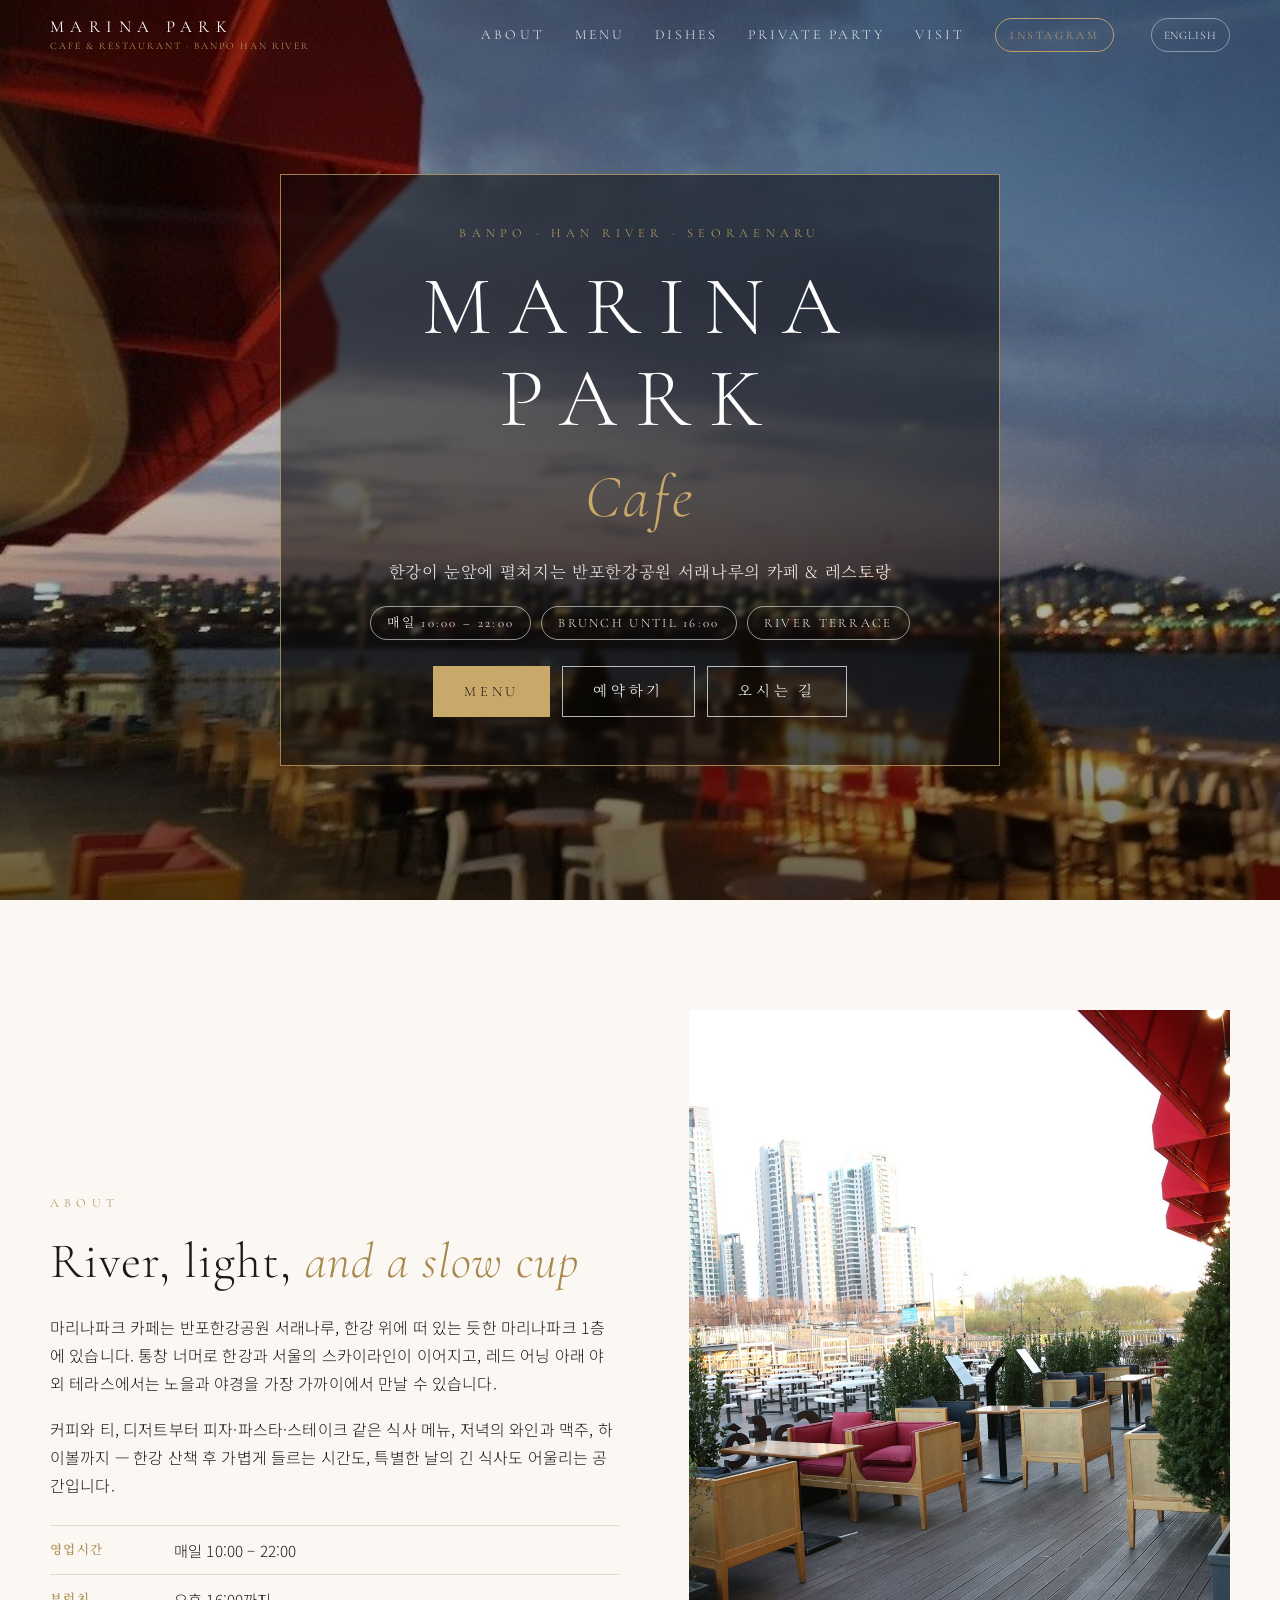
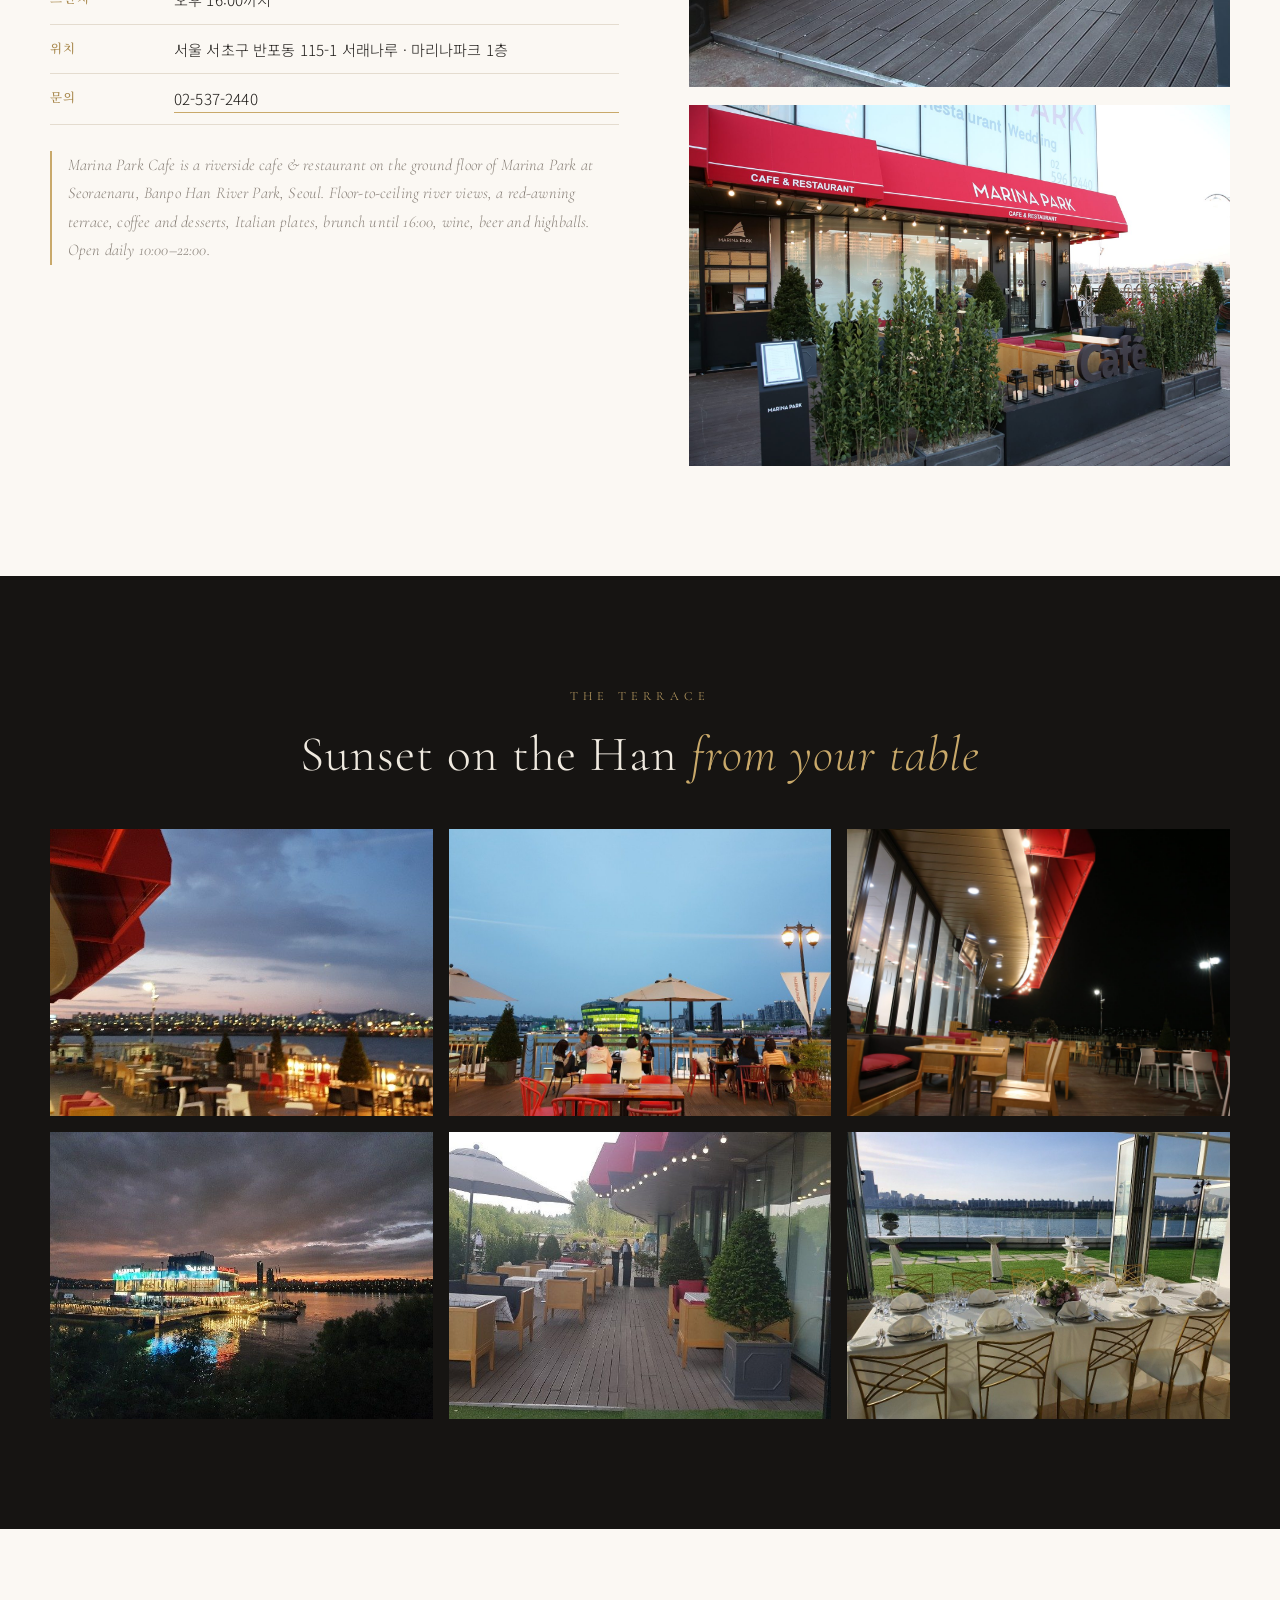
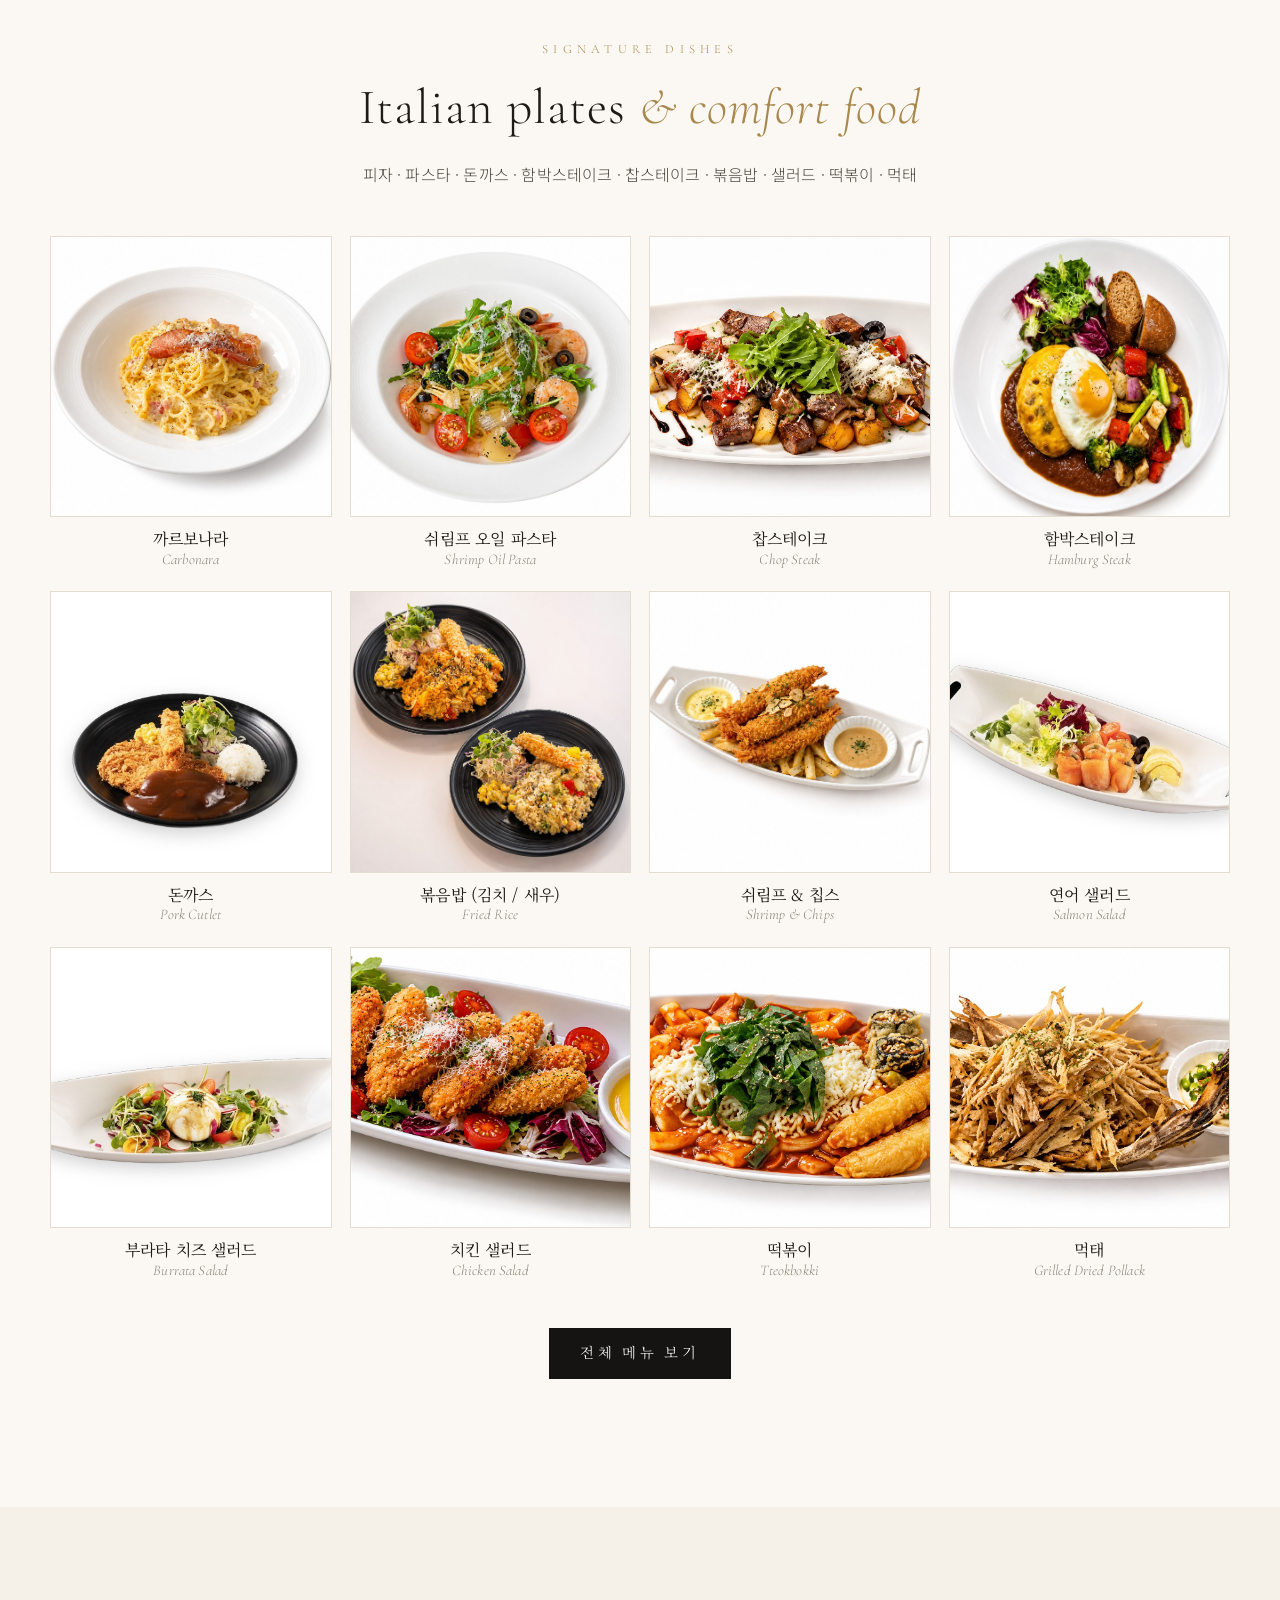
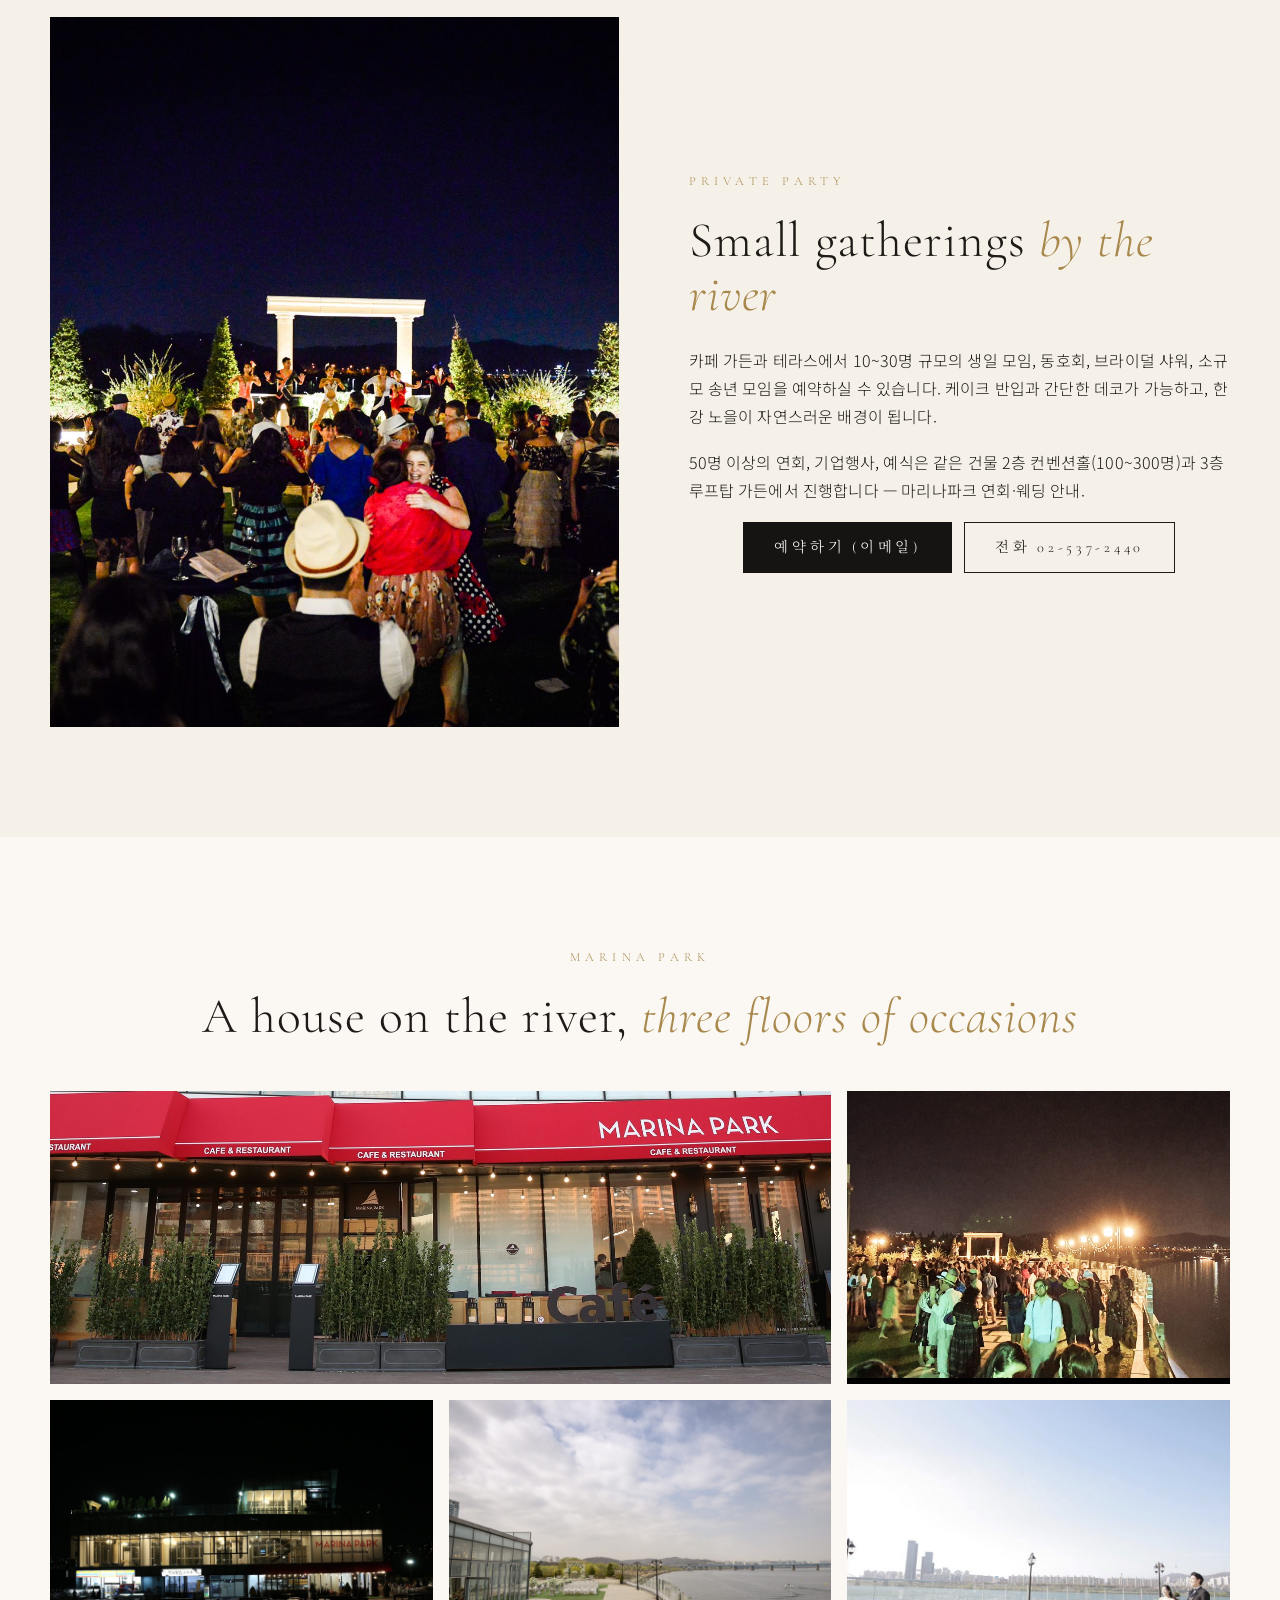
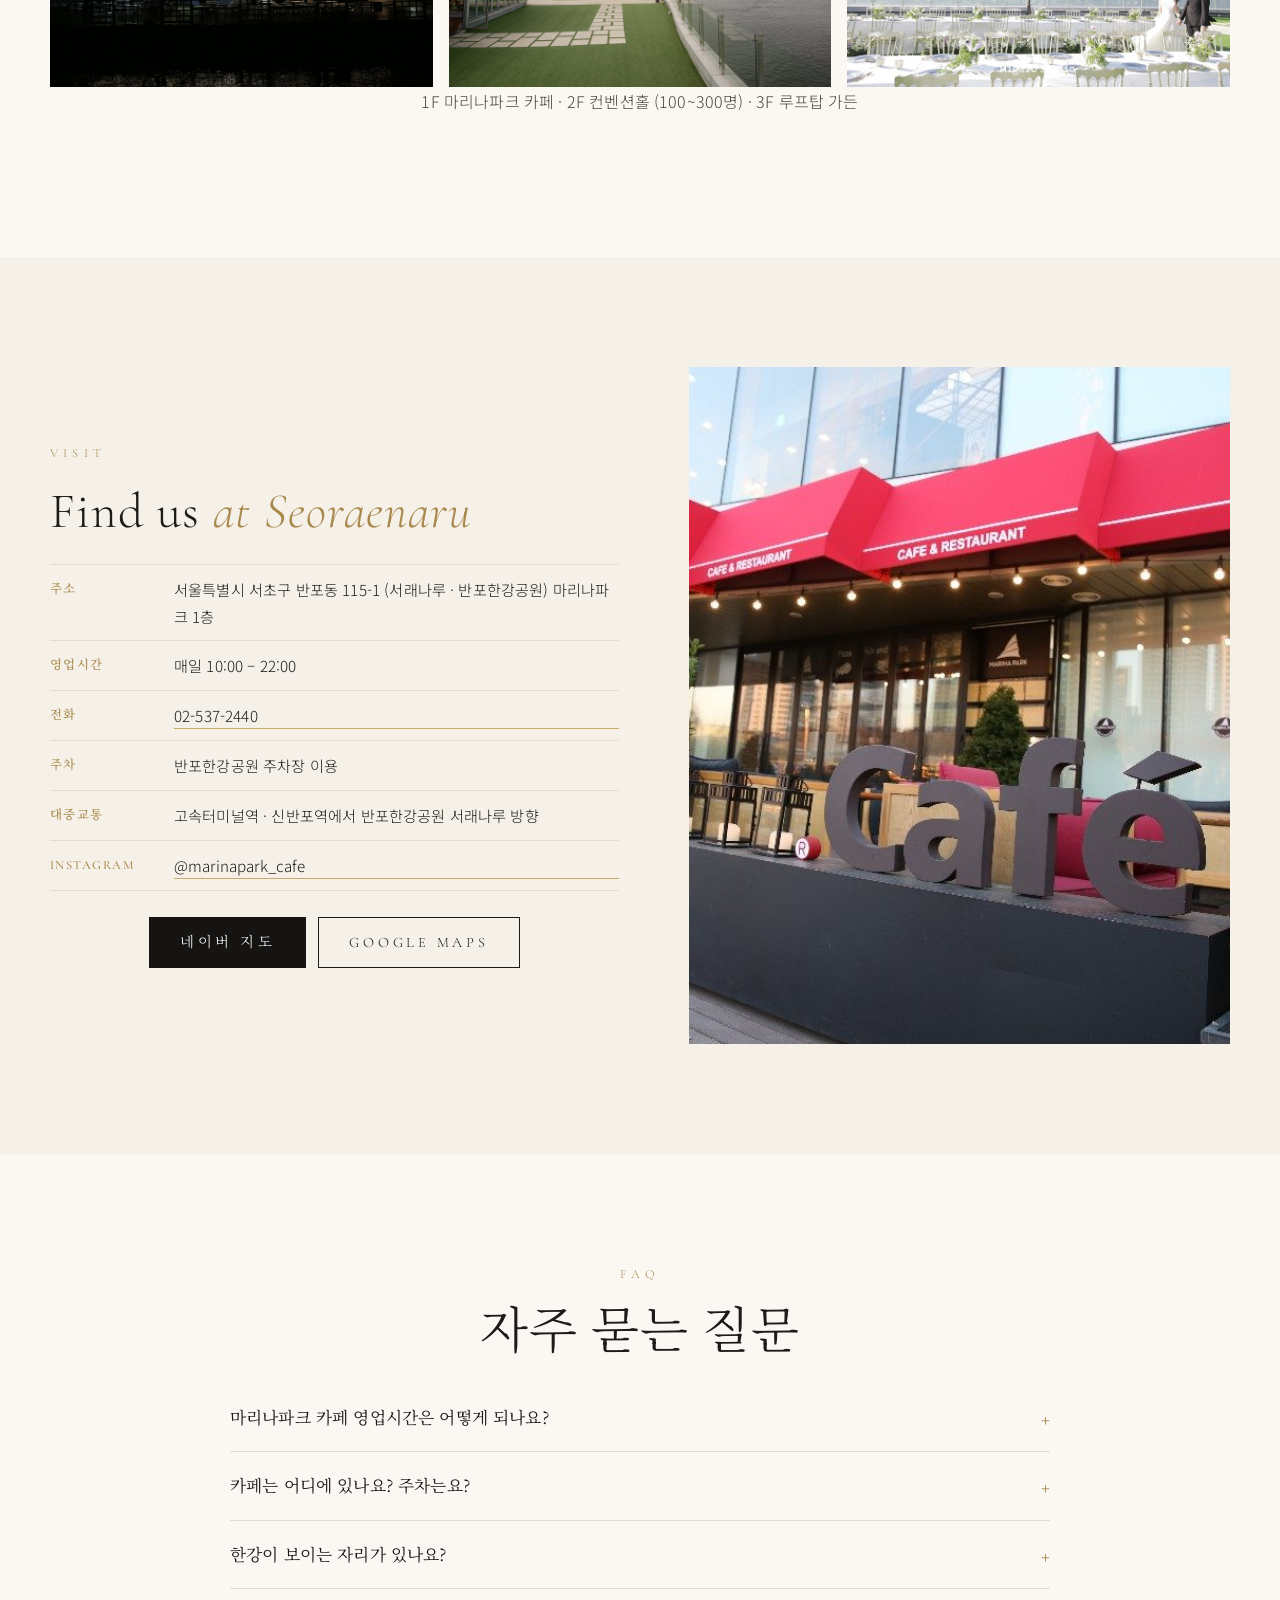
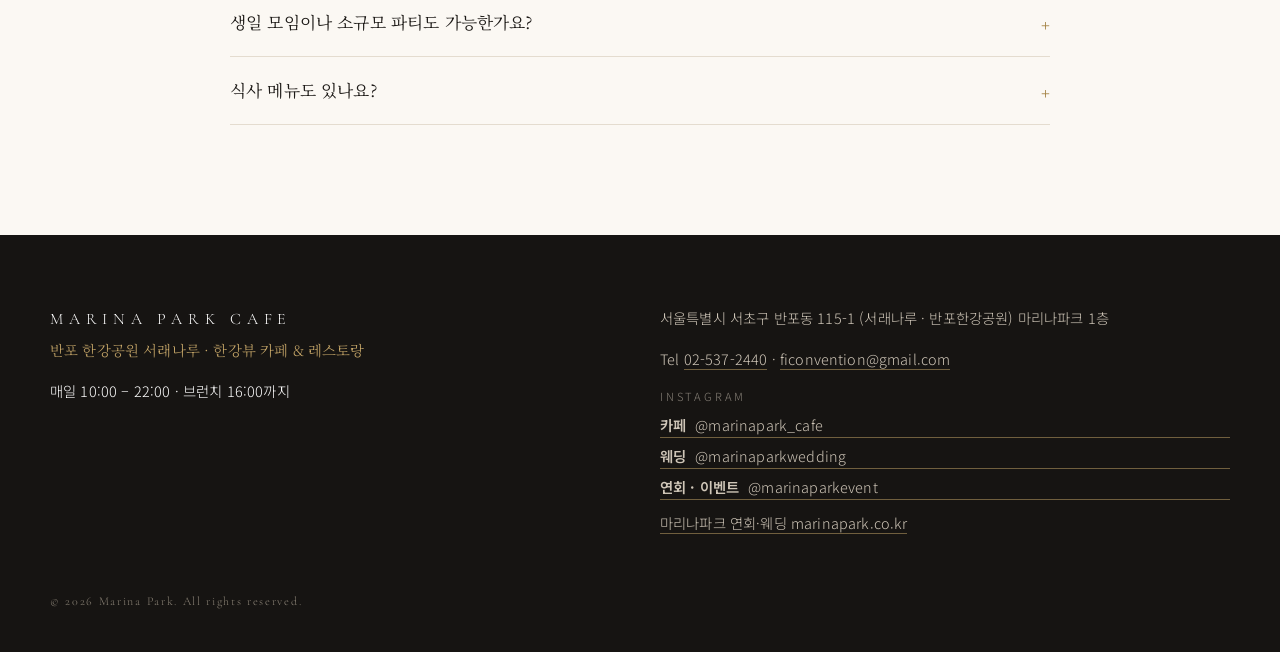
==== index.html @ 00138d74 "Footer: Instagram cafe / wedding / event on separate lines Co-Authored-By: Claude Fable 5.1 <noreply" ====
<!DOCTYPE html>
<html lang="ko">
<head>
<meta charset="utf-8">
<meta name="viewport" content="width=device-width, initial-scale=1">
<title>마리나파크 카페 — 반포 한강공원 서래나루 한강뷰 카페 &amp; 레스토랑 | Marina Park Cafe</title>
<meta name="description" content="반포한강공원 서래나루 마리나파크 1층 한강뷰 카페. 커피·디저트·브런치·피자·파스타·스테이크·와인. 매일 10:00 – 22:00. 레드 어닝 테라스, 10~30명 소규모 파티 예약. 02-537-2440">
<meta name="keywords" content="반포 한강 카페, 서래나루 카페, 한강뷰 카페, 반포한강공원 카페, 마리나파크 카페, 한강 테라스 카페, 반포 브런치, 한강 레스토랑">
<link rel="canonical" href="https://marinapark.cafe/">
<link rel="alternate" hreflang="ko" href="https://marinapark.cafe/">
<link rel="alternate" hreflang="en" href="https://marinapark.cafe/en.html">
<link rel="alternate" hreflang="x-default" href="https://marinapark.cafe/">
<meta property="og:type" content="website">
<meta property="og:site_name" content="Marina Park Cafe">
<meta property="og:title" content="마리나파크 카페 — 반포 한강공원 서래나루 한강뷰 카페 &amp; 레스토랑 | Marina Park Cafe">
<meta property="og:description" content="반포한강공원 서래나루 마리나파크 1층 한강뷰 카페. 커피·디저트·브런치·피자·파스타·스테이크·와인. 매일 10:00 – 22:00. 레드 어닝 테라스, 10~30명 소규모 파티 예약. 02-537-2440">
<meta property="og:url" content="https://marinapark.cafe/">
<meta property="og:image" content="https://marinapark.cafe/images/cafe-13.jpg">
<meta property="og:locale" content="ko_KR">
<meta name="twitter:card" content="summary_large_image">
<link rel="icon" href="favicon.svg" type="image/svg+xml">
<link rel="preconnect" href="https://fonts.googleapis.com">
<link rel="preconnect" href="https://fonts.gstatic.com" crossorigin>
<link href="https://fonts.googleapis.com/css2?family=Cormorant+Garamond:ital,wght@0,300;0,400;0,500;1,300;1,400&family=Noto+Serif+KR:wght@300;400;600&family=Noto+Sans+KR:wght@300;400;500&display=swap" rel="stylesheet">
<link rel="stylesheet" href="css/style.css?v=3">
<script type="application/ld+json">{"@context": "https://schema.org", "@type": ["CafeOrCoffeeShop", "Restaurant"], "name": "마리나파크 카페", "alternateName": "Marina Park Cafe", "url": "https://marinapark.cafe", "image": "https://marinapark.cafe/images/cafe-13.jpg", "telephone": "+82-2-537-2440", "email": "ficonvention@gmail.com", "servesCuisine": ["Coffee", "Italian", "Dessert", "Brunch", "Wine", "Beer"], "priceRange": "₩₩", "address": {"@type": "PostalAddress", "streetAddress": "반포동 115-1 마리나파크 1층 (서래나루, 반포한강공원)", "addressLocality": "서초구", "addressRegion": "서울특별시", "addressCountry": "KR"}, "geo": {"@type": "GeoCoordinates", "latitude": 37.5116, "longitude": 126.9971}, "openingHoursSpecification": [{"@type": "OpeningHoursSpecification", "dayOfWeek": ["Monday", "Tuesday", "Wednesday", "Thursday", "Friday", "Saturday", "Sunday"], "opens": "10:00", "closes": "22:00"}], "hasMenu": "https://marinapark.cafe/menu.html", "sameAs": ["https://www.instagram.com/marinapark_cafe", "https://marinapark.co.kr"], "amenityFeature": [{"@type": "LocationFeatureSpecification", "name": "Han River view terrace", "value": true}, {"@type": "LocationFeatureSpecification", "name": "Private party (10–30 guests)", "value": true}, {"@type": "LocationFeatureSpecification", "name": "Parking (Banpo Han River Park)", "value": true}], "parentOrganization": {"@type": "Organization", "name": "마리나파크 Marina Park", "url": "https://marinapark.co.kr"}}</script>
<script type="application/ld+json">{"@context": "https://schema.org", "@type": "FAQPage", "mainEntity": [{"@type": "Question", "name": "마리나파크 카페 영업시간은 어떻게 되나요?", "acceptedAnswer": {"@type": "Answer", "text": "매일 10:00 – 22:00 영업합니다. 브런치 세트는 오후 16:00까지 주문 가능합니다. 행사 대관이 있는 날은 일부 공간 이용이 제한될 수 있습니다."}}, {"@type": "Question", "name": "카페는 어디에 있나요? 주차는요?", "acceptedAnswer": {"@type": "Answer", "text": "서울 서초구 반포동 115-1 서래나루(반포한강공원) 마리나파크 1층입니다. 반포한강공원 주차장을 이용하시면 되고, 한강 산책 후 들르기 좋은 위치입니다."}}, {"@type": "Question", "name": "한강이 보이는 자리가 있나요?", "acceptedAnswer": {"@type": "Answer", "text": "1층 전체가 한강을 바라보는 통창 구조이며, 레드 어닝이 있는 야외 테라스에서는 한강과 서울 도심 스카이라인을 바로 앞에서 즐기실 수 있습니다."}}, {"@type": "Question", "name": "생일 모임이나 소규모 파티도 가능한가요?", "acceptedAnswer": {"@type": "Answer", "text": "카페 가든·테라스에서 10~30명 규모의 생일 모임, 동호회, 브라이덜 샤워, 소규모 송년 모임을 예약하실 수 있습니다. 케이크 반입과 간단한 데코가 가능하며, 더 큰 행사는 마리나파크 2층 컨벤션홀과 3층 루프탑 가든을 이용합니다."}}, {"@type": "Question", "name": "식사 메뉴도 있나요?", "acceptedAnswer": {"@type": "Answer", "text": "피자, 파스타, 돈까스, 함박스테이크, 찹스테이크, 볶음밥 등 식사 메뉴와 브런치 세트, 와인·맥주·하이볼을 함께 준비하고 있습니다."}}]}</script>
</head>
<body>
<header class="site-header">
  <div class="wrap">
    <a class="brand" href="index.html"><span class="brand-mark">MARINA PARK</span><span class="brand-sub">Cafe &amp; Restaurant · Banpo Han River</span></a>
    <button class="nav-toggle" aria-label="메뉴 열기" aria-expanded="false"><span></span><span></span><span></span></button>
    <nav class="site-nav"><a href="index.html#about">About</a><a href="menu.html">Menu</a><a href="index.html#dishes">Dishes</a><a href="index.html#party">Private Party</a><a href="index.html#visit">Visit</a><a class="nav-insta" href="https://www.instagram.com/marinapark_cafe" target="_blank" rel="noopener">Instagram</a><a class="nav-lang" href="en.html" hreflang="en" lang="en">English</a></nav>
  </div>
</header>
<main>

  <section class="hero">
    <img class="hero-bg" src="images/cafe-13.jpg" alt="마리나파크 카페 테라스에서 바라본 한강 노을" fetchpriority="high">
    <div class="hero-box">
      <p class="eyebrow">BANPO · HAN RIVER · SEORAENARU</p>
      <h1>MARINA PARK<br><em>Cafe</em></h1>
      <p class="hero-ko">한강이 눈앞에 펼쳐지는 반포한강공원 서래나루의 카페 &amp; 레스토랑</p>
      <p class="hero-meta"><span class="pill">매일 10:00 – 22:00</span><span class="pill">Brunch until 16:00</span><span class="pill">River Terrace</span></p>
      <p class="hero-cta"><a class="btn" href="menu.html">Menu</a><a class="btn btn-ghost" href="mailto:ficonvention@gmail.com?subject=%5B%EB%A7%88%EB%A6%AC%EB%82%98%ED%8C%8C%ED%81%AC%20%EC%B9%B4%ED%8E%98%5D%20%EC%98%88%EC%95%BD%20%EB%AC%B8%EC%9D%98&body=%EC%95%88%EB%85%95%ED%95%98%EC%84%B8%EC%9A%94%2C%20%EC%98%88%EC%95%BD%20%EB%AC%B8%EC%9D%98%EB%93%9C%EB%A6%BD%EB%8B%88%EB%8B%A4.%0A%0A%E2%96%A0%20%EC%9D%B4%EB%A6%84%20/%20%EC%97%B0%EB%9D%BD%EC%B2%98%3A%20%0A%E2%96%A0%20%ED%9D%AC%EB%A7%9D%20%EB%82%A0%EC%A7%9C%C2%B7%EC%8B%9C%EA%B0%84%3A%20%0A%E2%96%A0%20%EC%9D%B8%EC%9B%90%3A%20%0A%E2%96%A0%20%EB%AA%A8%EC%9E%84%20%EC%A2%85%EB%A5%98%28%EC%83%9D%EC%9D%BC%C2%B7%EB%8F%99%ED%98%B8%ED%9A%8C%C2%B7%EB%B8%8C%EB%9D%BC%EC%9D%B4%EB%8D%9C%EC%83%A4%EC%9B%8C%C2%B7%EC%86%8C%EB%AA%A8%EC%9E%84%20%EB%93%B1%29%3A%20%0A%E2%96%A0%20%EC%9A%94%EC%B2%AD%EC%82%AC%ED%95%AD%28%EC%BC%80%EC%9D%B4%ED%81%AC%20%EB%B0%98%EC%9E%85%2C%20%EB%8D%B0%EC%BD%94%20%EB%93%B1%29%3A%20%0A%0A%EA%B0%90%EC%82%AC%ED%95%A9%EB%8B%88%EB%8B%A4.">예약하기</a><a class="btn btn-ghost" href="#visit">오시는 길</a></p>
    </div>
  </section>

  <section class="section" id="about">
    <div class="wrap two-col">
      <div class="col-text">
        <p class="eyebrow">ABOUT</p>
        <h2>River, light, <em>and a slow cup</em></h2>
        <p>마리나파크 카페는 반포한강공원 서래나루, 한강 위에 떠 있는 듯한 마리나파크 1층에 있습니다. 통창 너머로 한강과 서울의 스카이라인이 이어지고, 레드 어닝 아래 야외 테라스에서는 노을과 야경을 가장 가까이에서 만날 수 있습니다.</p>
        <p>커피와 티, 디저트부터 피자·파스타·스테이크 같은 식사 메뉴, 저녁의 와인과 맥주, 하이볼까지 — 한강 산책 후 가볍게 들르는 시간도, 특별한 날의 긴 식사도 어울리는 공간입니다.</p>
        <ul class="facts">
          <li><b>영업시간</b>매일 10:00 – 22:00</li>
          <li><b>브런치</b>오후 16:00까지</li>
          <li><b>위치</b>서울 서초구 반포동 115-1 서래나루 · 마리나파크 1층</li>
          <li><b>문의</b><a href="tel:+82-2-537-2440">02-537-2440</a></li>
        </ul>
        <p class="en-summary" lang="en" >Marina Park Cafe is a riverside cafe &amp; restaurant on the ground floor of Marina Park at Seoraenaru, Banpo Han River Park, Seoul. Floor-to-ceiling river views, a red-awning terrace, coffee and desserts, Italian plates, brunch until 16:00, wine, beer and highballs. Open daily 10:00–22:00.</p>
      </div>
      <div class="col-media">
        <figure class="tall"><a href="images/cafe-01.jpg" data-lightbox><img src="images/cafe-01.jpg" alt="마리나파크 카페 야외 테라스와 반포 한강공원 전경" loading="lazy"></a></figure>
        <figure class=""><a href="images/cafe-20.jpg" data-lightbox><img src="images/cafe-20.jpg" alt="마리나파크 카페 입구 저녁 풍경" loading="lazy"></a></figure>
      </div>
    </div>
  </section>

  <section class="section section-dark" id="terrace">
    <div class="wrap">
      <p class="eyebrow center">THE TERRACE</p>
      <h2 class="center">Sunset on the Han <em>from your table</em></h2>
      <div class="gallery">
        <figure class=""><a href="images/cafe-14.jpg" data-lightbox><img src="images/cafe-14.jpg" alt="마리나파크 카페 테라스 — 한강 위 노을" loading="lazy"></a></figure>
        <figure class=""><a href="images/cafe-02.jpg" data-lightbox><img src="images/cafe-02.jpg" alt="마리나파크 카페 테라스 저녁, 세빛섬 야경" loading="lazy"></a></figure>
        <figure class=""><a href="images/cafe-09.jpg" data-lightbox><img src="images/cafe-09.jpg" alt="마리나파크 카페 실내에서 본 야간 테라스" loading="lazy"></a></figure>
        <figure class=""><a href="images/cafe-08.jpg" data-lightbox><img src="images/cafe-08.jpg" alt="마리나파크에서 바라본 한강 노을과 세빛섬" loading="lazy"></a></figure>
        <figure class=""><a href="images/cafe-11.jpg" data-lightbox><img src="images/cafe-11.jpg" alt="마리나파크 카페 테라스 라운지 소파석" loading="lazy"></a></figure>
        <figure class=""><a href="images/cafe-03.jpg" data-lightbox><img src="images/cafe-03.jpg" alt="마리나파크 카페 가든 테이블 세팅과 한강" loading="lazy"></a></figure>
      </div>
    </div>
  </section>

  <section class="section" id="dishes">
    <div class="wrap">
      <p class="eyebrow center">SIGNATURE DISHES</p>
      <h2 class="center">Italian plates <em>&amp; comfort food</em></h2>
      <p class="center sub">피자 · 파스타 · 돈까스 · 함박스테이크 · 찹스테이크 · 볶음밥 · 샐러드 · 떡볶이 · 먹태</p>
      <div class="dish-grid"><figure class="dish"><a href="images/cafe-27.jpg" data-lightbox><img src="images/cafe-27.jpg" alt="까르보나라 — Carbonara, 마리나파크 카페" loading="lazy"></a><figcaption><b>까르보나라</b><span>Carbonara</span></figcaption></figure><figure class="dish"><a href="images/cafe-28.jpg" data-lightbox><img src="images/cafe-28.jpg" alt="쉬림프 오일 파스타 — Shrimp Oil Pasta, 마리나파크 카페" loading="lazy"></a><figcaption><b>쉬림프 오일 파스타</b><span>Shrimp Oil Pasta</span></figcaption></figure><figure class="dish"><a href="images/cafe-25.jpg" data-lightbox><img src="images/cafe-25.jpg" alt="찹스테이크 — Chop Steak, 마리나파크 카페" loading="lazy"></a><figcaption><b>찹스테이크</b><span>Chop Steak</span></figcaption></figure><figure class="dish"><a href="images/cafe-35.jpg" data-lightbox><img src="images/cafe-35.jpg" alt="함박스테이크 — Hamburg Steak, 마리나파크 카페" loading="lazy"></a><figcaption><b>함박스테이크</b><span>Hamburg Steak</span></figcaption></figure><figure class="dish"><a href="images/cafe-29.jpg" data-lightbox><img src="images/cafe-29.jpg" alt="돈까스 — Pork Cutlet, 마리나파크 카페" loading="lazy"></a><figcaption><b>돈까스</b><span>Pork Cutlet</span></figcaption></figure><figure class="dish"><a href="images/cafe-34.jpg" data-lightbox><img src="images/cafe-34.jpg" alt="볶음밥 (김치 / 새우) — Fried Rice, 마리나파크 카페" loading="lazy"></a><figcaption><b>볶음밥 (김치 / 새우)</b><span>Fried Rice</span></figcaption></figure><figure class="dish"><a href="images/cafe-26.jpg" data-lightbox><img src="images/cafe-26.jpg" alt="쉬림프 &amp; 칩스 — Shrimp &amp; Chips, 마리나파크 카페" loading="lazy"></a><figcaption><b>쉬림프 & 칩스</b><span>Shrimp &amp; Chips</span></figcaption></figure><figure class="dish"><a href="images/cafe-31.jpg" data-lightbox><img src="images/cafe-31.jpg" alt="연어 샐러드 — Salmon Salad, 마리나파크 카페" loading="lazy"></a><figcaption><b>연어 샐러드</b><span>Salmon Salad</span></figcaption></figure><figure class="dish"><a href="images/cafe-33.jpg" data-lightbox><img src="images/cafe-33.jpg" alt="부라타 치즈 샐러드 — Burrata Salad, 마리나파크 카페" loading="lazy"></a><figcaption><b>부라타 치즈 샐러드</b><span>Burrata Salad</span></figcaption></figure><figure class="dish"><a href="images/cafe-36.jpg" data-lightbox><img src="images/cafe-36.jpg" alt="치킨 샐러드 — Chicken Salad, 마리나파크 카페" loading="lazy"></a><figcaption><b>치킨 샐러드</b><span>Chicken Salad</span></figcaption></figure><figure class="dish"><a href="images/cafe-24.jpg" data-lightbox><img src="images/cafe-24.jpg" alt="떡볶이 — Tteokbokki, 마리나파크 카페" loading="lazy"></a><figcaption><b>떡볶이</b><span>Tteokbokki</span></figcaption></figure><figure class="dish"><a href="images/cafe-23.jpg" data-lightbox><img src="images/cafe-23.jpg" alt="먹태 — Grilled Dried Pollack, 마리나파크 카페" loading="lazy"></a><figcaption><b>먹태</b><span>Grilled Dried Pollack</span></figcaption></figure></div>
      <p class="center"><a class="btn btn-dark" href="menu.html">전체 메뉴 보기</a></p>
    </div>
  </section>

  <section class="section section-cream" id="party">
    <div class="wrap two-col rev">
      <div class="col-media">
        <figure class="tall"><a href="images/bldg-03.jpg" data-lightbox><img src="images/bldg-03.jpg" alt="마리나파크 가든 야간 파티 — 조명과 한강 야경" loading="lazy"></a></figure>
      </div>
      <div class="col-text">
        <p class="eyebrow">PRIVATE PARTY</p>
        <h2>Small gatherings <em>by the river</em></h2>
        <p>카페 가든과 테라스에서 10~30명 규모의 생일 모임, 동호회, 브라이덜 샤워, 소규모 송년 모임을 예약하실 수 있습니다. 케이크 반입과 간단한 데코가 가능하고, 한강 노을이 자연스러운 배경이 됩니다.</p>
        <p>50명 이상의 연회, 기업행사, 예식은 같은 건물 2층 컨벤션홀(100~300명)과 3층 루프탑 가든에서 진행합니다 — <a href="https://marinapark.co.kr" target="_blank" rel="noopener">마리나파크 연회·웨딩 안내</a>.</p>
        <p class="hero-cta"><a class="btn btn-dark" href="mailto:ficonvention@gmail.com?subject=%5B%EB%A7%88%EB%A6%AC%EB%82%98%ED%8C%8C%ED%81%AC%20%EC%B9%B4%ED%8E%98%5D%20%EC%98%88%EC%95%BD%20%EB%AC%B8%EC%9D%98&body=%EC%95%88%EB%85%95%ED%95%98%EC%84%B8%EC%9A%94%2C%20%EC%98%88%EC%95%BD%20%EB%AC%B8%EC%9D%98%EB%93%9C%EB%A6%BD%EB%8B%88%EB%8B%A4.%0A%0A%E2%96%A0%20%EC%9D%B4%EB%A6%84%20/%20%EC%97%B0%EB%9D%BD%EC%B2%98%3A%20%0A%E2%96%A0%20%ED%9D%AC%EB%A7%9D%20%EB%82%A0%EC%A7%9C%C2%B7%EC%8B%9C%EA%B0%84%3A%20%0A%E2%96%A0%20%EC%9D%B8%EC%9B%90%3A%20%0A%E2%96%A0%20%EB%AA%A8%EC%9E%84%20%EC%A2%85%EB%A5%98%28%EC%83%9D%EC%9D%BC%C2%B7%EB%8F%99%ED%98%B8%ED%9A%8C%C2%B7%EB%B8%8C%EB%9D%BC%EC%9D%B4%EB%8D%9C%EC%83%A4%EC%9B%8C%C2%B7%EC%86%8C%EB%AA%A8%EC%9E%84%20%EB%93%B1%29%3A%20%0A%E2%96%A0%20%EC%9A%94%EC%B2%AD%EC%82%AC%ED%95%AD%28%EC%BC%80%EC%9D%B4%ED%81%AC%20%EB%B0%98%EC%9E%85%2C%20%EB%8D%B0%EC%BD%94%20%EB%93%B1%29%3A%20%0A%0A%EA%B0%90%EC%82%AC%ED%95%A9%EB%8B%88%EB%8B%A4.">예약하기 (이메일)</a><a class="btn btn-ghost-dark" href="tel:+82-2-537-2440">전화 02-537-2440</a></p>
      </div>
    </div>
  </section>

  <section class="section" id="building">
    <div class="wrap">
      <p class="eyebrow center">MARINA PARK</p>
      <h2 class="center">A house on the river, <em>three floors of occasions</em></h2>
      <div class="gallery">
        <figure class="wide"><a href="images/bldg-02.jpg" data-lightbox><img src="images/bldg-02.jpg" alt="마리나파크 건물 외관 — 1층 카페의 레드 어닝" loading="lazy"></a></figure>
        <figure class=""><a href="images/bldg-04.jpg" data-lightbox><img src="images/bldg-04.jpg" alt="마리나파크 가든 야간 행사와 한강 다리 야경" loading="lazy"></a></figure>
        <figure class=""><a href="images/cafe-19.jpg" data-lightbox><img src="images/cafe-19.jpg" alt="마리나파크 야경 — 한강 위의 건물 전경" loading="lazy"></a></figure>
        <figure class=""><a href="images/bldg-05.jpg" data-lightbox><img src="images/bldg-05.jpg" alt="마리나파크 3층 루프탑 가든 잔디와 한강 전경" loading="lazy"></a></figure>
        <figure class=""><a href="images/bldg-01.jpg" data-lightbox><img src="images/bldg-01.jpg" alt="마리나파크 1층 마리나 카페 외관" loading="lazy"></a></figure>
      </div>
      <p class="center sub">1F 마리나파크 카페 · 2F 컨벤션홀 (100~300명) · 3F 루프탑 가든</p>
    </div>
  </section>

  <section class="section section-cream" id="visit">
    <div class="wrap two-col">
      <div class="col-text">
        <p class="eyebrow">VISIT</p>
        <h2>Find us <em>at Seoraenaru</em></h2>
        <ul class="facts">
          <li><b>주소</b>서울특별시 서초구 반포동 115-1 (서래나루 · 반포한강공원) 마리나파크 1층</li>
          <li><b>영업시간</b>매일 10:00 – 22:00</li>
          <li><b>전화</b><a href="tel:+82-2-537-2440">02-537-2440</a></li>
          <li><b>주차</b>반포한강공원 주차장 이용</li>
          <li><b>대중교통</b>고속터미널역 · 신반포역에서 반포한강공원 서래나루 방향</li>
          <li><b>Instagram</b><a href="https://www.instagram.com/marinapark_cafe" target="_blank" rel="noopener">@marinapark_cafe</a></li>
        </ul>
        <p class="hero-cta"><a class="btn btn-dark" href="https://map.naver.com/p/search/%EB%A7%88%EB%A6%AC%EB%82%98%ED%8C%8C%ED%81%AC%20%EC%B9%B4%ED%8E%98%20%EB%B0%98%ED%8F%AC" target="_blank" rel="noopener">네이버 지도</a><a class="btn btn-ghost-dark" href="https://www.google.com/maps?q=%EC%84%9C%EC%9A%B8+%EC%84%9C%EC%B4%88%EA%B5%AC+%EB%B0%98%ED%8F%AC%EB%8F%99+115-1" target="_blank" rel="noopener">Google Maps</a></p>
      </div>
      <div class="col-media">
        <figure class="tall"><a href="images/cafe-12.jpg" data-lightbox><img src="images/cafe-12.jpg" alt="마리나파크 카페 입구 — 레드 어닝과 Cafe 사인" loading="lazy"></a></figure>
      </div>
    </div>
  </section>

  <section class="section" id="faq">
    <div class="wrap narrow">
      <p class="eyebrow center">FAQ</p>
      <h2 class="center">자주 묻는 질문</h2>
      <div class="faq"><details><summary>마리나파크 카페 영업시간은 어떻게 되나요?</summary><p>매일 10:00 – 22:00 영업합니다. 브런치 세트는 오후 16:00까지 주문 가능합니다. 행사 대관이 있는 날은 일부 공간 이용이 제한될 수 있습니다.</p></details><details><summary>카페는 어디에 있나요? 주차는요?</summary><p>서울 서초구 반포동 115-1 서래나루(반포한강공원) 마리나파크 1층입니다. 반포한강공원 주차장을 이용하시면 되고, 한강 산책 후 들르기 좋은 위치입니다.</p></details><details><summary>한강이 보이는 자리가 있나요?</summary><p>1층 전체가 한강을 바라보는 통창 구조이며, 레드 어닝이 있는 야외 테라스에서는 한강과 서울 도심 스카이라인을 바로 앞에서 즐기실 수 있습니다.</p></details><details><summary>생일 모임이나 소규모 파티도 가능한가요?</summary><p>카페 가든·테라스에서 10~30명 규모의 생일 모임, 동호회, 브라이덜 샤워, 소규모 송년 모임을 예약하실 수 있습니다. 케이크 반입과 간단한 데코가 가능하며, 더 큰 행사는 마리나파크 2층 컨벤션홀과 3층 루프탑 가든을 이용합니다.</p></details><details><summary>식사 메뉴도 있나요?</summary><p>피자, 파스타, 돈까스, 함박스테이크, 찹스테이크, 볶음밥 등 식사 메뉴와 브런치 세트, 와인·맥주·하이볼을 함께 준비하고 있습니다.</p></details></div>
    </div>
  </section>
  
</main>
<footer class="site-footer">
  <div class="wrap foot-grid">
    <div>
      <p class="foot-brand">MARINA PARK CAFE</p>
      <p class="foot-sub">반포 한강공원 서래나루 · 한강뷰 카페 &amp; 레스토랑</p>
      <p class="foot-hours">매일 10:00 – 22:00 · 브런치 16:00까지</p>
    </div>
    <div>
      <p>서울특별시 서초구 반포동 115-1 (서래나루 · 반포한강공원) 마리나파크 1층</p>
      <p>Tel <a href="tel:+82-2-537-2440">02-537-2440</a> · <a href="mailto:ficonvention@gmail.com">ficonvention@gmail.com</a></p>
      <p class="foot-insta"><span>Instagram</span>
        <a href="https://www.instagram.com/marinapark_cafe" target="_blank" rel="noopener"><b>카페</b> @marinapark_cafe</a>
        <a href="https://www.instagram.com/marinaparkwedding" target="_blank" rel="noopener"><b>웨딩</b> @marinaparkwedding</a>
        <a href="https://www.instagram.com/marinaparkevent" target="_blank" rel="noopener"><b>연회 · 이벤트</b> @marinaparkevent</a></p>
      <p><a href="https://marinapark.co.kr" target="_blank" rel="noopener">마리나파크 연회·웨딩 marinapark.co.kr</a></p>
    </div>
  </div>
  <p class="wrap copy">© 2026 Marina Park. All rights reserved.</p>
</footer>
<div id="lightbox" class="lightbox" aria-hidden="true"><button class="lb-close" aria-label="닫기">×</button><button class="lb-prev" aria-label="이전">‹</button><img alt=""><button class="lb-next" aria-label="다음">›</button></div>
<script src="js/main.js"></script>
</body>
</html>
---- css/style.css ----
/* Marina Park Cafe — marinapark.cafe */
:root{
  --ink:#1d1a17; --ink-2:#4a443d; --mute:#8a827a;
  --cream:#f6f1e8; --paper:#fbf8f3; --line:#e4dccf;
  --gold:#c9a96a; --gold-2:#a8884c; --red:#b8322e;
  --dark:#161412; --dark-2:#221f1b;
  --serif:"Cormorant Garamond","Noto Serif KR",Georgia,serif;
  --kserif:"Noto Serif KR","Cormorant Garamond",serif;
  --sans:"Noto Sans KR",-apple-system,BlinkMacSystemFont,"Segoe UI",sans-serif;
}
*{box-sizing:border-box}
html{scroll-behavior:smooth;-webkit-text-size-adjust:100%}
body{margin:0;background:var(--paper);color:var(--ink);font-family:var(--sans);font-weight:300;line-height:1.75;font-size:16px;letter-spacing:.01em}
img{display:block;max-width:100%;height:auto}
a{color:inherit;text-decoration:none}
.wrap{width:min(1180px,calc(100% - 40px));margin:0 auto}
.wrap.narrow{width:min(820px,calc(100% - 40px))}
.center{text-align:center}
h1,h2,h3{font-family:var(--serif);font-weight:300;line-height:1.1;margin:0 0 .5em;letter-spacing:.02em}
h2{font-size:clamp(2rem,4vw,3.1rem)}
h2 em,h1 em{font-style:italic;color:var(--gold-2)}
.eyebrow{font-family:var(--serif);font-size:.78rem;letter-spacing:.42em;text-transform:uppercase;color:var(--gold-2);margin:0 0 1.2rem}
.sub{color:var(--ink-2);max-width:720px;margin:0 auto 2rem}
.note{color:var(--mute);font-size:.9rem;margin-top:2.5rem}
p{margin:0 0 1.1em}

/* header */
.site-header{position:fixed;top:0;left:0;right:0;z-index:50;padding:18px 0;transition:background .3s,padding .3s,box-shadow .3s;color:#fff}
.site-header .wrap{display:flex;align-items:center;justify-content:space-between}
.site-header.scrolled{background:rgba(22,20,18,.92);backdrop-filter:blur(8px);padding:10px 0;box-shadow:0 1px 0 rgba(255,255,255,.06)}
.brand{display:flex;flex-direction:column;line-height:1.1}
.brand-mark{font-family:var(--serif);font-weight:400;font-size:1.05rem;letter-spacing:.38em}
.brand-sub{font-family:var(--serif);font-size:.62rem;letter-spacing:.2em;color:var(--gold);text-transform:uppercase;margin-top:4px}
.site-nav{display:flex;gap:30px;align-items:center}
.site-nav a{font-family:var(--serif);font-size:.86rem;letter-spacing:.22em;text-transform:uppercase;opacity:.9;white-space:nowrap}
.site-nav a:hover{color:var(--gold)}
.site-nav .nav-insta{border:1px solid var(--gold);color:var(--gold);padding:6px 14px;border-radius:999px;font-size:.72rem}
.nav-toggle{display:none;background:none;border:0;width:40px;height:34px;padding:6px;cursor:pointer}
.nav-toggle span{display:block;height:1px;background:#fff;margin:7px 0;transition:.3s}

/* hero */
.hero,.page-hero{position:relative;min-height:100vh;display:grid;place-items:center;overflow:hidden;color:#fff;text-align:center;padding:120px 20px 80px}
.page-hero{min-height:62vh}
.hero-bg{position:absolute;inset:0;width:100%;height:100%;object-fit:cover;z-index:0;filter:saturate(.95)}
.hero::after,.page-hero::after{content:"";position:absolute;inset:0;background:linear-gradient(180deg,rgba(0,0,0,.35) 0%,rgba(0,0,0,.15) 45%,rgba(0,0,0,.55) 100%);z-index:1}
.hero-box{position:relative;z-index:2;background:rgba(10,9,8,.52);border:1px solid rgba(201,169,106,.75);padding:48px 56px;max-width:720px;backdrop-filter:blur(2px)}
.hero-box.small{padding:34px 44px}
.hero-box h1{font-size:clamp(2.6rem,7vw,5.2rem);letter-spacing:.22em;text-transform:uppercase;margin:.2em 0 .25em}
.hero-box h1 em{text-transform:none;letter-spacing:.06em;font-size:.72em;color:var(--gold)}
.hero-box .eyebrow{color:var(--gold);margin-bottom:.6rem}
.hero-ko{font-family:var(--kserif);font-weight:300;font-size:1.02rem;letter-spacing:.04em;color:#f1ece3;margin-bottom:1.3rem}
.hero-meta{display:flex;gap:10px;justify-content:center;flex-wrap:wrap;margin-bottom:1.6rem}
.pill{display:inline-block;border:1px solid rgba(255,255,255,.55);border-radius:999px;padding:5px 16px;font-family:var(--serif);font-size:.8rem;letter-spacing:.18em;text-transform:uppercase}
.hero-cta{display:flex;gap:12px;justify-content:center;flex-wrap:wrap;margin:0}
.btn{display:inline-block;padding:12px 30px;border:1px solid var(--gold);background:var(--gold);color:var(--dark);font-family:var(--serif);font-size:.9rem;letter-spacing:.26em;text-transform:uppercase;transition:.25s}
.btn:hover{background:#d8bb80;border-color:#d8bb80}
.btn-ghost{background:transparent;color:#fff;border-color:rgba(255,255,255,.7)}
.btn-ghost:hover{background:rgba(255,255,255,.12);border-color:#fff}
.btn-dark{background:var(--dark);border-color:var(--dark);color:#fff}
.btn-dark:hover{background:#000;border-color:#000}
.btn-ghost-dark{background:transparent;color:var(--ink);border-color:var(--ink)}
.btn-ghost-dark:hover{background:var(--ink);color:#fff}

/* sections */
.section{padding:110px 0}
.section-cream{background:var(--cream)}
.section-dark{background:var(--dark);color:#efe9df}
.section-dark .eyebrow{color:var(--gold)}
.section-dark h2 em{color:var(--gold)}
.two-col{display:grid;grid-template-columns:1.05fr 1fr;gap:70px;align-items:center}
.two-col.rev .col-media{order:-1}
.col-media{display:grid;gap:18px}
.col-media figure{margin:0;overflow:hidden}
.col-media figure.tall img{aspect-ratio:4/5;object-fit:cover;width:100%}
.col-media figure img{aspect-ratio:3/2;object-fit:cover;width:100%;transition:transform .8s}
.col-media figure:hover img{transform:scale(1.03)}
.facts{list-style:none;padding:0;margin:1.6rem 0;border-top:1px solid var(--line)}
.facts li{display:grid;grid-template-columns:110px 1fr;gap:14px;padding:11px 0;border-bottom:1px solid var(--line);font-size:.95rem}
.facts b{font-family:var(--serif);font-weight:500;letter-spacing:.12em;text-transform:uppercase;font-size:.78rem;color:var(--gold-2);padding-top:3px}
.facts a{border-bottom:1px solid var(--gold)}
.en-summary{font-family:var(--serif);font-size:1.02rem;color:var(--mute);font-style:italic;margin-top:1.6rem;border-left:2px solid var(--gold);padding-left:16px}

.gallery{display:grid;grid-template-columns:repeat(3,1fr);gap:16px;margin-top:3rem}
.gallery figure{margin:0;overflow:hidden;background:#000}
.gallery figure img{width:100%;aspect-ratio:4/3;object-fit:cover;transition:transform .8s,opacity .4s}
.gallery figure.wide{grid-column:span 2}
.gallery figure.wide img{aspect-ratio:8/3}
.gallery figure:hover img{transform:scale(1.04);opacity:.92}

.dish-grid{display:grid;grid-template-columns:repeat(4,1fr);gap:22px 18px;margin:3rem 0}
.dish{margin:0;text-align:center}
.dish img{width:100%;aspect-ratio:1/1;object-fit:cover;background:#fff;border:1px solid var(--line);transition:transform .6s}
.dish:hover img{transform:translateY(-4px)}
.dish figcaption{margin-top:12px;line-height:1.3}
.dish b{display:block;font-family:var(--kserif);font-weight:400;font-size:1rem}
.dish span{display:block;font-family:var(--serif);font-style:italic;color:var(--mute);font-size:.92rem}

.faq details{border-bottom:1px solid var(--line);padding:14px 0}
.faq summary{cursor:pointer;font-family:var(--kserif);font-weight:400;font-size:1.05rem;list-style:none;display:flex;justify-content:space-between;align-items:center}
.faq summary::after{content:"+";font-family:var(--serif);color:var(--gold-2);font-size:1.4rem}
.faq details[open] summary::after{content:"–"}
.faq p{margin:10px 0 0;color:var(--ink-2)}

/* menu page */
.menu-jump{position:sticky;top:0;z-index:40;background:rgba(251,248,243,.96);backdrop-filter:blur(6px);border-bottom:1px solid var(--line);padding:12px 0}
.menu-jump .wrap{display:flex;gap:6px 26px;flex-wrap:wrap;justify-content:center}
.menu-jump a{font-family:var(--serif);font-size:.82rem;letter-spacing:.2em;text-transform:uppercase;color:var(--ink-2)}
.menu-jump a:hover{color:var(--gold-2)}
.menu-grid{display:grid;grid-template-columns:repeat(2,1fr);gap:46px 60px}
.menu-card{scroll-margin-top:90px}
.menu-head{display:flex;align-items:baseline;justify-content:space-between;border-bottom:2px solid var(--ink);padding-bottom:8px;margin-bottom:6px}
.menu-head h3{font-size:1.9rem;letter-spacing:.14em;text-transform:uppercase;margin:0}
.menu-note{font-family:var(--serif);font-size:.74rem;letter-spacing:.18em;color:var(--mute);text-transform:uppercase}
.menu-card table{width:100%;border-collapse:collapse}
.menu-card td,.menu-card th{padding:10px 0;border-bottom:1px solid var(--line);vertical-align:top}
.m-name{font-family:var(--kserif);font-weight:400;font-size:1rem}
.m-en{display:block;font-family:var(--serif);font-style:italic;color:var(--mute);font-size:.88rem;letter-spacing:.02em}
.m-price{text-align:right;white-space:nowrap;font-family:var(--serif);font-size:1.1rem;font-weight:500;width:70px;padding-left:10px}
.m-price s{color:var(--mute);font-weight:300;margin-right:6px}
.menu-group th{text-align:left;font-family:var(--serif);font-size:.78rem;letter-spacing:.3em;text-transform:uppercase;color:var(--gold-2);padding-top:18px;border-bottom:1px solid var(--ink)}

/* footer */
.site-footer{background:var(--dark);color:#cfc6b8;padding:70px 0 40px;font-size:.9rem}
.foot-grid{display:grid;grid-template-columns:1fr 1fr;gap:40px}
.foot-brand{font-family:var(--serif);color:#fff;letter-spacing:.36em;font-size:1rem;margin-bottom:4px}
.foot-sub{color:var(--gold);font-family:var(--kserif);font-weight:300}
.foot-hours{color:#fff}
.site-footer a{border-bottom:1px solid rgba(201,169,106,.5)}
.copy{margin-top:40px;font-family:var(--serif);letter-spacing:.14em;font-size:.75rem;color:#8d8578}

/* lightbox */
.lightbox{position:fixed;inset:0;background:rgba(0,0,0,.94);display:none;align-items:center;justify-content:center;z-index:100}
.lightbox.open{display:flex}
.lightbox img{max-width:92vw;max-height:88vh;object-fit:contain}
.lightbox button{position:absolute;background:none;border:0;color:#fff;font-size:2.4rem;cursor:pointer;padding:16px;opacity:.75}
.lightbox button:hover{opacity:1}
.lb-close{top:10px;right:16px}.lb-prev{left:6px;top:50%;transform:translateY(-50%)}.lb-next{right:6px;top:50%;transform:translateY(-50%)}

@media (max-width:1000px){
  .dish-grid{grid-template-columns:repeat(3,1fr)}
  .two-col{gap:40px}
}
@media (max-width:820px){
  .section{padding:72px 0}
  .two-col{grid-template-columns:1fr}
  .two-col.rev .col-media{order:0}
  .gallery{grid-template-columns:repeat(2,1fr);gap:10px}
  .gallery figure.wide{grid-column:span 2}
  .menu-grid{grid-template-columns:1fr;gap:40px}
  .foot-grid{grid-template-columns:1fr}
  .hero-box{padding:34px 24px;margin:0 4px}
  .hero-box h1{letter-spacing:.14em}
  .nav-toggle{display:block}
  .site-nav{position:fixed;inset:0;background:var(--dark);flex-direction:column;justify-content:center;gap:26px;transform:translateX(100%);transition:transform .35s}
  .site-nav.open{transform:none}
  .site-nav a{font-size:1.05rem}
  .site-header.scrolled .nav-toggle{z-index:60}
  .nav-toggle{position:relative;z-index:60}
}
@media (max-width:560px){
  .dish-grid{grid-template-columns:repeat(2,1fr);gap:16px 12px}
  .facts li{grid-template-columns:86px 1fr}
  .gallery{grid-template-columns:1fr 1fr}
}
/* language toggle */
.site-nav .nav-lang{border:1px solid rgba(255,255,255,.45);color:#fff;padding:6px 12px;border-radius:999px;font-size:.72rem;letter-spacing:.08em;margin-left:.4rem}
.site-nav .nav-lang:hover{border-color:#fff}
.foot-insta{display:flex;flex-direction:column;gap:.3rem;margin-bottom:.6rem}
.foot-insta>span{font-size:.7rem;letter-spacing:.25em;text-transform:uppercase;opacity:.6}
.foot-insta a b{font-weight:600;margin-right:.3rem}
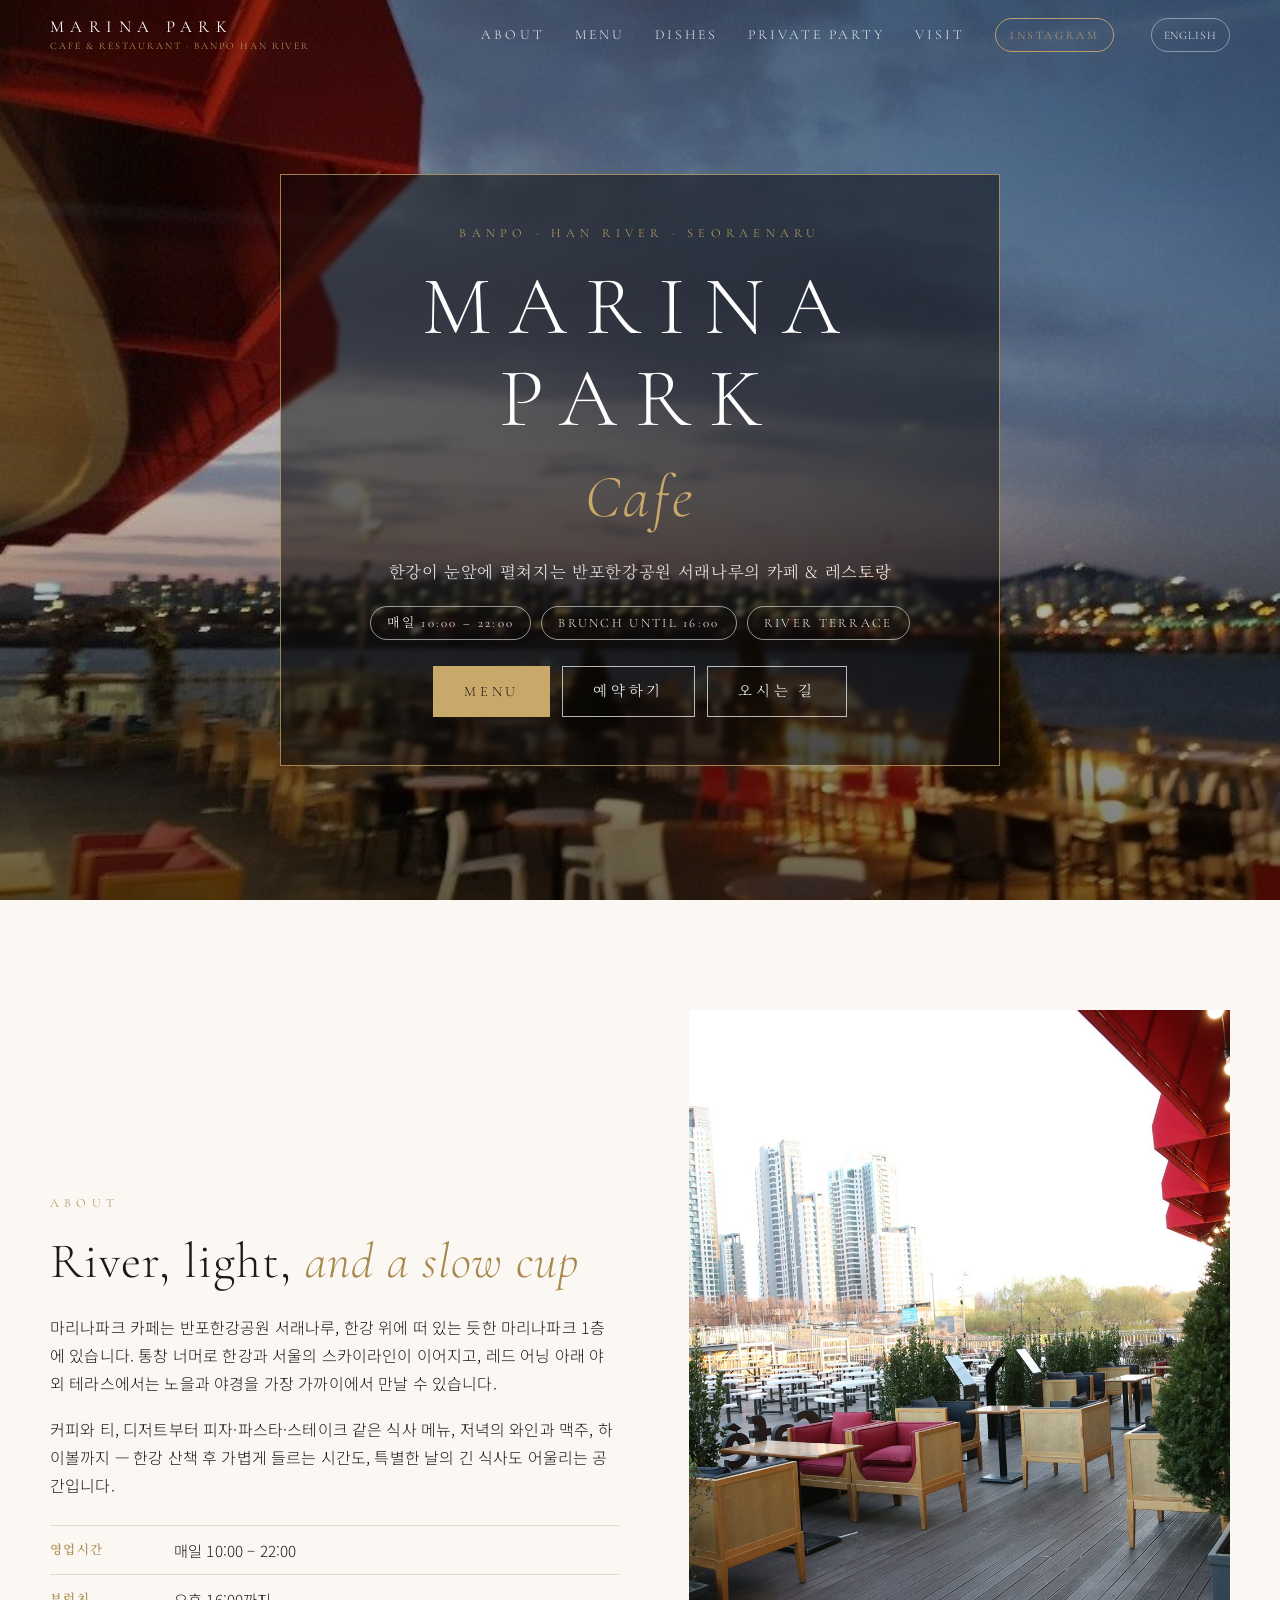
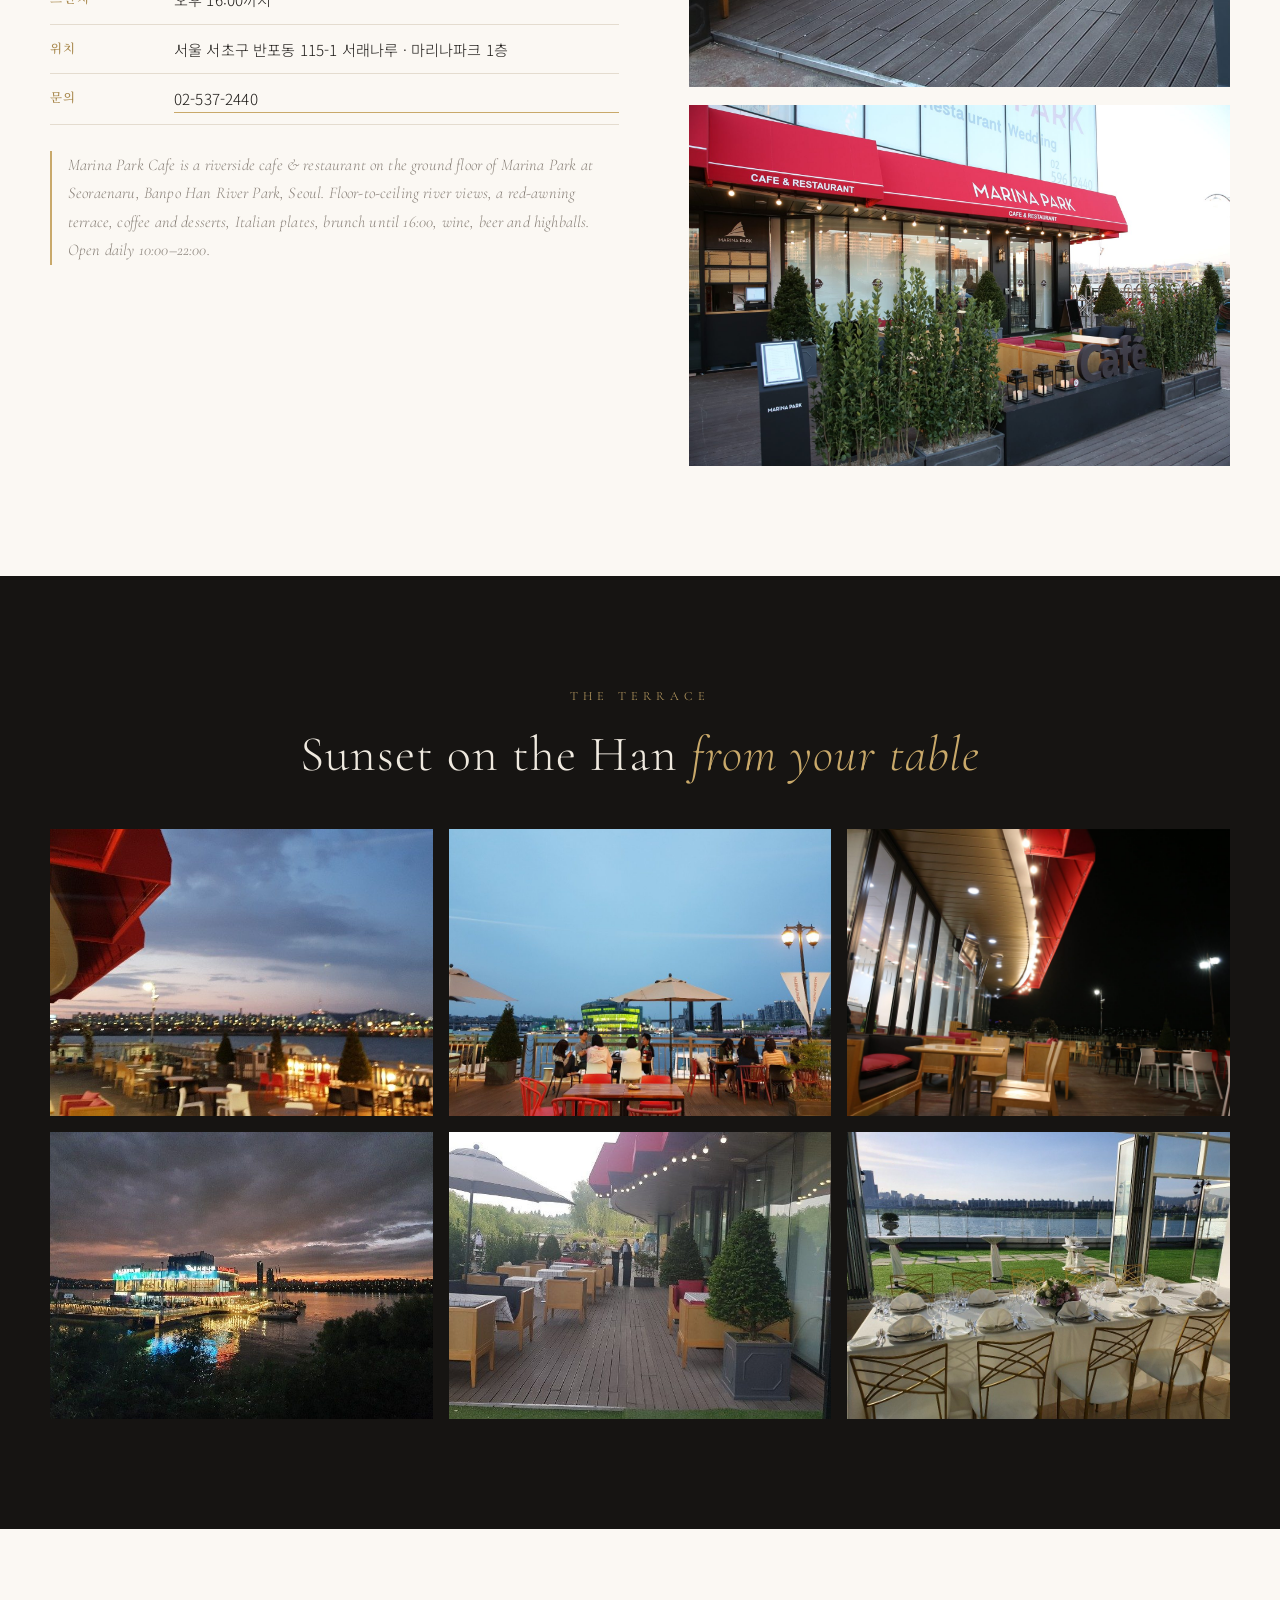
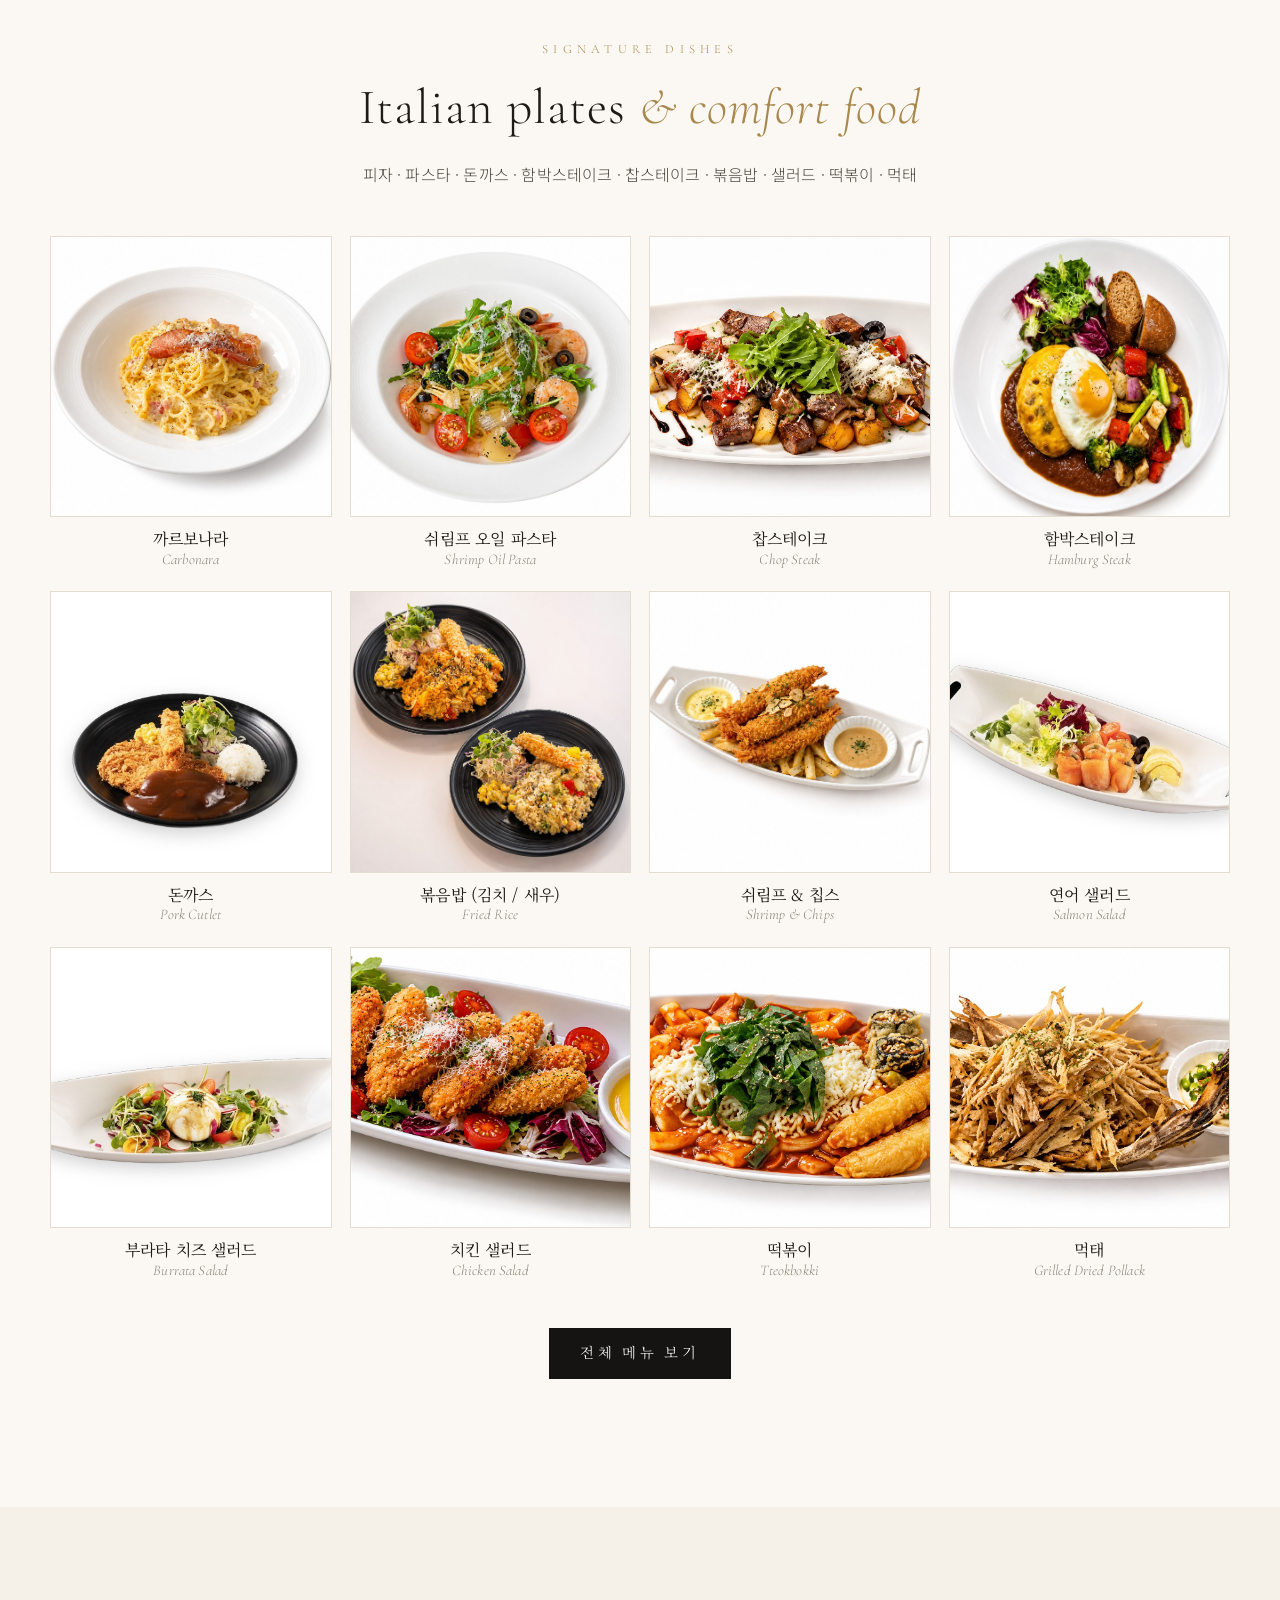
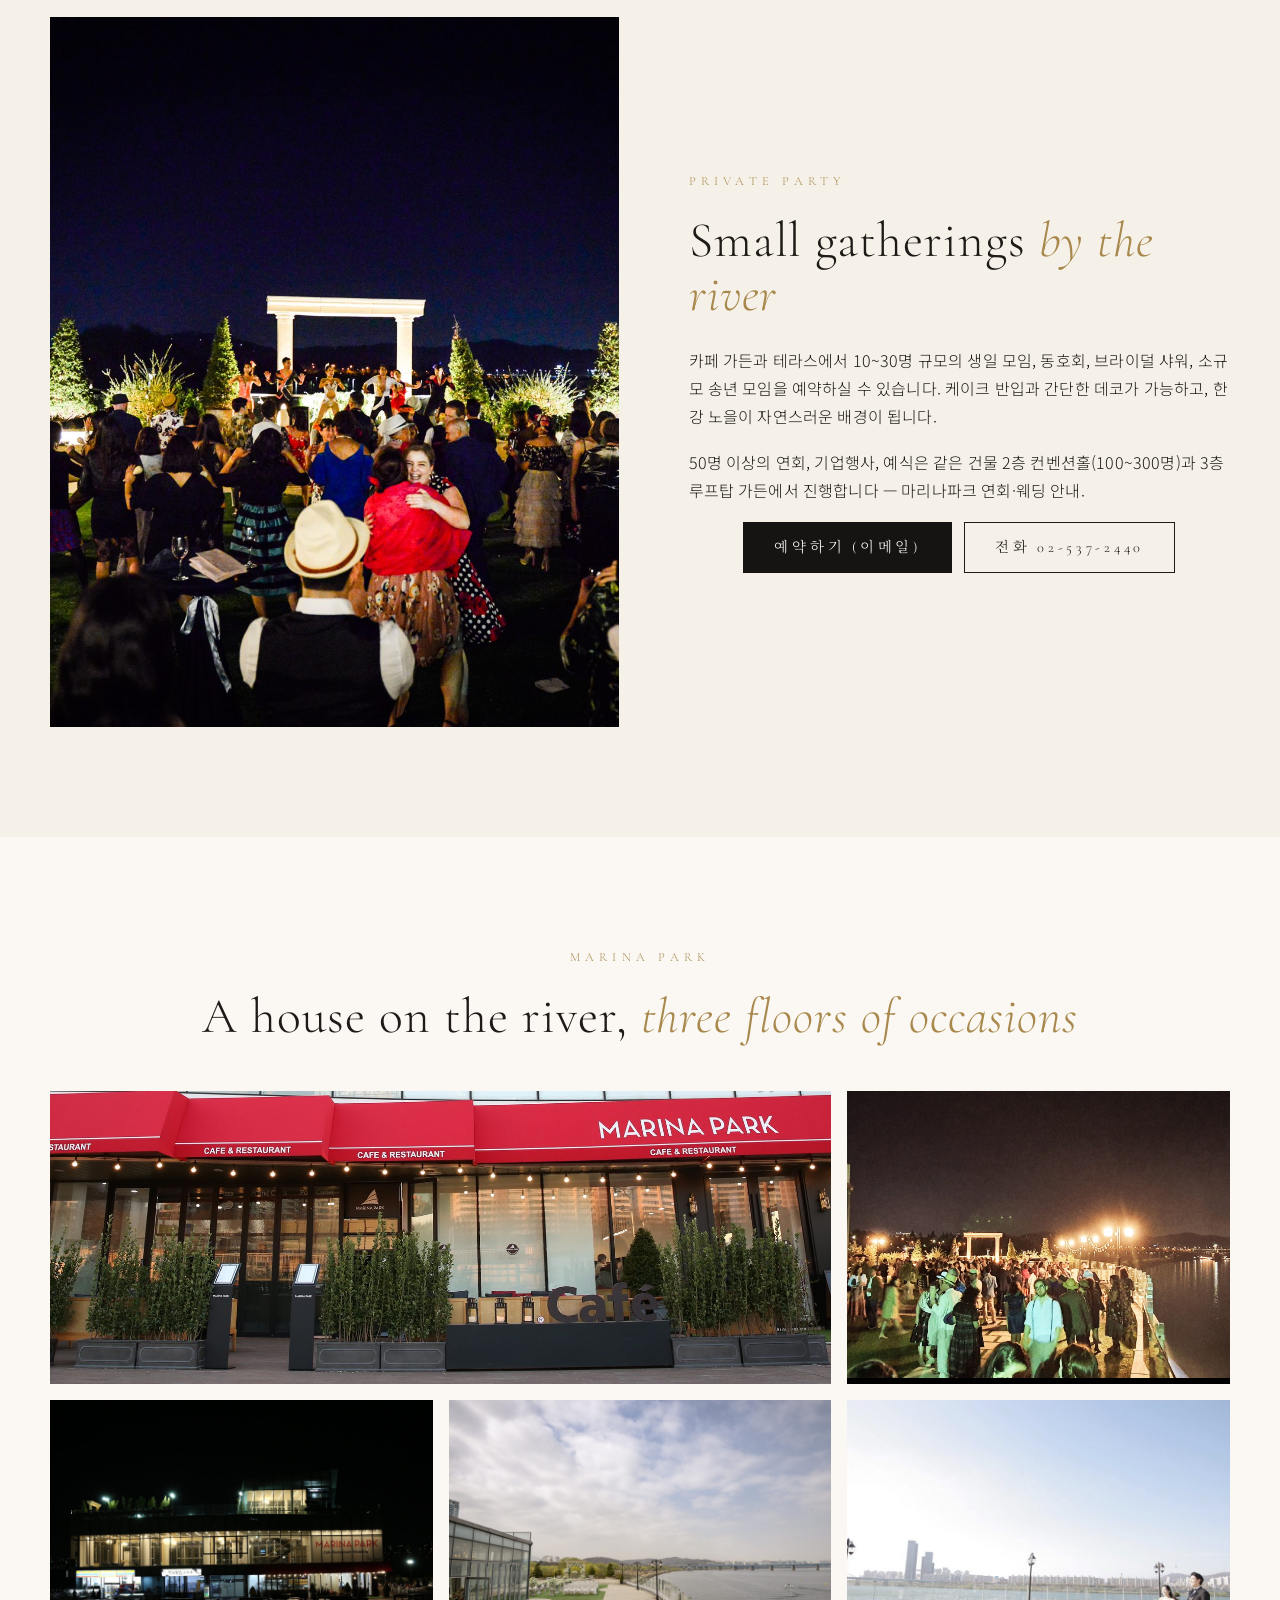
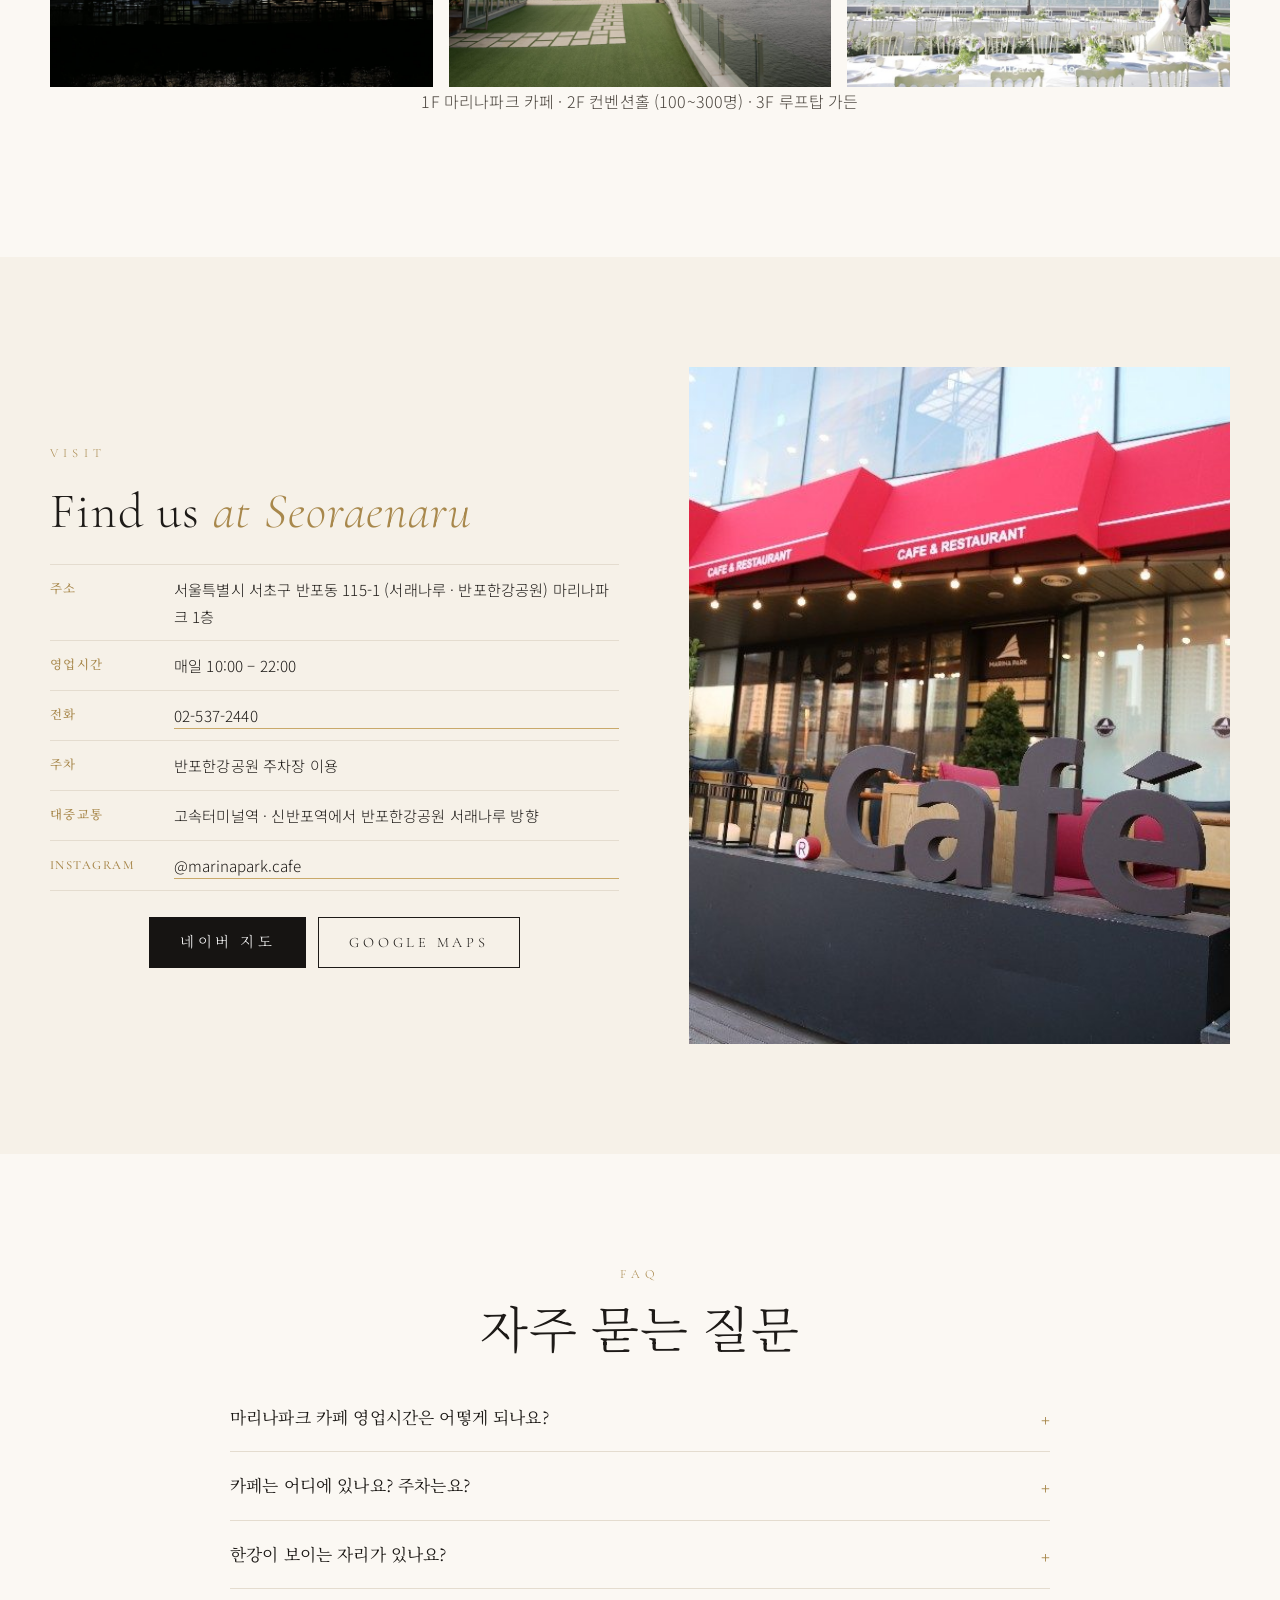
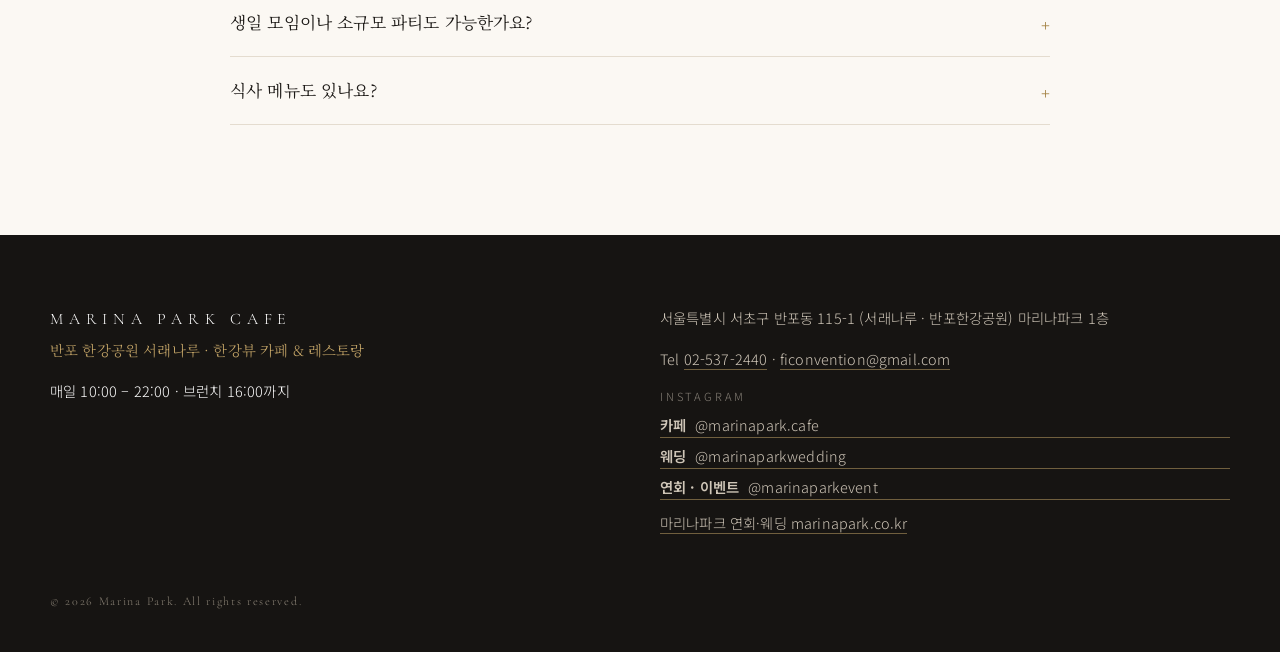
==== commit ad67509c: "Instagram handle -> @marinapark.cafe Co-Authored-By: Claude Fable 5.1 <noreply@anthropic.com> Claude" ====
--- a/index.html
+++ b/index.html
@@ -23,7 +23,7 @@
 <link rel="preconnect" href="https://fonts.gstatic.com" crossorigin>
 <link href="https://fonts.googleapis.com/css2?family=Cormorant+Garamond:ital,wght@0,300;0,400;0,500;1,300;1,400&family=Noto+Serif+KR:wght@300;400;600&family=Noto+Sans+KR:wght@300;400;500&display=swap" rel="stylesheet">
 <link rel="stylesheet" href="css/style.css?v=3">
-<script type="application/ld+json">{"@context": "https://schema.org", "@type": ["CafeOrCoffeeShop", "Restaurant"], "name": "마리나파크 카페", "alternateName": "Marina Park Cafe", "url": "https://marinapark.cafe", "image": "https://marinapark.cafe/images/cafe-13.jpg", "telephone": "+82-2-537-2440", "email": "ficonvention@gmail.com", "servesCuisine": ["Coffee", "Italian", "Dessert", "Brunch", "Wine", "Beer"], "priceRange": "₩₩", "address": {"@type": "PostalAddress", "streetAddress": "반포동 115-1 마리나파크 1층 (서래나루, 반포한강공원)", "addressLocality": "서초구", "addressRegion": "서울특별시", "addressCountry": "KR"}, "geo": {"@type": "GeoCoordinates", "latitude": 37.5116, "longitude": 126.9971}, "openingHoursSpecification": [{"@type": "OpeningHoursSpecification", "dayOfWeek": ["Monday", "Tuesday", "Wednesday", "Thursday", "Friday", "Saturday", "Sunday"], "opens": "10:00", "closes": "22:00"}], "hasMenu": "https://marinapark.cafe/menu.html", "sameAs": ["https://www.instagram.com/marinapark_cafe", "https://marinapark.co.kr"], "amenityFeature": [{"@type": "LocationFeatureSpecification", "name": "Han River view terrace", "value": true}, {"@type": "LocationFeatureSpecification", "name": "Private party (10–30 guests)", "value": true}, {"@type": "LocationFeatureSpecification", "name": "Parking (Banpo Han River Park)", "value": true}], "parentOrganization": {"@type": "Organization", "name": "마리나파크 Marina Park", "url": "https://marinapark.co.kr"}}</script>
+<script type="application/ld+json">{"@context": "https://schema.org", "@type": ["CafeOrCoffeeShop", "Restaurant"], "name": "마리나파크 카페", "alternateName": "Marina Park Cafe", "url": "https://marinapark.cafe", "image": "https://marinapark.cafe/images/cafe-13.jpg", "telephone": "+82-2-537-2440", "email": "ficonvention@gmail.com", "servesCuisine": ["Coffee", "Italian", "Dessert", "Brunch", "Wine", "Beer"], "priceRange": "₩₩", "address": {"@type": "PostalAddress", "streetAddress": "반포동 115-1 마리나파크 1층 (서래나루, 반포한강공원)", "addressLocality": "서초구", "addressRegion": "서울특별시", "addressCountry": "KR"}, "geo": {"@type": "GeoCoordinates", "latitude": 37.5116, "longitude": 126.9971}, "openingHoursSpecification": [{"@type": "OpeningHoursSpecification", "dayOfWeek": ["Monday", "Tuesday", "Wednesday", "Thursday", "Friday", "Saturday", "Sunday"], "opens": "10:00", "closes": "22:00"}], "hasMenu": "https://marinapark.cafe/menu.html", "sameAs": ["https://www.instagram.com/marinapark.cafe", "https://marinapark.co.kr"], "amenityFeature": [{"@type": "LocationFeatureSpecification", "name": "Han River view terrace", "value": true}, {"@type": "LocationFeatureSpecification", "name": "Private party (10–30 guests)", "value": true}, {"@type": "LocationFeatureSpecification", "name": "Parking (Banpo Han River Park)", "value": true}], "parentOrganization": {"@type": "Organization", "name": "마리나파크 Marina Park", "url": "https://marinapark.co.kr"}}</script>
 <script type="application/ld+json">{"@context": "https://schema.org", "@type": "FAQPage", "mainEntity": [{"@type": "Question", "name": "마리나파크 카페 영업시간은 어떻게 되나요?", "acceptedAnswer": {"@type": "Answer", "text": "매일 10:00 – 22:00 영업합니다. 브런치 세트는 오후 16:00까지 주문 가능합니다. 행사 대관이 있는 날은 일부 공간 이용이 제한될 수 있습니다."}}, {"@type": "Question", "name": "카페는 어디에 있나요? 주차는요?", "acceptedAnswer": {"@type": "Answer", "text": "서울 서초구 반포동 115-1 서래나루(반포한강공원) 마리나파크 1층입니다. 반포한강공원 주차장을 이용하시면 되고, 한강 산책 후 들르기 좋은 위치입니다."}}, {"@type": "Question", "name": "한강이 보이는 자리가 있나요?", "acceptedAnswer": {"@type": "Answer", "text": "1층 전체가 한강을 바라보는 통창 구조이며, 레드 어닝이 있는 야외 테라스에서는 한강과 서울 도심 스카이라인을 바로 앞에서 즐기실 수 있습니다."}}, {"@type": "Question", "name": "생일 모임이나 소규모 파티도 가능한가요?", "acceptedAnswer": {"@type": "Answer", "text": "카페 가든·테라스에서 10~30명 규모의 생일 모임, 동호회, 브라이덜 샤워, 소규모 송년 모임을 예약하실 수 있습니다. 케이크 반입과 간단한 데코가 가능하며, 더 큰 행사는 마리나파크 2층 컨벤션홀과 3층 루프탑 가든을 이용합니다."}}, {"@type": "Question", "name": "식사 메뉴도 있나요?", "acceptedAnswer": {"@type": "Answer", "text": "피자, 파스타, 돈까스, 함박스테이크, 찹스테이크, 볶음밥 등 식사 메뉴와 브런치 세트, 와인·맥주·하이볼을 함께 준비하고 있습니다."}}]}</script>
 </head>
 <body>
@@ -31,7 +31,7 @@
   <div class="wrap">
     <a class="brand" href="index.html"><span class="brand-mark">MARINA PARK</span><span class="brand-sub">Cafe &amp; Restaurant · Banpo Han River</span></a>
     <button class="nav-toggle" aria-label="메뉴 열기" aria-expanded="false"><span></span><span></span><span></span></button>
-    <nav class="site-nav"><a href="index.html#about">About</a><a href="menu.html">Menu</a><a href="index.html#dishes">Dishes</a><a href="index.html#party">Private Party</a><a href="index.html#visit">Visit</a><a class="nav-insta" href="https://www.instagram.com/marinapark_cafe" target="_blank" rel="noopener">Instagram</a><a class="nav-lang" href="en.html" hreflang="en" lang="en">English</a></nav>
+    <nav class="site-nav"><a href="index.html#about">About</a><a href="menu.html">Menu</a><a href="index.html#dishes">Dishes</a><a href="index.html#party">Private Party</a><a href="index.html#visit">Visit</a><a class="nav-insta" href="https://www.instagram.com/marinapark.cafe" target="_blank" rel="noopener">Instagram</a><a class="nav-lang" href="en.html" hreflang="en" lang="en">English</a></nav>
   </div>
 </header>
 <main>
@@ -135,7 +135,7 @@
           <li><b>전화</b><a href="tel:+82-2-537-2440">02-537-2440</a></li>
           <li><b>주차</b>반포한강공원 주차장 이용</li>
           <li><b>대중교통</b>고속터미널역 · 신반포역에서 반포한강공원 서래나루 방향</li>
-          <li><b>Instagram</b><a href="https://www.instagram.com/marinapark_cafe" target="_blank" rel="noopener">@marinapark_cafe</a></li>
+          <li><b>Instagram</b><a href="https://www.instagram.com/marinapark.cafe" target="_blank" rel="noopener">@marinapark.cafe</a></li>
         </ul>
         <p class="hero-cta"><a class="btn btn-dark" href="https://map.naver.com/p/search/%EB%A7%88%EB%A6%AC%EB%82%98%ED%8C%8C%ED%81%AC%20%EC%B9%B4%ED%8E%98%20%EB%B0%98%ED%8F%AC" target="_blank" rel="noopener">네이버 지도</a><a class="btn btn-ghost-dark" href="https://www.google.com/maps?q=%EC%84%9C%EC%9A%B8+%EC%84%9C%EC%B4%88%EA%B5%AC+%EB%B0%98%ED%8F%AC%EB%8F%99+115-1" target="_blank" rel="noopener">Google Maps</a></p>
       </div>
@@ -165,7 +165,7 @@
       <p>서울특별시 서초구 반포동 115-1 (서래나루 · 반포한강공원) 마리나파크 1층</p>
       <p>Tel <a href="tel:+82-2-537-2440">02-537-2440</a> · <a href="mailto:ficonvention@gmail.com">ficonvention@gmail.com</a></p>
       <p class="foot-insta"><span>Instagram</span>
-        <a href="https://www.instagram.com/marinapark_cafe" target="_blank" rel="noopener"><b>카페</b> @marinapark_cafe</a>
+        <a href="https://www.instagram.com/marinapark.cafe" target="_blank" rel="noopener"><b>카페</b> @marinapark.cafe</a>
         <a href="https://www.instagram.com/marinaparkwedding" target="_blank" rel="noopener"><b>웨딩</b> @marinaparkwedding</a>
         <a href="https://www.instagram.com/marinaparkevent" target="_blank" rel="noopener"><b>연회 · 이벤트</b> @marinaparkevent</a></p>
       <p><a href="https://marinapark.co.kr" target="_blank" rel="noopener">마리나파크 연회·웨딩 marinapark.co.kr</a></p>
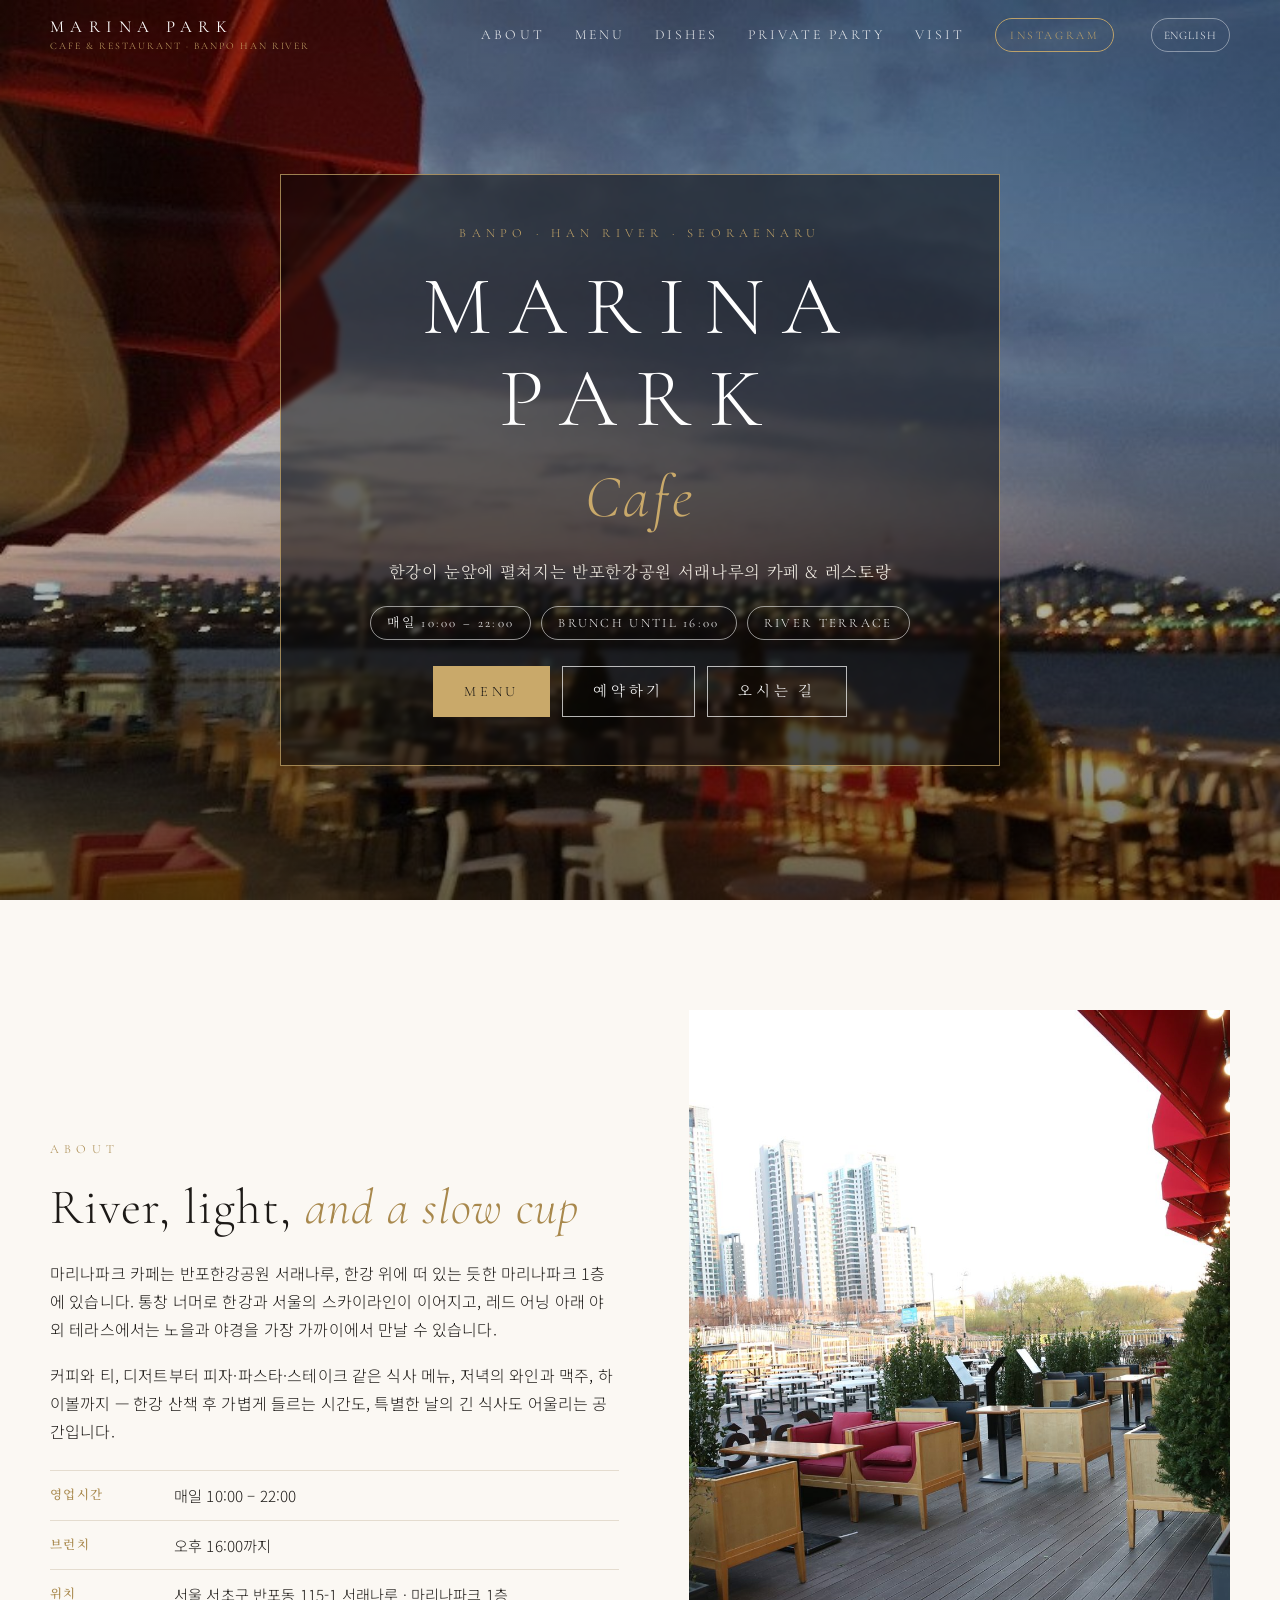
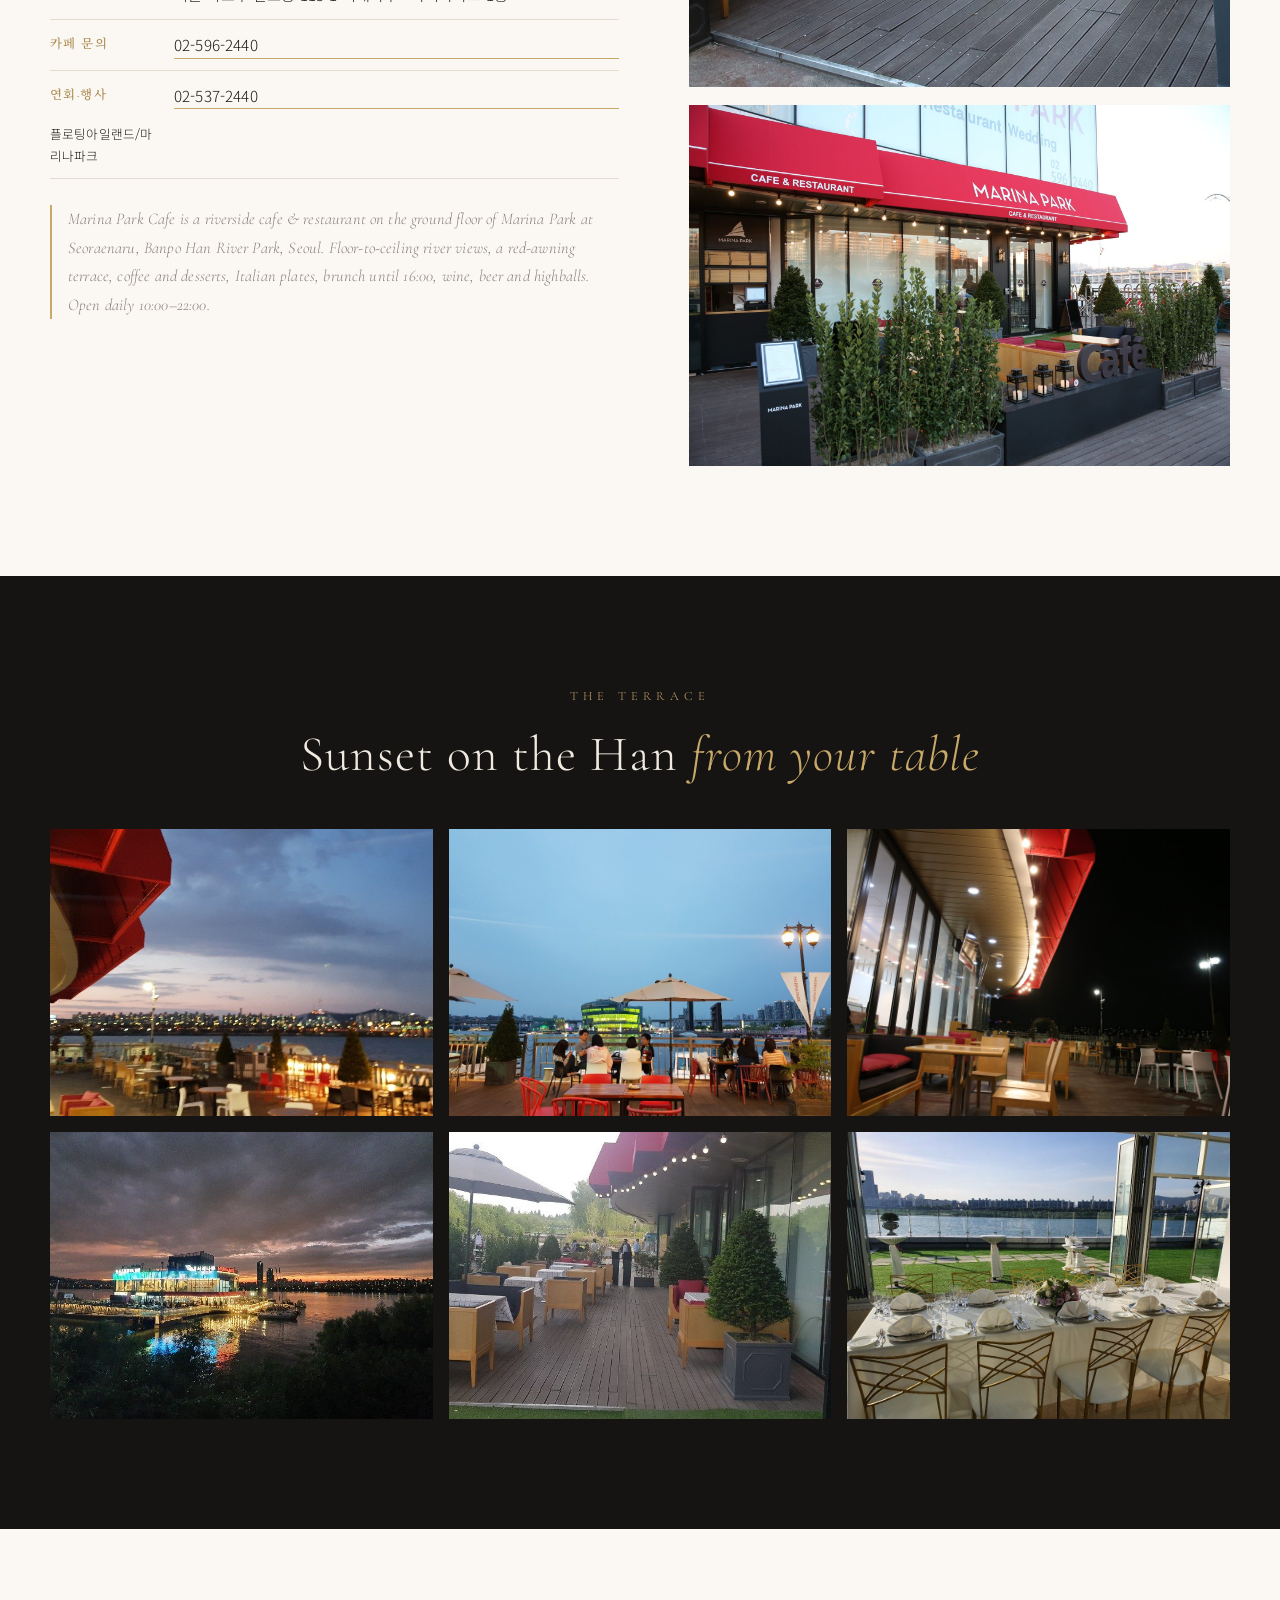
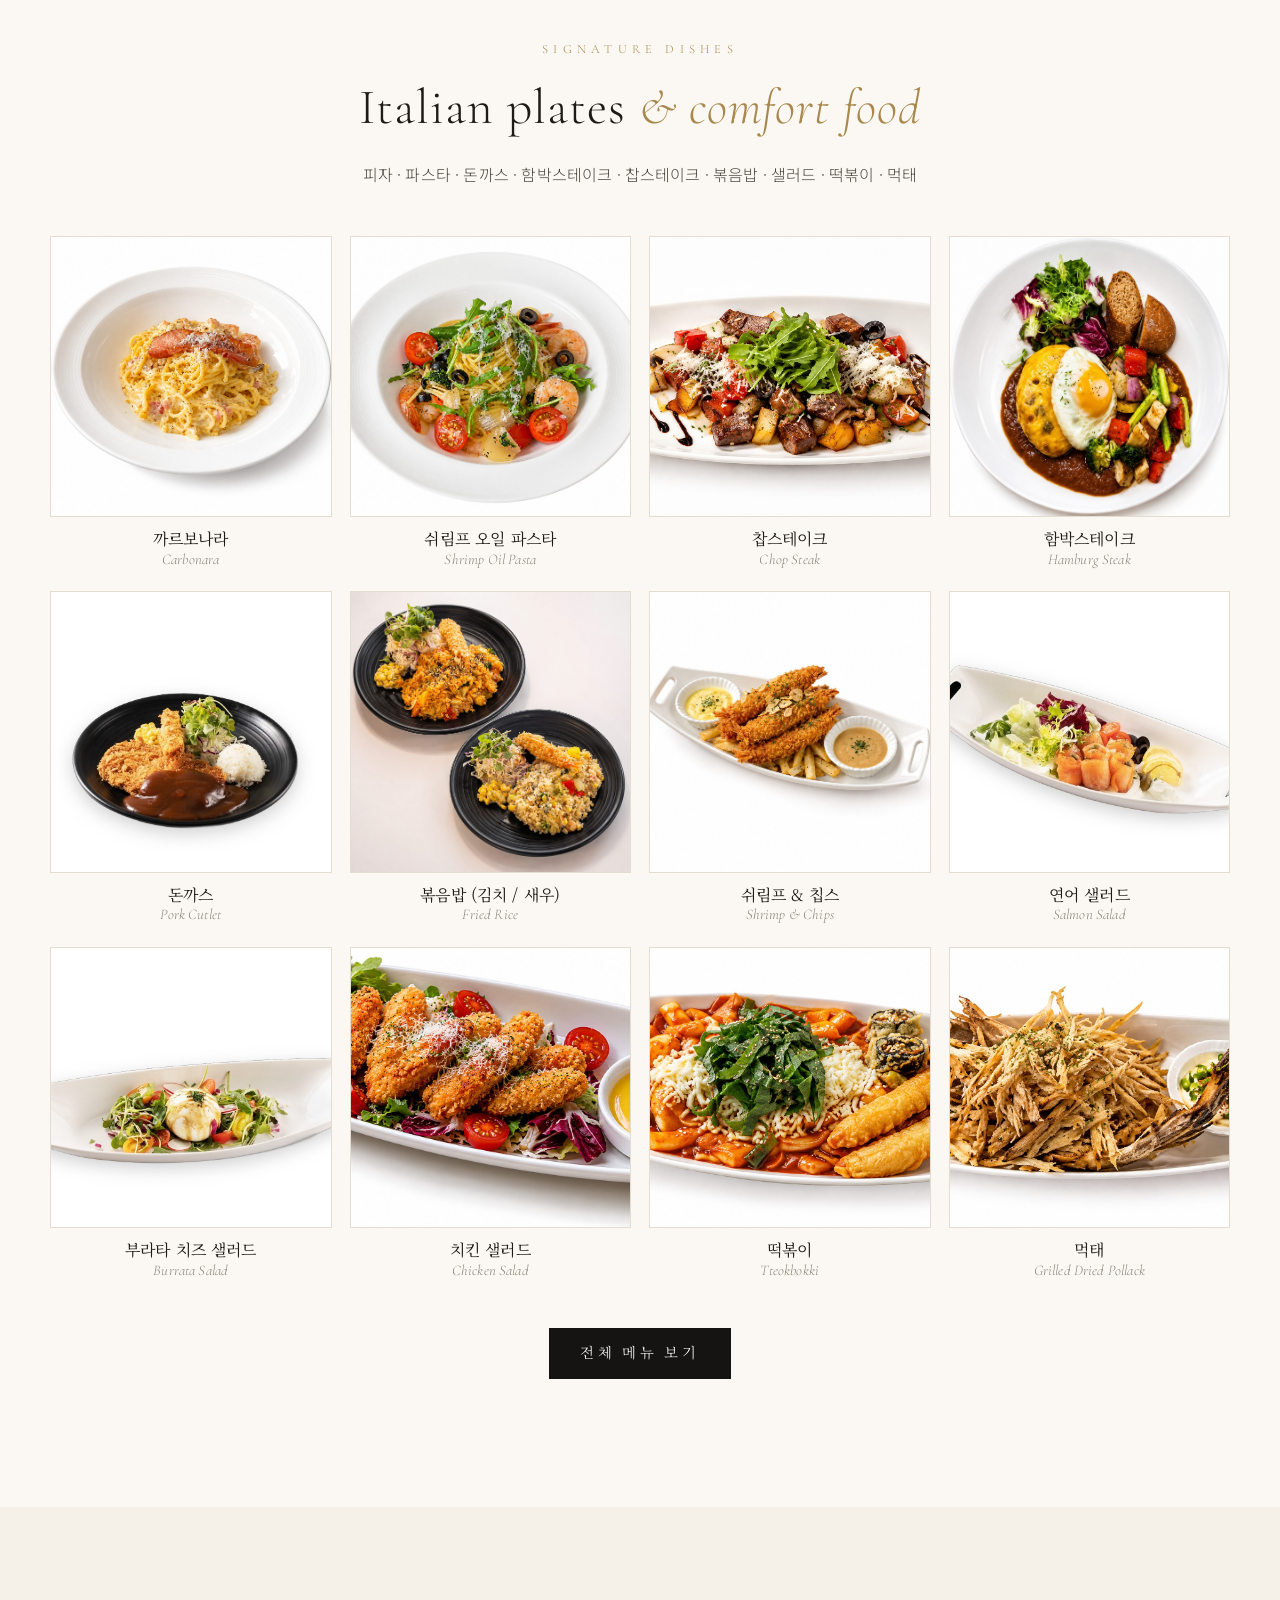
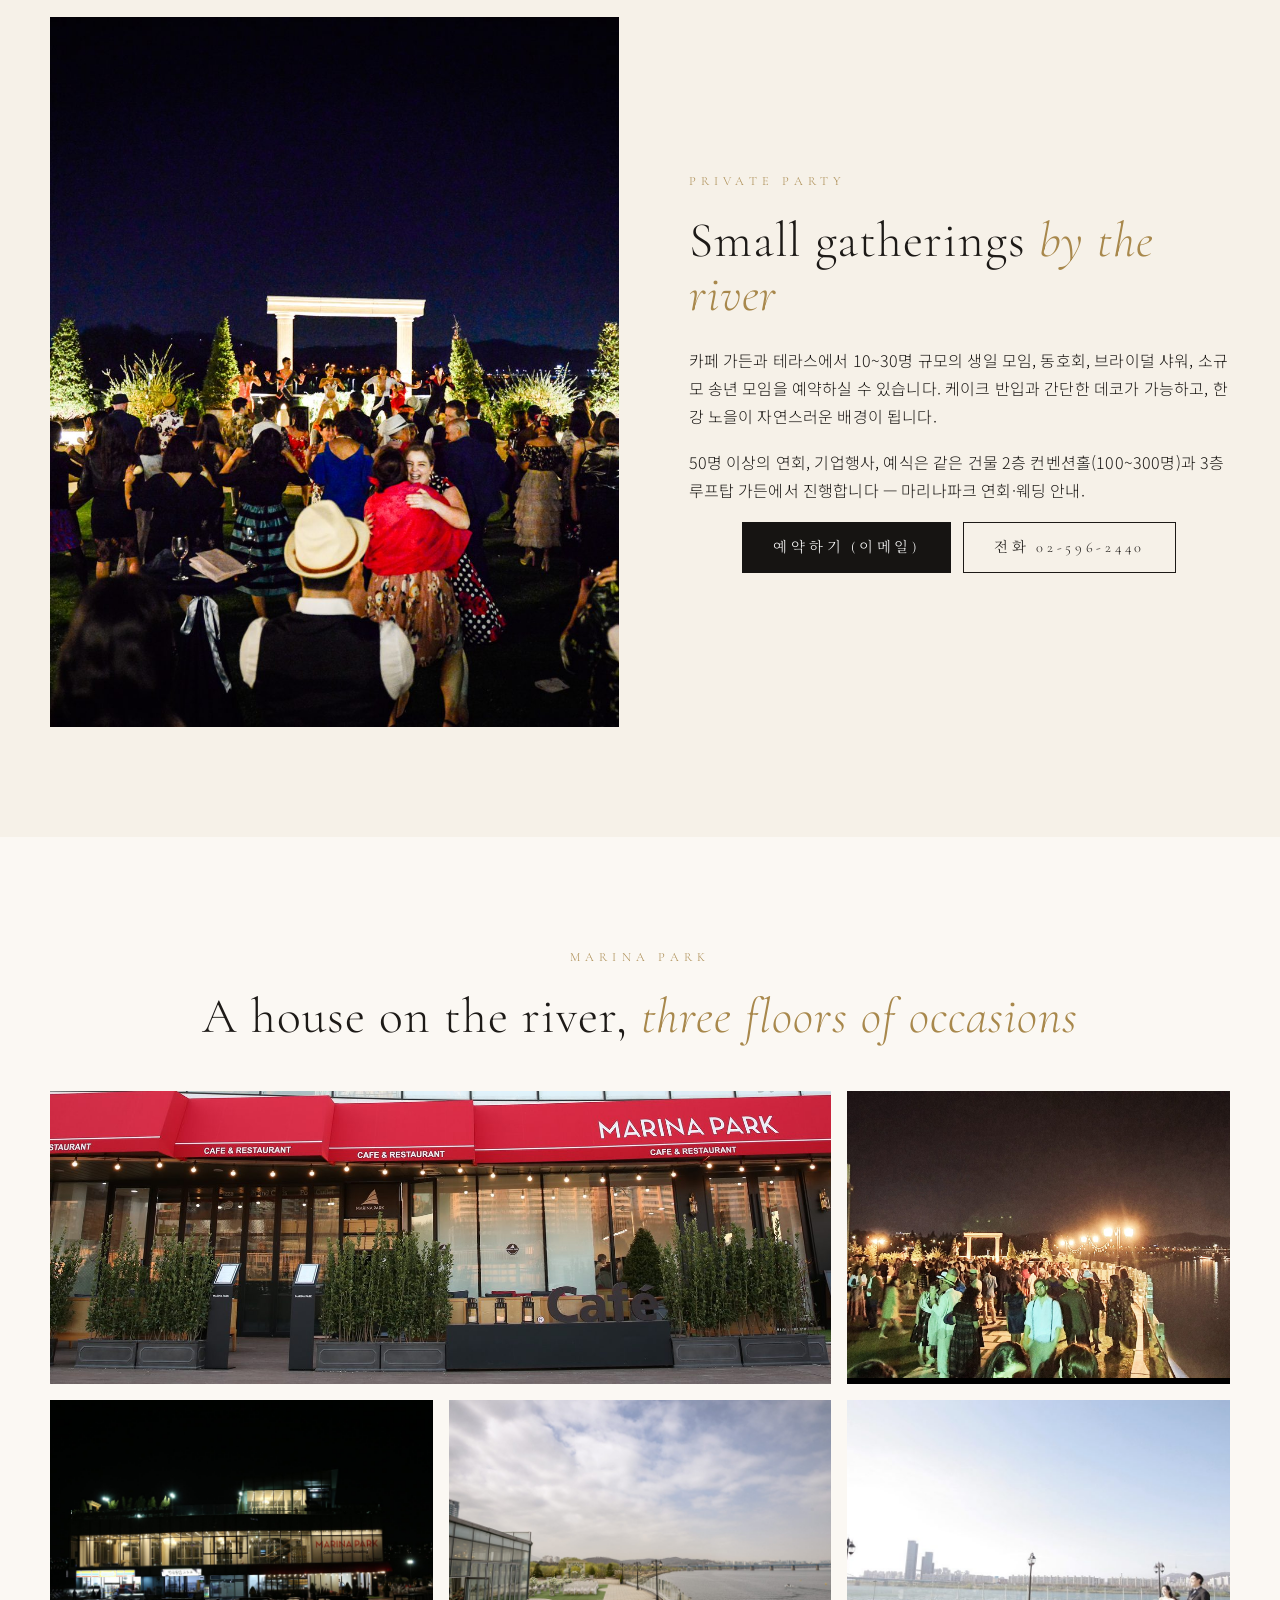
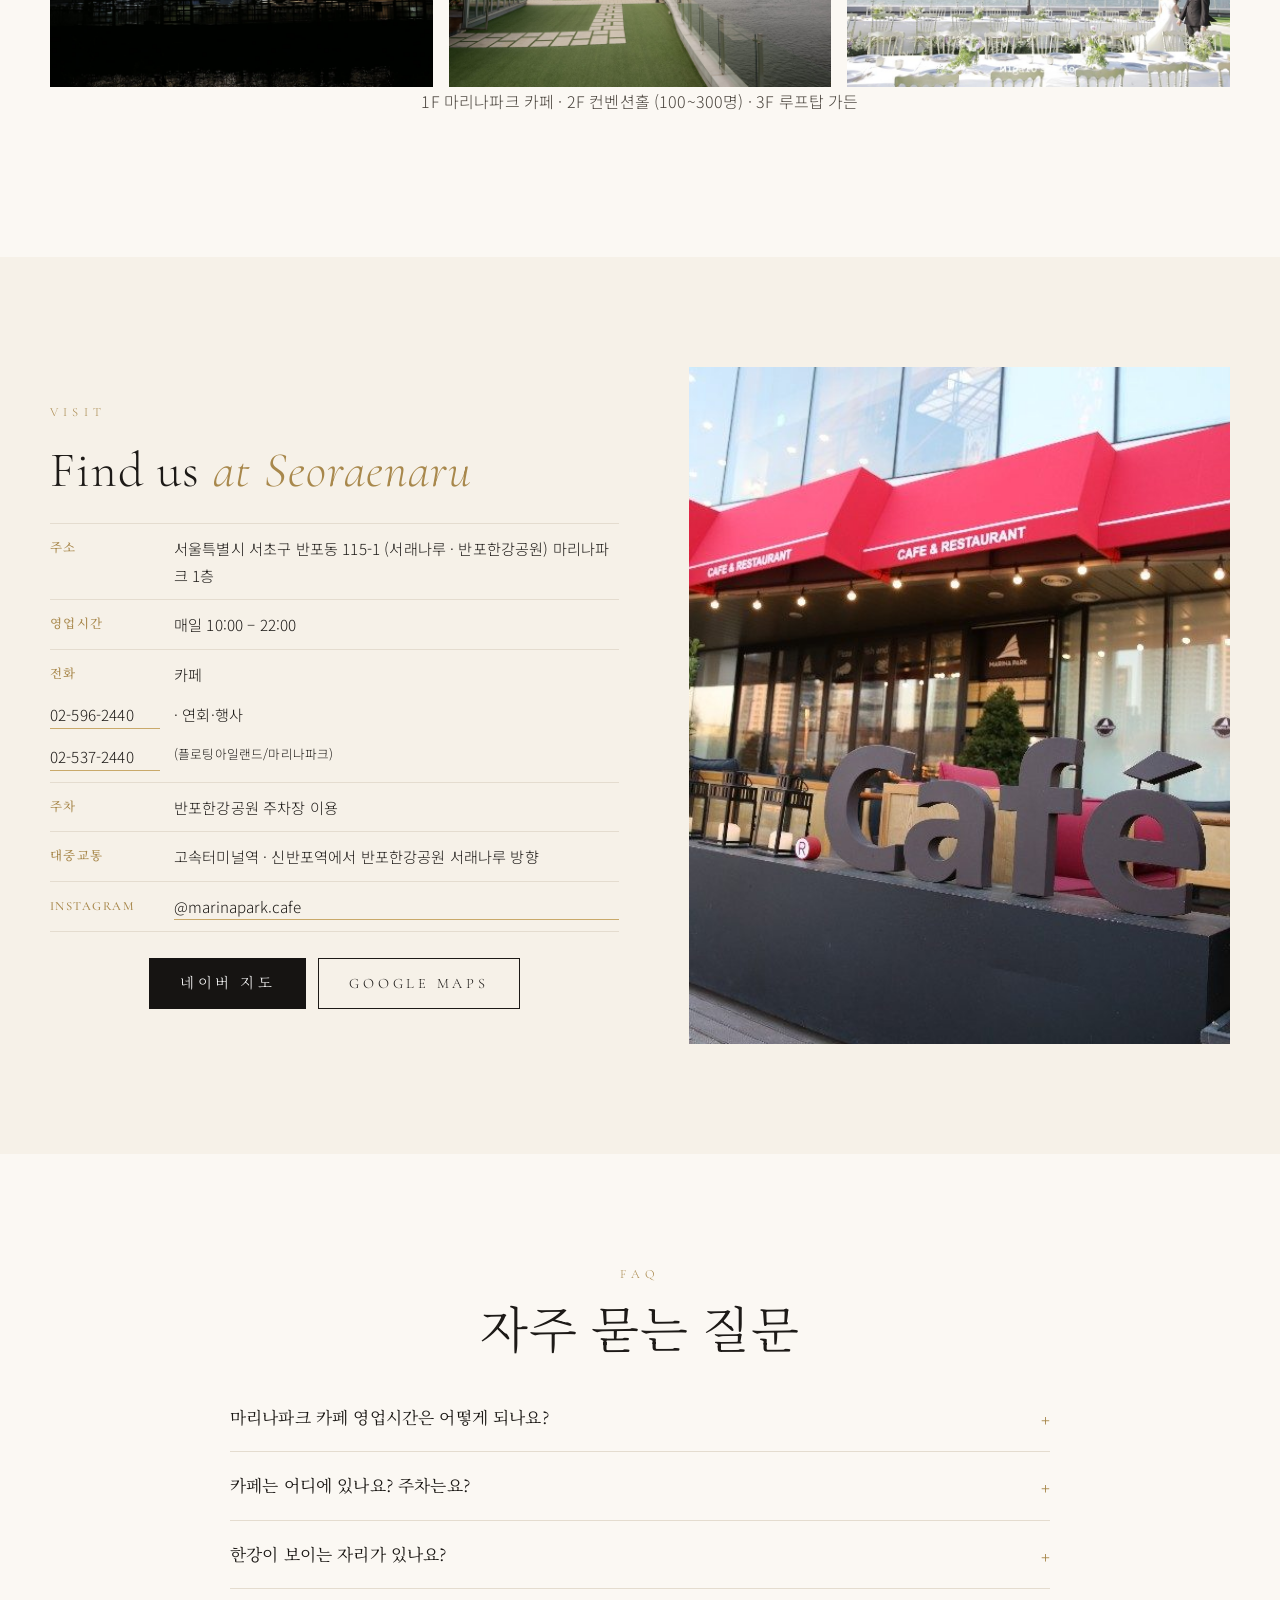
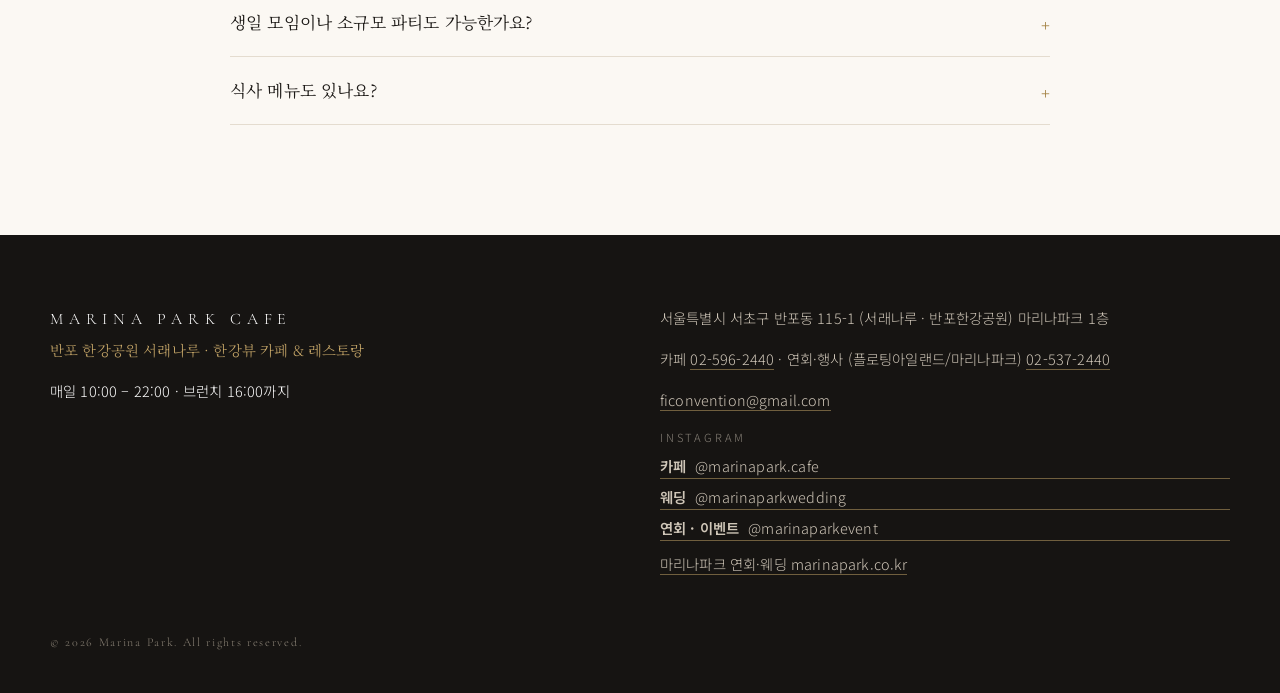
==== commit 9932c493: "Cafe phone 02-596-2440; banquet 02-537-2440 labelled Floating Island / Marina Park Co-Authored-By: C" ====
--- a/index.html
+++ b/index.html
@@ -23,7 +23,7 @@
 <link rel="preconnect" href="https://fonts.gstatic.com" crossorigin>
 <link href="https://fonts.googleapis.com/css2?family=Cormorant+Garamond:ital,wght@0,300;0,400;0,500;1,300;1,400&family=Noto+Serif+KR:wght@300;400;600&family=Noto+Sans+KR:wght@300;400;500&display=swap" rel="stylesheet">
 <link rel="stylesheet" href="css/style.css?v=3">
-<script type="application/ld+json">{"@context": "https://schema.org", "@type": ["CafeOrCoffeeShop", "Restaurant"], "name": "마리나파크 카페", "alternateName": "Marina Park Cafe", "url": "https://marinapark.cafe", "image": "https://marinapark.cafe/images/cafe-13.jpg", "telephone": "+82-2-537-2440", "email": "ficonvention@gmail.com", "servesCuisine": ["Coffee", "Italian", "Dessert", "Brunch", "Wine", "Beer"], "priceRange": "₩₩", "address": {"@type": "PostalAddress", "streetAddress": "반포동 115-1 마리나파크 1층 (서래나루, 반포한강공원)", "addressLocality": "서초구", "addressRegion": "서울특별시", "addressCountry": "KR"}, "geo": {"@type": "GeoCoordinates", "latitude": 37.5116, "longitude": 126.9971}, "openingHoursSpecification": [{"@type": "OpeningHoursSpecification", "dayOfWeek": ["Monday", "Tuesday", "Wednesday", "Thursday", "Friday", "Saturday", "Sunday"], "opens": "10:00", "closes": "22:00"}], "hasMenu": "https://marinapark.cafe/menu.html", "sameAs": ["https://www.instagram.com/marinapark.cafe", "https://marinapark.co.kr"], "amenityFeature": [{"@type": "LocationFeatureSpecification", "name": "Han River view terrace", "value": true}, {"@type": "LocationFeatureSpecification", "name": "Private party (10–30 guests)", "value": true}, {"@type": "LocationFeatureSpecification", "name": "Parking (Banpo Han River Park)", "value": true}], "parentOrganization": {"@type": "Organization", "name": "마리나파크 Marina Park", "url": "https://marinapark.co.kr"}}</script>
+<script type="application/ld+json">{"@context": "https://schema.org", "@type": ["CafeOrCoffeeShop", "Restaurant"], "name": "마리나파크 카페", "alternateName": "Marina Park Cafe", "url": "https://marinapark.cafe", "image": "https://marinapark.cafe/images/cafe-13.jpg", "telephone": "+82-2-596-2440", "email": "ficonvention@gmail.com", "servesCuisine": ["Coffee", "Italian", "Dessert", "Brunch", "Wine", "Beer"], "priceRange": "₩₩", "address": {"@type": "PostalAddress", "streetAddress": "반포동 115-1 마리나파크 1층 (서래나루, 반포한강공원)", "addressLocality": "서초구", "addressRegion": "서울특별시", "addressCountry": "KR"}, "geo": {"@type": "GeoCoordinates", "latitude": 37.5116, "longitude": 126.9971}, "openingHoursSpecification": [{"@type": "OpeningHoursSpecification", "dayOfWeek": ["Monday", "Tuesday", "Wednesday", "Thursday", "Friday", "Saturday", "Sunday"], "opens": "10:00", "closes": "22:00"}], "hasMenu": "https://marinapark.cafe/menu.html", "sameAs": ["https://www.instagram.com/marinapark.cafe", "https://marinapark.co.kr"], "amenityFeature": [{"@type": "LocationFeatureSpecification", "name": "Han River view terrace", "value": true}, {"@type": "LocationFeatureSpecification", "name": "Private party (10–30 guests)", "value": true}, {"@type": "LocationFeatureSpecification", "name": "Parking (Banpo Han River Park)", "value": true}], "parentOrganization": {"@type": "Organization", "name": "마리나파크 Marina Park", "url": "https://marinapark.co.kr"}}</script>
 <script type="application/ld+json">{"@context": "https://schema.org", "@type": "FAQPage", "mainEntity": [{"@type": "Question", "name": "마리나파크 카페 영업시간은 어떻게 되나요?", "acceptedAnswer": {"@type": "Answer", "text": "매일 10:00 – 22:00 영업합니다. 브런치 세트는 오후 16:00까지 주문 가능합니다. 행사 대관이 있는 날은 일부 공간 이용이 제한될 수 있습니다."}}, {"@type": "Question", "name": "카페는 어디에 있나요? 주차는요?", "acceptedAnswer": {"@type": "Answer", "text": "서울 서초구 반포동 115-1 서래나루(반포한강공원) 마리나파크 1층입니다. 반포한강공원 주차장을 이용하시면 되고, 한강 산책 후 들르기 좋은 위치입니다."}}, {"@type": "Question", "name": "한강이 보이는 자리가 있나요?", "acceptedAnswer": {"@type": "Answer", "text": "1층 전체가 한강을 바라보는 통창 구조이며, 레드 어닝이 있는 야외 테라스에서는 한강과 서울 도심 스카이라인을 바로 앞에서 즐기실 수 있습니다."}}, {"@type": "Question", "name": "생일 모임이나 소규모 파티도 가능한가요?", "acceptedAnswer": {"@type": "Answer", "text": "카페 가든·테라스에서 10~30명 규모의 생일 모임, 동호회, 브라이덜 샤워, 소규모 송년 모임을 예약하실 수 있습니다. 케이크 반입과 간단한 데코가 가능하며, 더 큰 행사는 마리나파크 2층 컨벤션홀과 3층 루프탑 가든을 이용합니다."}}, {"@type": "Question", "name": "식사 메뉴도 있나요?", "acceptedAnswer": {"@type": "Answer", "text": "피자, 파스타, 돈까스, 함박스테이크, 찹스테이크, 볶음밥 등 식사 메뉴와 브런치 세트, 와인·맥주·하이볼을 함께 준비하고 있습니다."}}]}</script>
 </head>
 <body>
@@ -58,7 +58,8 @@
           <li><b>영업시간</b>매일 10:00 – 22:00</li>
           <li><b>브런치</b>오후 16:00까지</li>
           <li><b>위치</b>서울 서초구 반포동 115-1 서래나루 · 마리나파크 1층</li>
-          <li><b>문의</b><a href="tel:+82-2-537-2440">02-537-2440</a></li>
+          <li><b>카페 문의</b><a href="tel:+82-2-596-2440">02-596-2440</a></li>
+          <li><b>연회·행사</b><a href="tel:+82-2-537-2440">02-537-2440</a> <small>플로팅아일랜드/마리나파크</small></li>
         </ul>
         <p class="en-summary" lang="en" >Marina Park Cafe is a riverside cafe &amp; restaurant on the ground floor of Marina Park at Seoraenaru, Banpo Han River Park, Seoul. Floor-to-ceiling river views, a red-awning terrace, coffee and desserts, Italian plates, brunch until 16:00, wine, beer and highballs. Open daily 10:00–22:00.</p>
       </div>
@@ -104,7 +105,7 @@
         <h2>Small gatherings <em>by the river</em></h2>
         <p>카페 가든과 테라스에서 10~30명 규모의 생일 모임, 동호회, 브라이덜 샤워, 소규모 송년 모임을 예약하실 수 있습니다. 케이크 반입과 간단한 데코가 가능하고, 한강 노을이 자연스러운 배경이 됩니다.</p>
         <p>50명 이상의 연회, 기업행사, 예식은 같은 건물 2층 컨벤션홀(100~300명)과 3층 루프탑 가든에서 진행합니다 — <a href="https://marinapark.co.kr" target="_blank" rel="noopener">마리나파크 연회·웨딩 안내</a>.</p>
-        <p class="hero-cta"><a class="btn btn-dark" href="mailto:ficonvention@gmail.com?subject=%5B%EB%A7%88%EB%A6%AC%EB%82%98%ED%8C%8C%ED%81%AC%20%EC%B9%B4%ED%8E%98%5D%20%EC%98%88%EC%95%BD%20%EB%AC%B8%EC%9D%98&body=%EC%95%88%EB%85%95%ED%95%98%EC%84%B8%EC%9A%94%2C%20%EC%98%88%EC%95%BD%20%EB%AC%B8%EC%9D%98%EB%93%9C%EB%A6%BD%EB%8B%88%EB%8B%A4.%0A%0A%E2%96%A0%20%EC%9D%B4%EB%A6%84%20/%20%EC%97%B0%EB%9D%BD%EC%B2%98%3A%20%0A%E2%96%A0%20%ED%9D%AC%EB%A7%9D%20%EB%82%A0%EC%A7%9C%C2%B7%EC%8B%9C%EA%B0%84%3A%20%0A%E2%96%A0%20%EC%9D%B8%EC%9B%90%3A%20%0A%E2%96%A0%20%EB%AA%A8%EC%9E%84%20%EC%A2%85%EB%A5%98%28%EC%83%9D%EC%9D%BC%C2%B7%EB%8F%99%ED%98%B8%ED%9A%8C%C2%B7%EB%B8%8C%EB%9D%BC%EC%9D%B4%EB%8D%9C%EC%83%A4%EC%9B%8C%C2%B7%EC%86%8C%EB%AA%A8%EC%9E%84%20%EB%93%B1%29%3A%20%0A%E2%96%A0%20%EC%9A%94%EC%B2%AD%EC%82%AC%ED%95%AD%28%EC%BC%80%EC%9D%B4%ED%81%AC%20%EB%B0%98%EC%9E%85%2C%20%EB%8D%B0%EC%BD%94%20%EB%93%B1%29%3A%20%0A%0A%EA%B0%90%EC%82%AC%ED%95%A9%EB%8B%88%EB%8B%A4.">예약하기 (이메일)</a><a class="btn btn-ghost-dark" href="tel:+82-2-537-2440">전화 02-537-2440</a></p>
+        <p class="hero-cta"><a class="btn btn-dark" href="mailto:ficonvention@gmail.com?subject=%5B%EB%A7%88%EB%A6%AC%EB%82%98%ED%8C%8C%ED%81%AC%20%EC%B9%B4%ED%8E%98%5D%20%EC%98%88%EC%95%BD%20%EB%AC%B8%EC%9D%98&body=%EC%95%88%EB%85%95%ED%95%98%EC%84%B8%EC%9A%94%2C%20%EC%98%88%EC%95%BD%20%EB%AC%B8%EC%9D%98%EB%93%9C%EB%A6%BD%EB%8B%88%EB%8B%A4.%0A%0A%E2%96%A0%20%EC%9D%B4%EB%A6%84%20/%20%EC%97%B0%EB%9D%BD%EC%B2%98%3A%20%0A%E2%96%A0%20%ED%9D%AC%EB%A7%9D%20%EB%82%A0%EC%A7%9C%C2%B7%EC%8B%9C%EA%B0%84%3A%20%0A%E2%96%A0%20%EC%9D%B8%EC%9B%90%3A%20%0A%E2%96%A0%20%EB%AA%A8%EC%9E%84%20%EC%A2%85%EB%A5%98%28%EC%83%9D%EC%9D%BC%C2%B7%EB%8F%99%ED%98%B8%ED%9A%8C%C2%B7%EB%B8%8C%EB%9D%BC%EC%9D%B4%EB%8D%9C%EC%83%A4%EC%9B%8C%C2%B7%EC%86%8C%EB%AA%A8%EC%9E%84%20%EB%93%B1%29%3A%20%0A%E2%96%A0%20%EC%9A%94%EC%B2%AD%EC%82%AC%ED%95%AD%28%EC%BC%80%EC%9D%B4%ED%81%AC%20%EB%B0%98%EC%9E%85%2C%20%EB%8D%B0%EC%BD%94%20%EB%93%B1%29%3A%20%0A%0A%EA%B0%90%EC%82%AC%ED%95%A9%EB%8B%88%EB%8B%A4.">예약하기 (이메일)</a><a class="btn btn-ghost-dark" href="tel:+82-2-596-2440">전화 02-596-2440</a></p>
       </div>
     </div>
   </section>
@@ -132,7 +133,7 @@
         <ul class="facts">
           <li><b>주소</b>서울특별시 서초구 반포동 115-1 (서래나루 · 반포한강공원) 마리나파크 1층</li>
           <li><b>영업시간</b>매일 10:00 – 22:00</li>
-          <li><b>전화</b><a href="tel:+82-2-537-2440">02-537-2440</a></li>
+          <li><b>전화</b>카페 <a href="tel:+82-2-596-2440">02-596-2440</a> · 연회·행사 <a href="tel:+82-2-537-2440">02-537-2440</a> <small>(플로팅아일랜드/마리나파크)</small></li>
           <li><b>주차</b>반포한강공원 주차장 이용</li>
           <li><b>대중교통</b>고속터미널역 · 신반포역에서 반포한강공원 서래나루 방향</li>
           <li><b>Instagram</b><a href="https://www.instagram.com/marinapark.cafe" target="_blank" rel="noopener">@marinapark.cafe</a></li>
@@ -163,7 +164,8 @@
     </div>
     <div>
       <p>서울특별시 서초구 반포동 115-1 (서래나루 · 반포한강공원) 마리나파크 1층</p>
-      <p>Tel <a href="tel:+82-2-537-2440">02-537-2440</a> · <a href="mailto:ficonvention@gmail.com">ficonvention@gmail.com</a></p>
+      <p>카페 <a href="tel:+82-2-596-2440">02-596-2440</a> · 연회·행사 (플로팅아일랜드/마리나파크) <a href="tel:+82-2-537-2440">02-537-2440</a></p>
+      <p><a href="mailto:ficonvention@gmail.com">ficonvention@gmail.com</a></p>
       <p class="foot-insta"><span>Instagram</span>
         <a href="https://www.instagram.com/marinapark.cafe" target="_blank" rel="noopener"><b>카페</b> @marinapark.cafe</a>
         <a href="https://www.instagram.com/marinaparkwedding" target="_blank" rel="noopener"><b>웨딩</b> @marinaparkwedding</a>
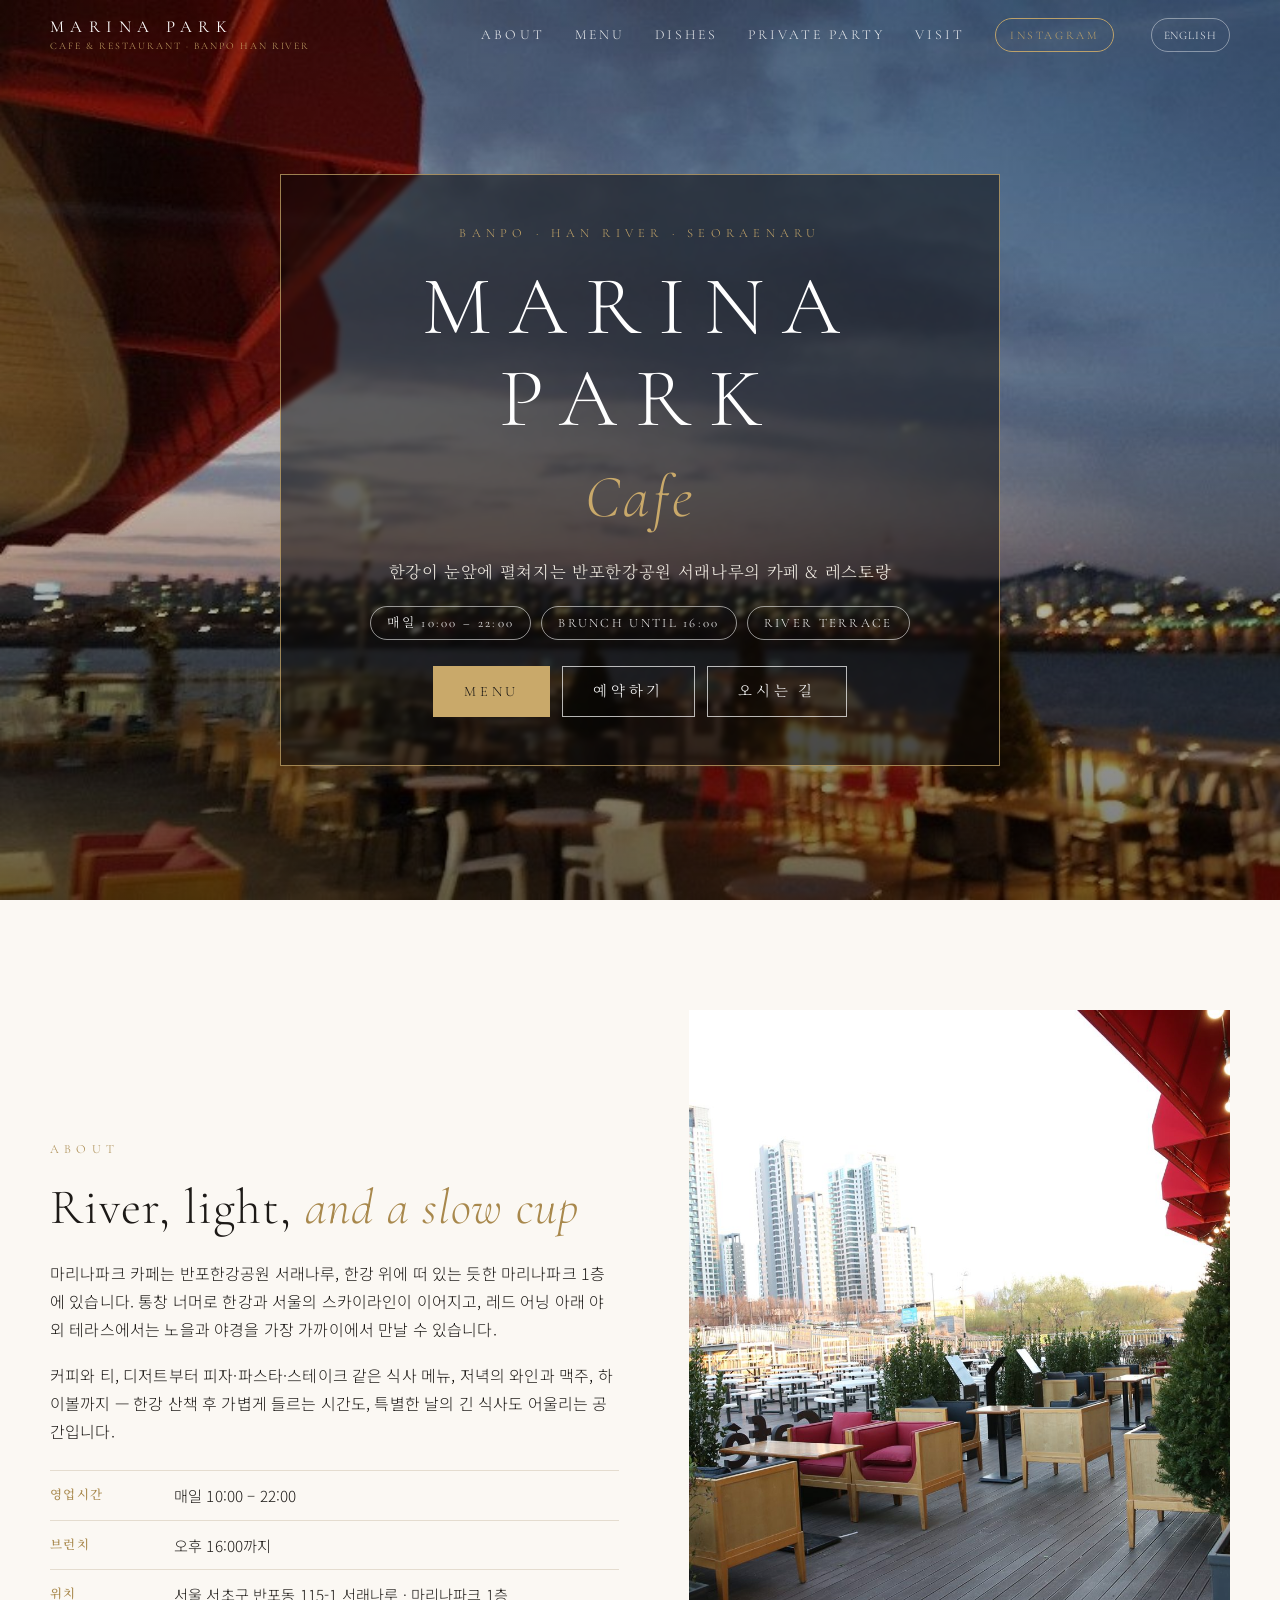
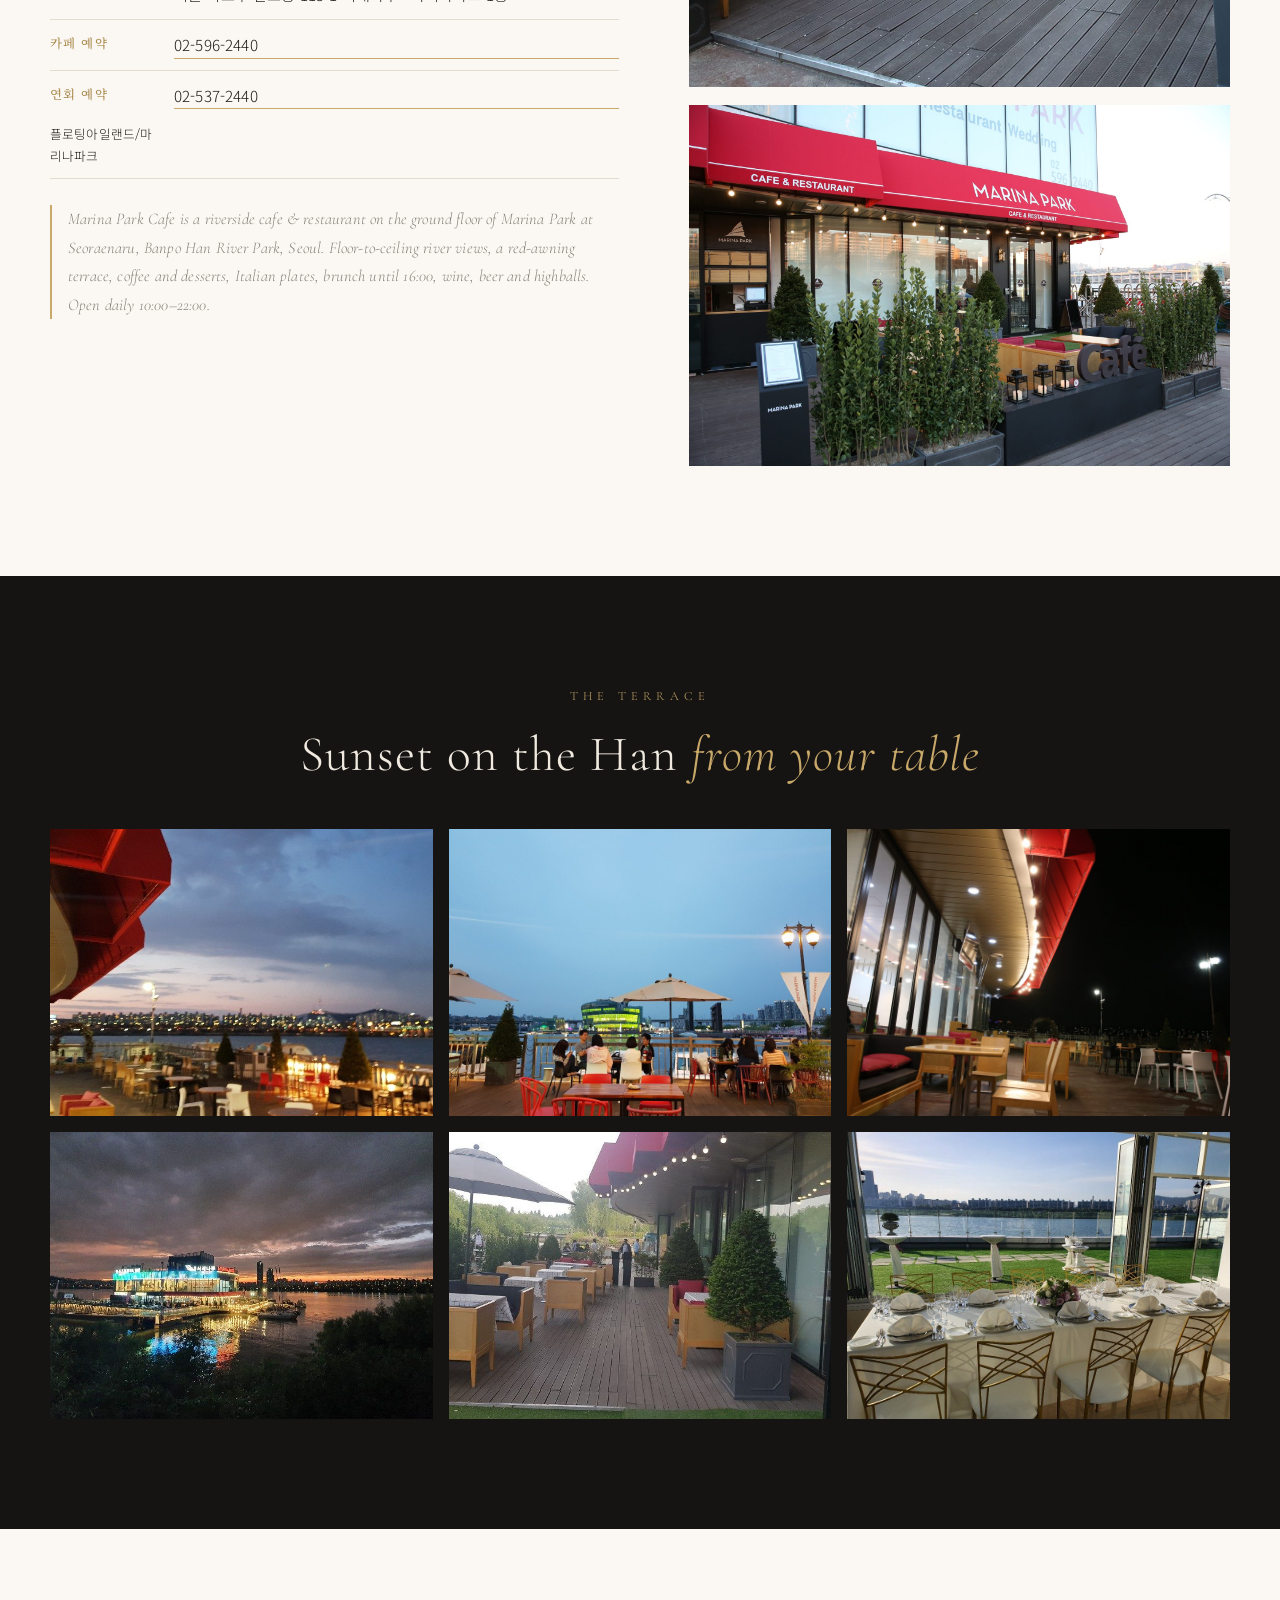
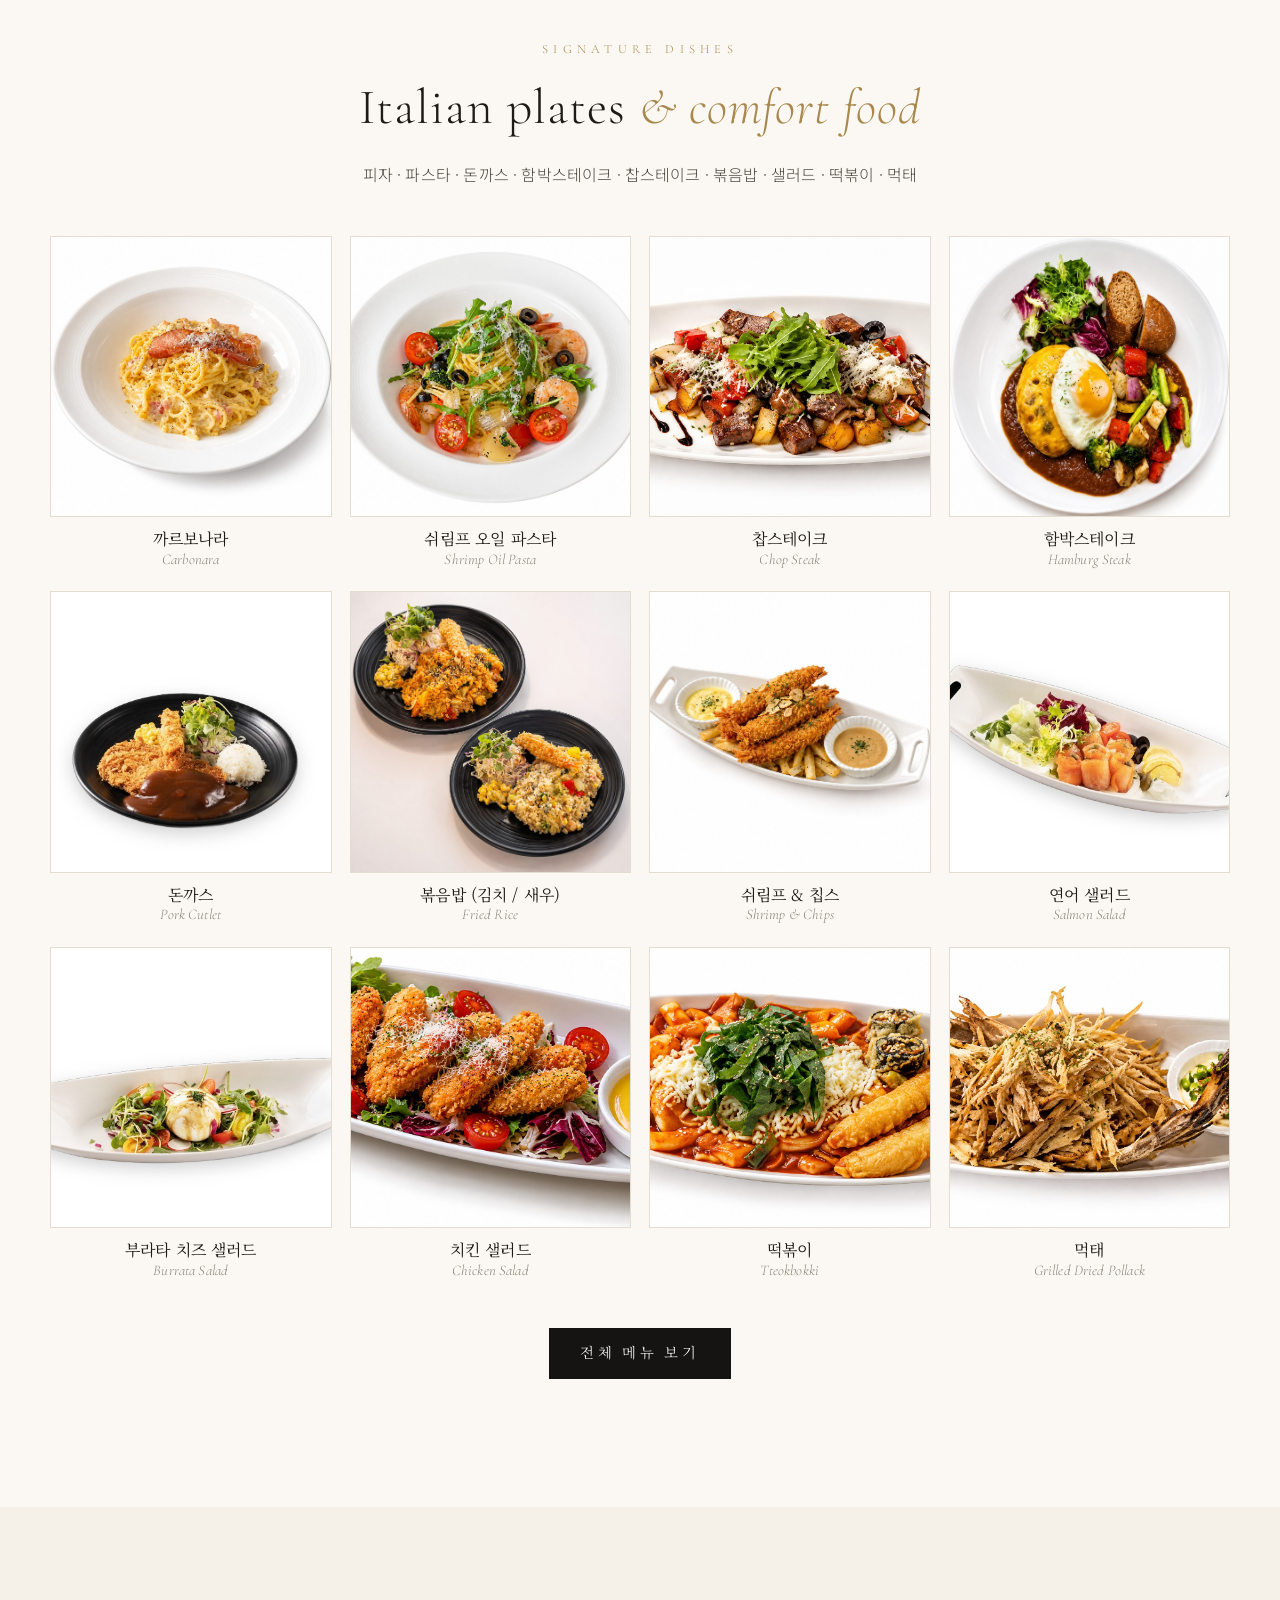
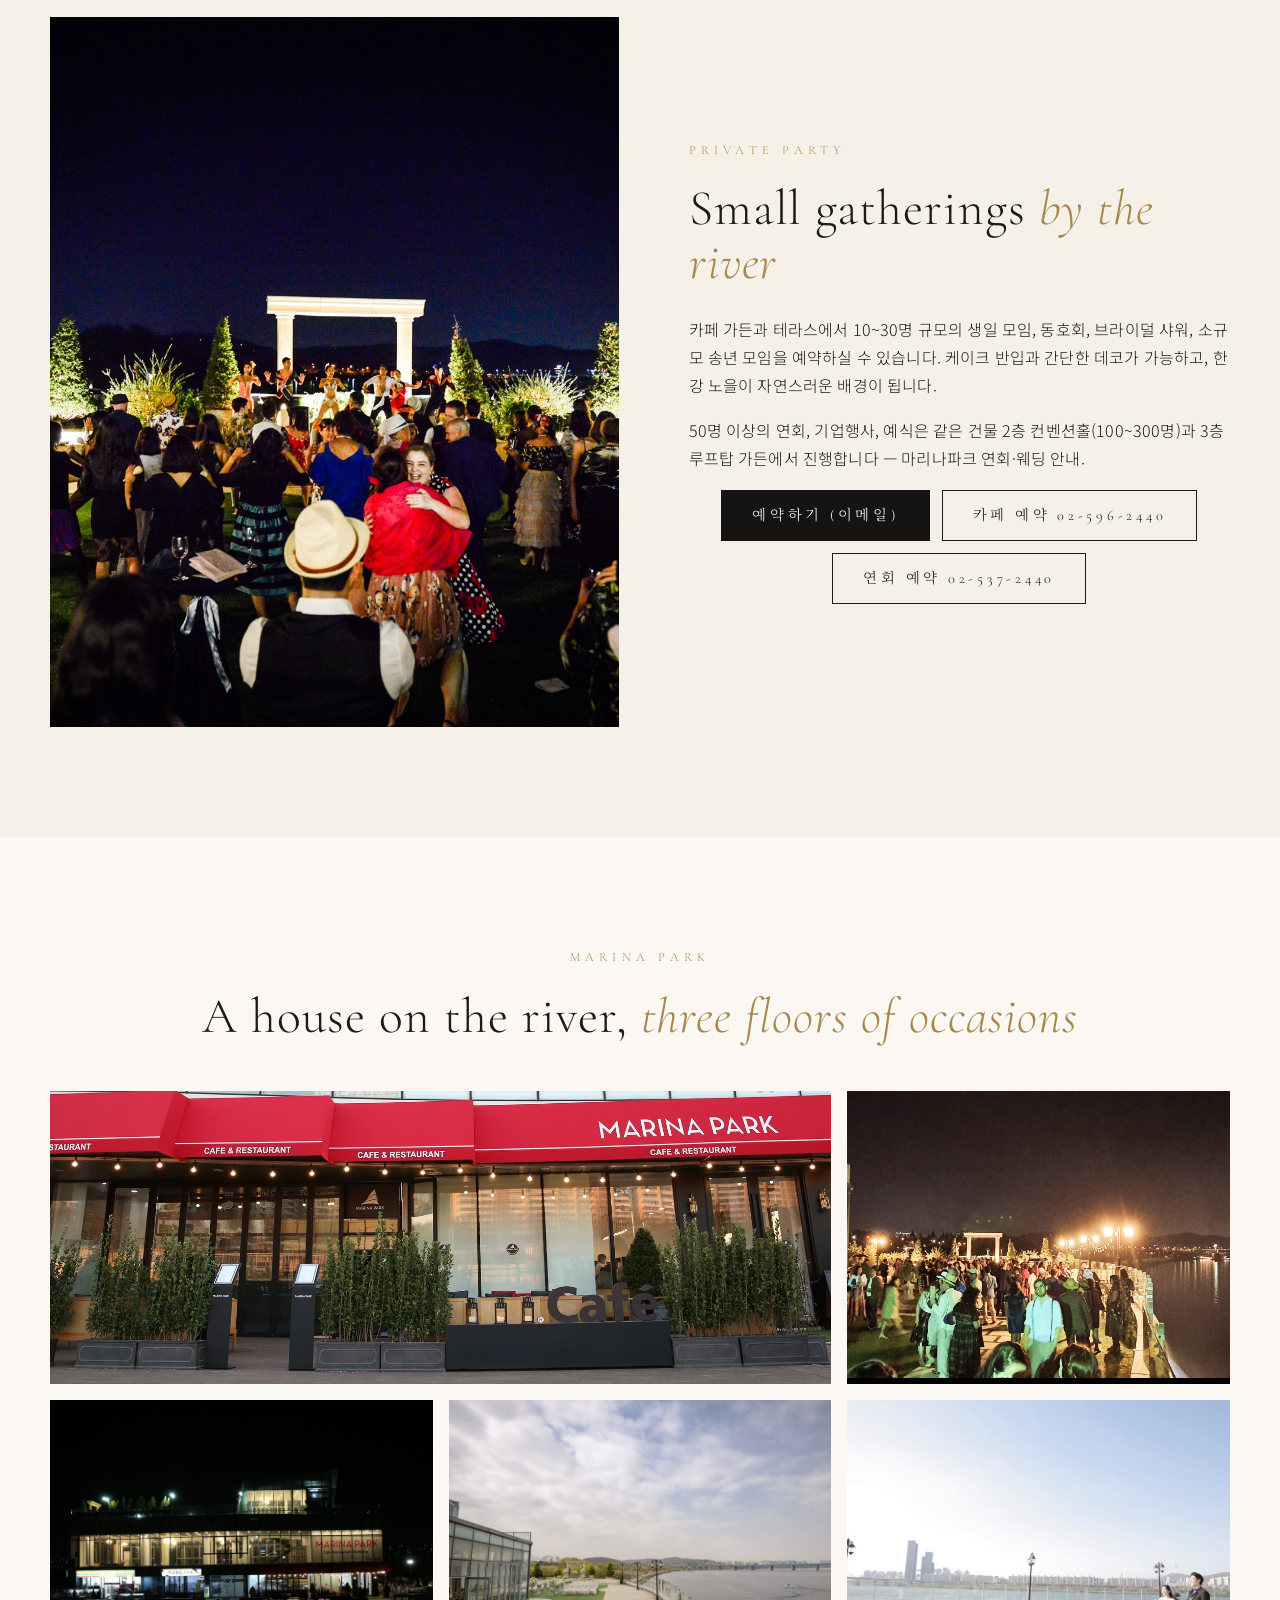
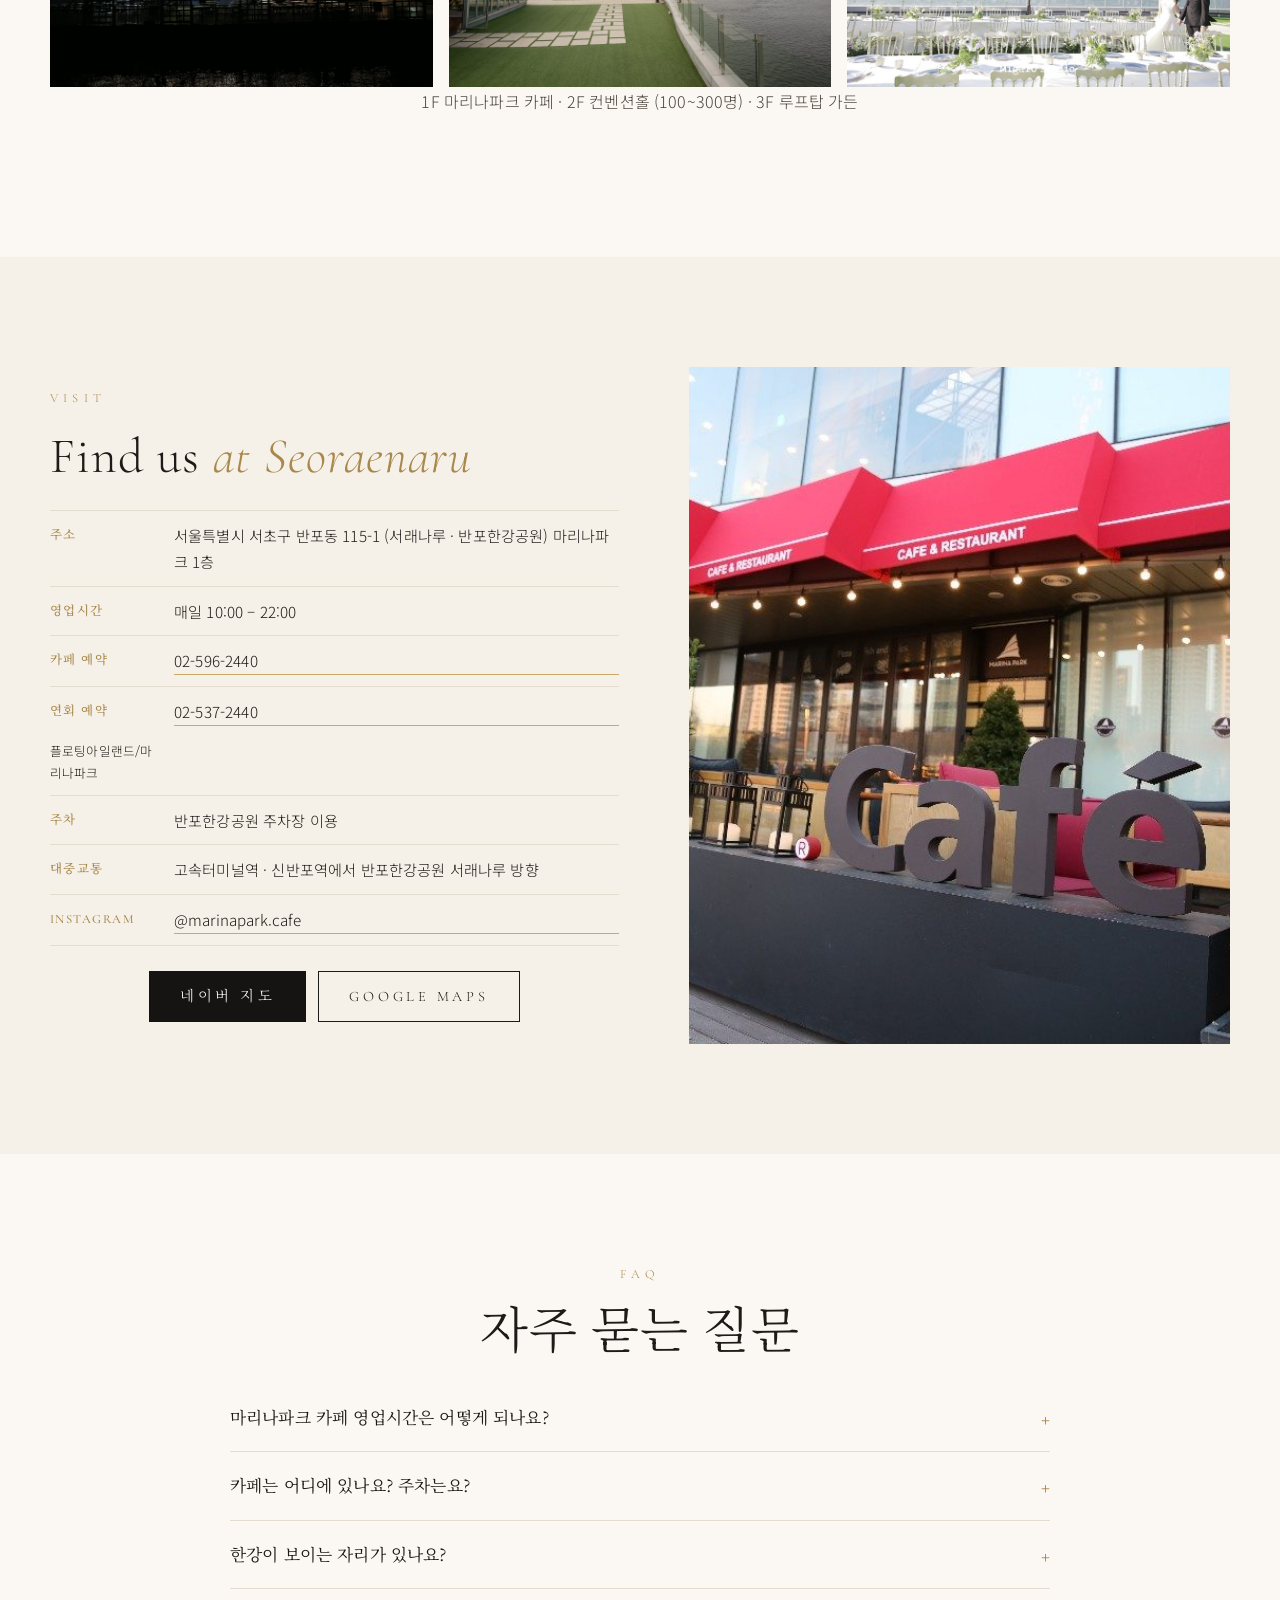
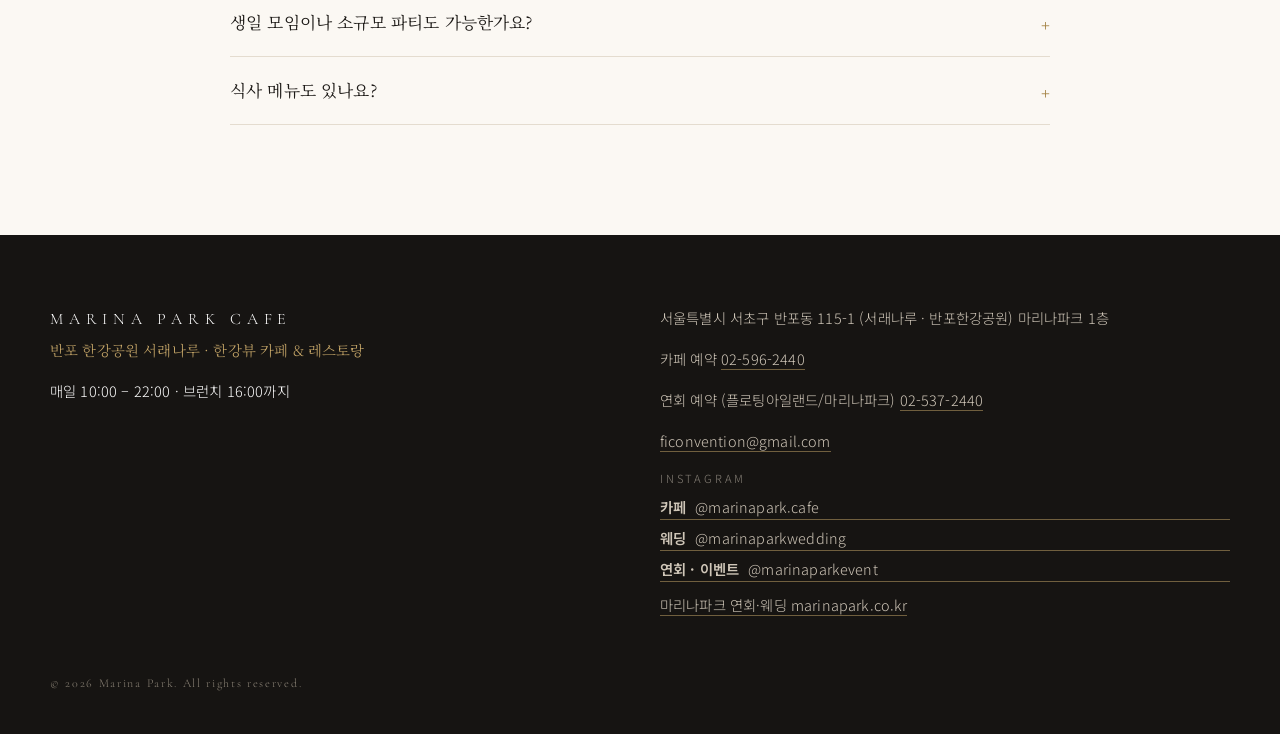
==== commit 241c992e: "Separate cafe vs banquet reservation phone numbers Co-Authored-By: Claude Fable 5.1 <noreply@anthrop" ====
--- a/index.html
+++ b/index.html
@@ -58,8 +58,8 @@
           <li><b>영업시간</b>매일 10:00 – 22:00</li>
           <li><b>브런치</b>오후 16:00까지</li>
           <li><b>위치</b>서울 서초구 반포동 115-1 서래나루 · 마리나파크 1층</li>
-          <li><b>카페 문의</b><a href="tel:+82-2-596-2440">02-596-2440</a></li>
-          <li><b>연회·행사</b><a href="tel:+82-2-537-2440">02-537-2440</a> <small>플로팅아일랜드/마리나파크</small></li>
+          <li><b>카페 예약</b><a href="tel:+82-2-596-2440">02-596-2440</a></li>
+          <li><b>연회 예약</b><a href="tel:+82-2-537-2440">02-537-2440</a> <small>플로팅아일랜드/마리나파크</small></li>
         </ul>
         <p class="en-summary" lang="en" >Marina Park Cafe is a riverside cafe &amp; restaurant on the ground floor of Marina Park at Seoraenaru, Banpo Han River Park, Seoul. Floor-to-ceiling river views, a red-awning terrace, coffee and desserts, Italian plates, brunch until 16:00, wine, beer and highballs. Open daily 10:00–22:00.</p>
       </div>
@@ -105,7 +105,7 @@
         <h2>Small gatherings <em>by the river</em></h2>
         <p>카페 가든과 테라스에서 10~30명 규모의 생일 모임, 동호회, 브라이덜 샤워, 소규모 송년 모임을 예약하실 수 있습니다. 케이크 반입과 간단한 데코가 가능하고, 한강 노을이 자연스러운 배경이 됩니다.</p>
         <p>50명 이상의 연회, 기업행사, 예식은 같은 건물 2층 컨벤션홀(100~300명)과 3층 루프탑 가든에서 진행합니다 — <a href="https://marinapark.co.kr" target="_blank" rel="noopener">마리나파크 연회·웨딩 안내</a>.</p>
-        <p class="hero-cta"><a class="btn btn-dark" href="mailto:ficonvention@gmail.com?subject=%5B%EB%A7%88%EB%A6%AC%EB%82%98%ED%8C%8C%ED%81%AC%20%EC%B9%B4%ED%8E%98%5D%20%EC%98%88%EC%95%BD%20%EB%AC%B8%EC%9D%98&body=%EC%95%88%EB%85%95%ED%95%98%EC%84%B8%EC%9A%94%2C%20%EC%98%88%EC%95%BD%20%EB%AC%B8%EC%9D%98%EB%93%9C%EB%A6%BD%EB%8B%88%EB%8B%A4.%0A%0A%E2%96%A0%20%EC%9D%B4%EB%A6%84%20/%20%EC%97%B0%EB%9D%BD%EC%B2%98%3A%20%0A%E2%96%A0%20%ED%9D%AC%EB%A7%9D%20%EB%82%A0%EC%A7%9C%C2%B7%EC%8B%9C%EA%B0%84%3A%20%0A%E2%96%A0%20%EC%9D%B8%EC%9B%90%3A%20%0A%E2%96%A0%20%EB%AA%A8%EC%9E%84%20%EC%A2%85%EB%A5%98%28%EC%83%9D%EC%9D%BC%C2%B7%EB%8F%99%ED%98%B8%ED%9A%8C%C2%B7%EB%B8%8C%EB%9D%BC%EC%9D%B4%EB%8D%9C%EC%83%A4%EC%9B%8C%C2%B7%EC%86%8C%EB%AA%A8%EC%9E%84%20%EB%93%B1%29%3A%20%0A%E2%96%A0%20%EC%9A%94%EC%B2%AD%EC%82%AC%ED%95%AD%28%EC%BC%80%EC%9D%B4%ED%81%AC%20%EB%B0%98%EC%9E%85%2C%20%EB%8D%B0%EC%BD%94%20%EB%93%B1%29%3A%20%0A%0A%EA%B0%90%EC%82%AC%ED%95%A9%EB%8B%88%EB%8B%A4.">예약하기 (이메일)</a><a class="btn btn-ghost-dark" href="tel:+82-2-596-2440">전화 02-596-2440</a></p>
+        <p class="hero-cta"><a class="btn btn-dark" href="mailto:ficonvention@gmail.com?subject=%5B%EB%A7%88%EB%A6%AC%EB%82%98%ED%8C%8C%ED%81%AC%20%EC%B9%B4%ED%8E%98%5D%20%EC%98%88%EC%95%BD%20%EB%AC%B8%EC%9D%98&body=%EC%95%88%EB%85%95%ED%95%98%EC%84%B8%EC%9A%94%2C%20%EC%98%88%EC%95%BD%20%EB%AC%B8%EC%9D%98%EB%93%9C%EB%A6%BD%EB%8B%88%EB%8B%A4.%0A%0A%E2%96%A0%20%EC%9D%B4%EB%A6%84%20/%20%EC%97%B0%EB%9D%BD%EC%B2%98%3A%20%0A%E2%96%A0%20%ED%9D%AC%EB%A7%9D%20%EB%82%A0%EC%A7%9C%C2%B7%EC%8B%9C%EA%B0%84%3A%20%0A%E2%96%A0%20%EC%9D%B8%EC%9B%90%3A%20%0A%E2%96%A0%20%EB%AA%A8%EC%9E%84%20%EC%A2%85%EB%A5%98%28%EC%83%9D%EC%9D%BC%C2%B7%EB%8F%99%ED%98%B8%ED%9A%8C%C2%B7%EB%B8%8C%EB%9D%BC%EC%9D%B4%EB%8D%9C%EC%83%A4%EC%9B%8C%C2%B7%EC%86%8C%EB%AA%A8%EC%9E%84%20%EB%93%B1%29%3A%20%0A%E2%96%A0%20%EC%9A%94%EC%B2%AD%EC%82%AC%ED%95%AD%28%EC%BC%80%EC%9D%B4%ED%81%AC%20%EB%B0%98%EC%9E%85%2C%20%EB%8D%B0%EC%BD%94%20%EB%93%B1%29%3A%20%0A%0A%EA%B0%90%EC%82%AC%ED%95%A9%EB%8B%88%EB%8B%A4.">예약하기 (이메일)</a><a class="btn btn-ghost-dark" href="tel:+82-2-596-2440">카페 예약 02-596-2440</a><a class="btn btn-ghost-dark" href="tel:+82-2-537-2440">연회 예약 02-537-2440</a></p>
       </div>
     </div>
   </section>
@@ -133,7 +133,8 @@
         <ul class="facts">
           <li><b>주소</b>서울특별시 서초구 반포동 115-1 (서래나루 · 반포한강공원) 마리나파크 1층</li>
           <li><b>영업시간</b>매일 10:00 – 22:00</li>
-          <li><b>전화</b>카페 <a href="tel:+82-2-596-2440">02-596-2440</a> · 연회·행사 <a href="tel:+82-2-537-2440">02-537-2440</a> <small>(플로팅아일랜드/마리나파크)</small></li>
+          <li><b>카페 예약</b><a href="tel:+82-2-596-2440">02-596-2440</a></li>
+          <li><b>연회 예약</b><a href="tel:+82-2-537-2440">02-537-2440</a> <small>플로팅아일랜드/마리나파크</small></li>
           <li><b>주차</b>반포한강공원 주차장 이용</li>
           <li><b>대중교통</b>고속터미널역 · 신반포역에서 반포한강공원 서래나루 방향</li>
           <li><b>Instagram</b><a href="https://www.instagram.com/marinapark.cafe" target="_blank" rel="noopener">@marinapark.cafe</a></li>
@@ -164,7 +165,8 @@
     </div>
     <div>
       <p>서울특별시 서초구 반포동 115-1 (서래나루 · 반포한강공원) 마리나파크 1층</p>
-      <p>카페 <a href="tel:+82-2-596-2440">02-596-2440</a> · 연회·행사 (플로팅아일랜드/마리나파크) <a href="tel:+82-2-537-2440">02-537-2440</a></p>
+      <p>카페 예약 <a href="tel:+82-2-596-2440">02-596-2440</a></p>
+      <p>연회 예약 (플로팅아일랜드/마리나파크) <a href="tel:+82-2-537-2440">02-537-2440</a></p>
       <p><a href="mailto:ficonvention@gmail.com">ficonvention@gmail.com</a></p>
       <p class="foot-insta"><span>Instagram</span>
         <a href="https://www.instagram.com/marinapark.cafe" target="_blank" rel="noopener"><b>카페</b> @marinapark.cafe</a>
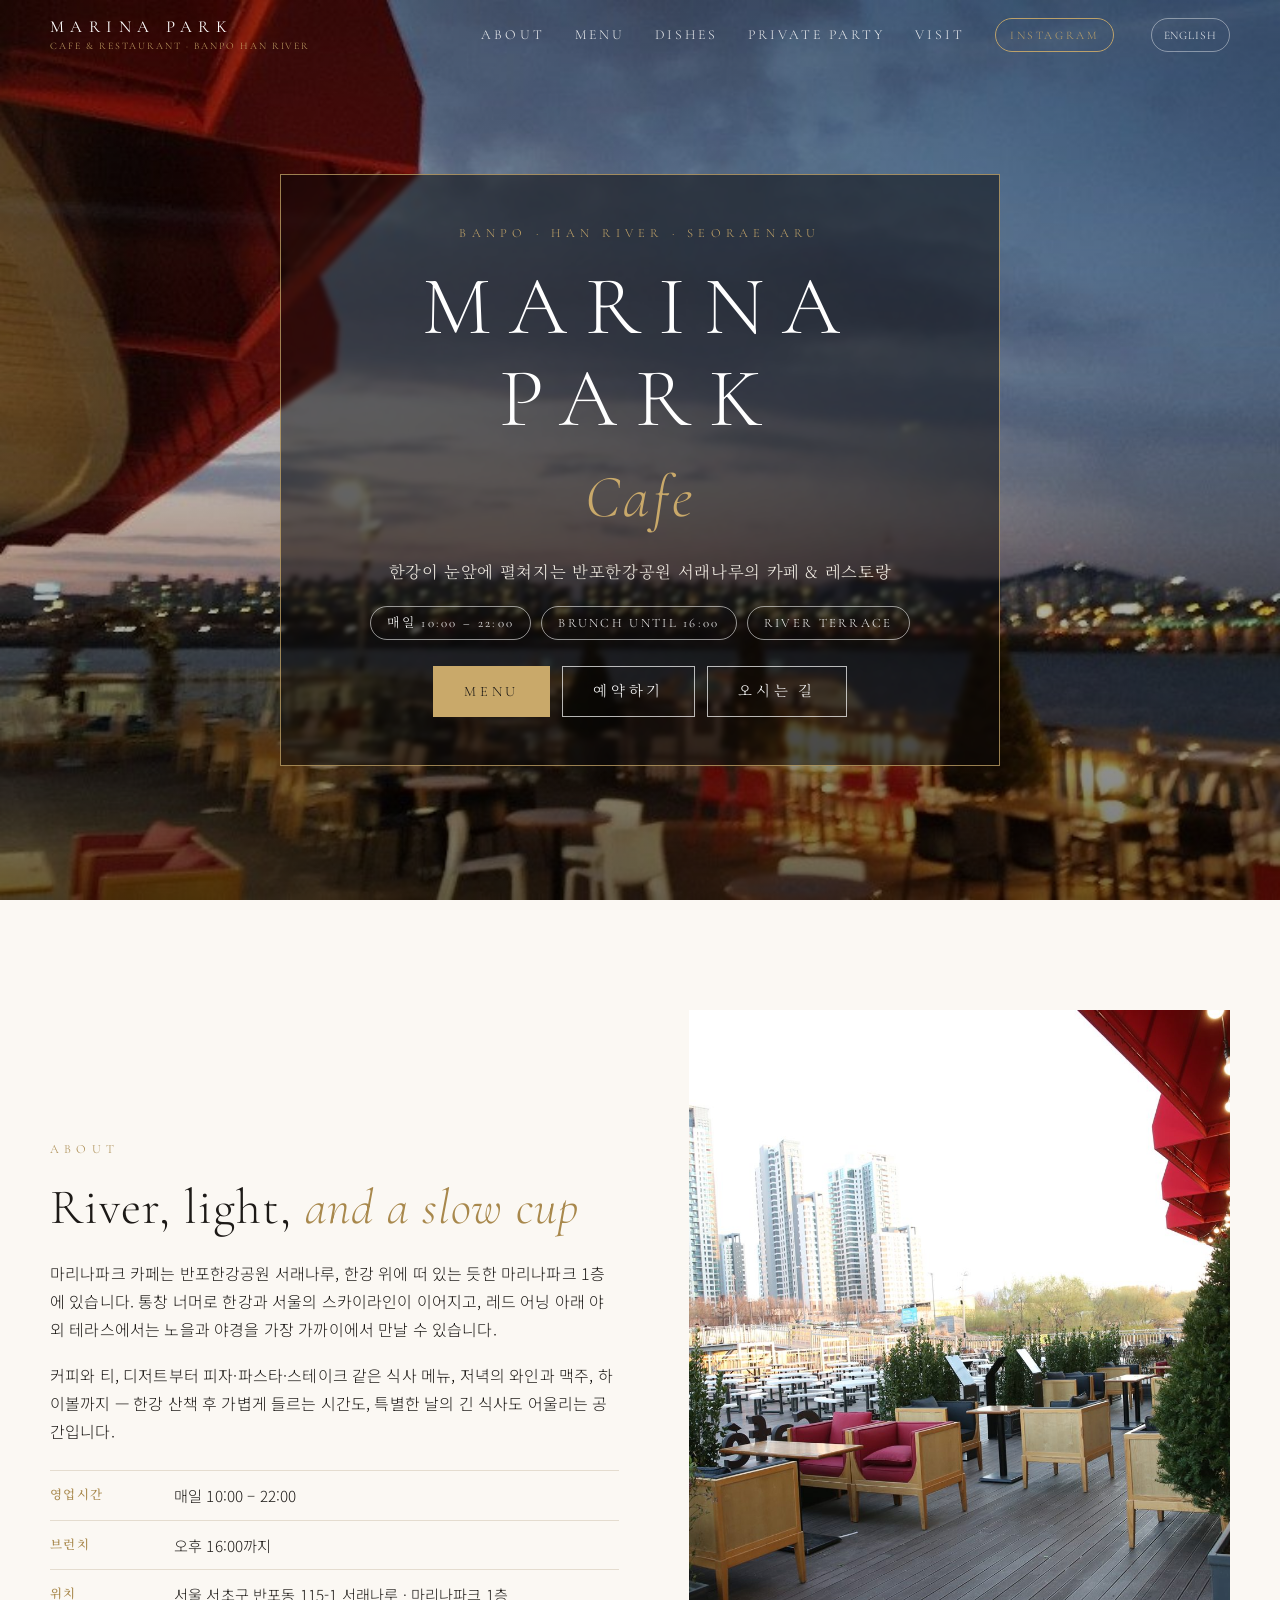
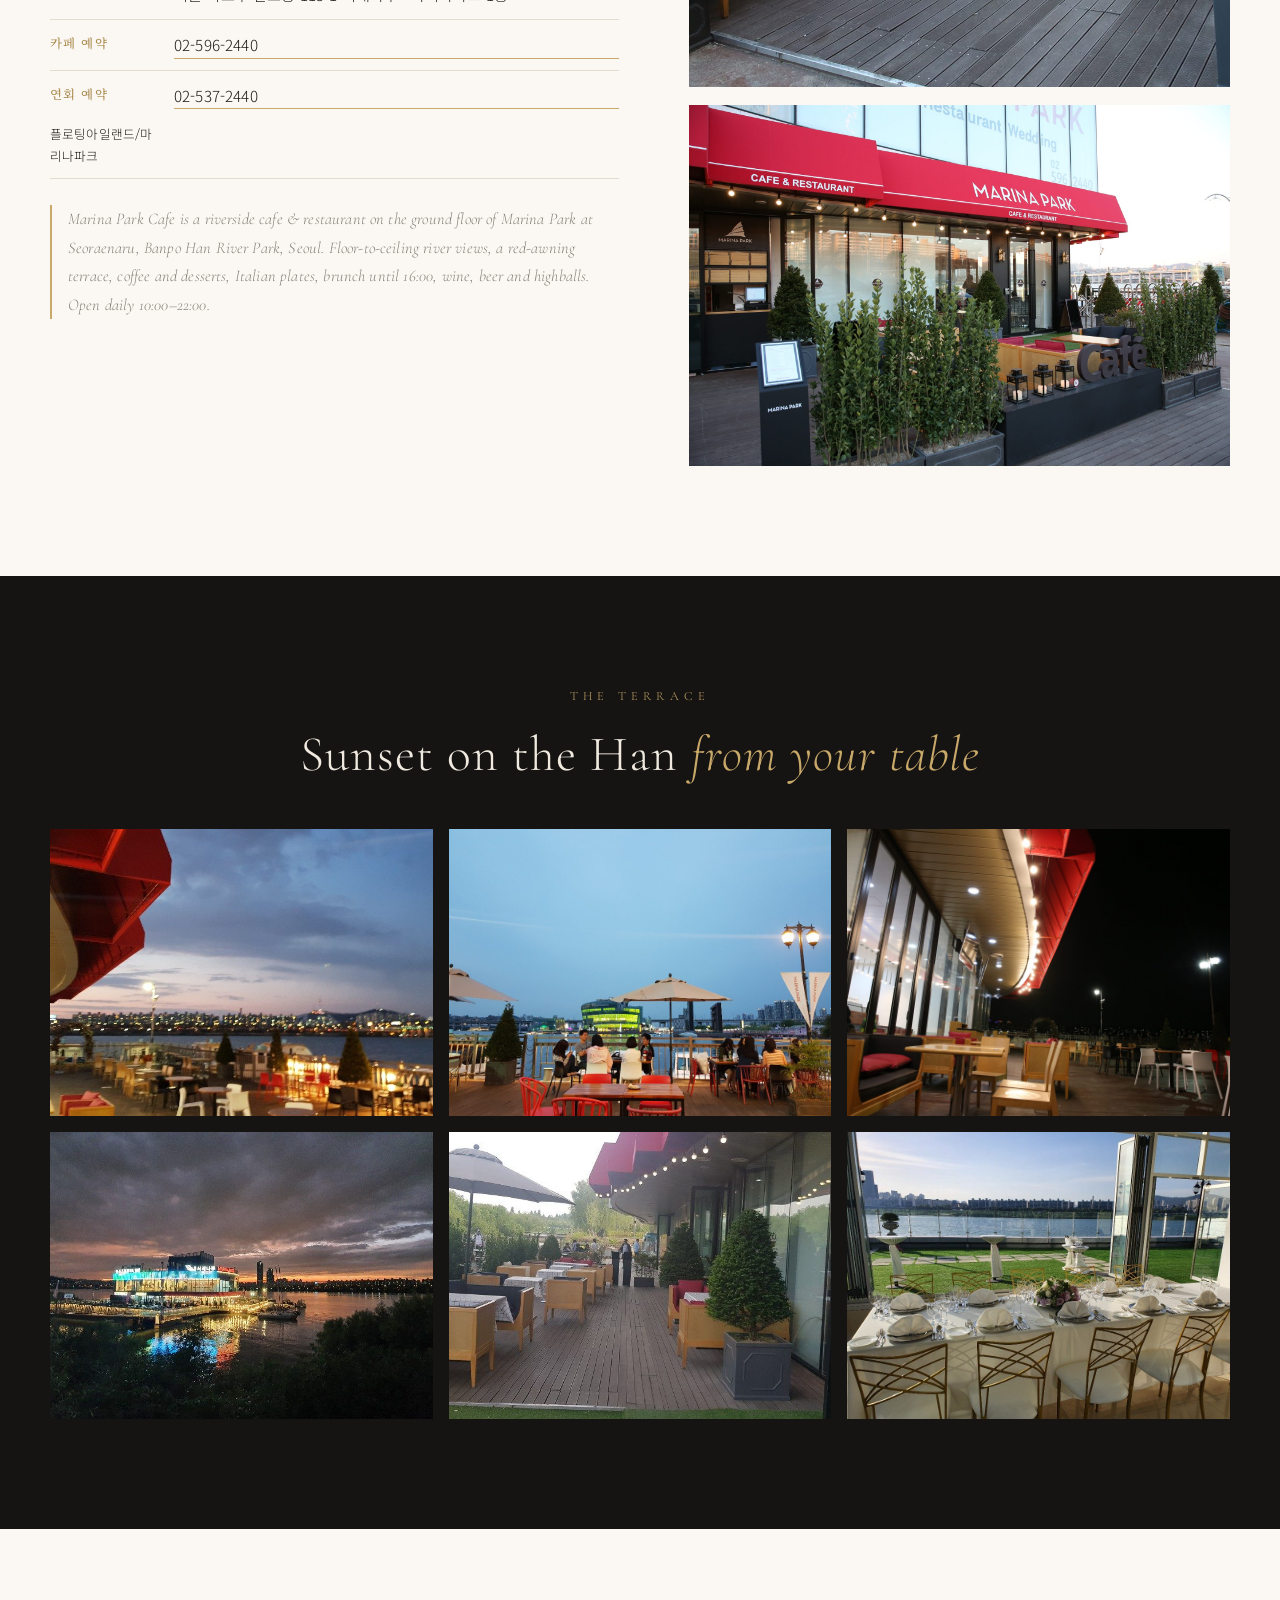
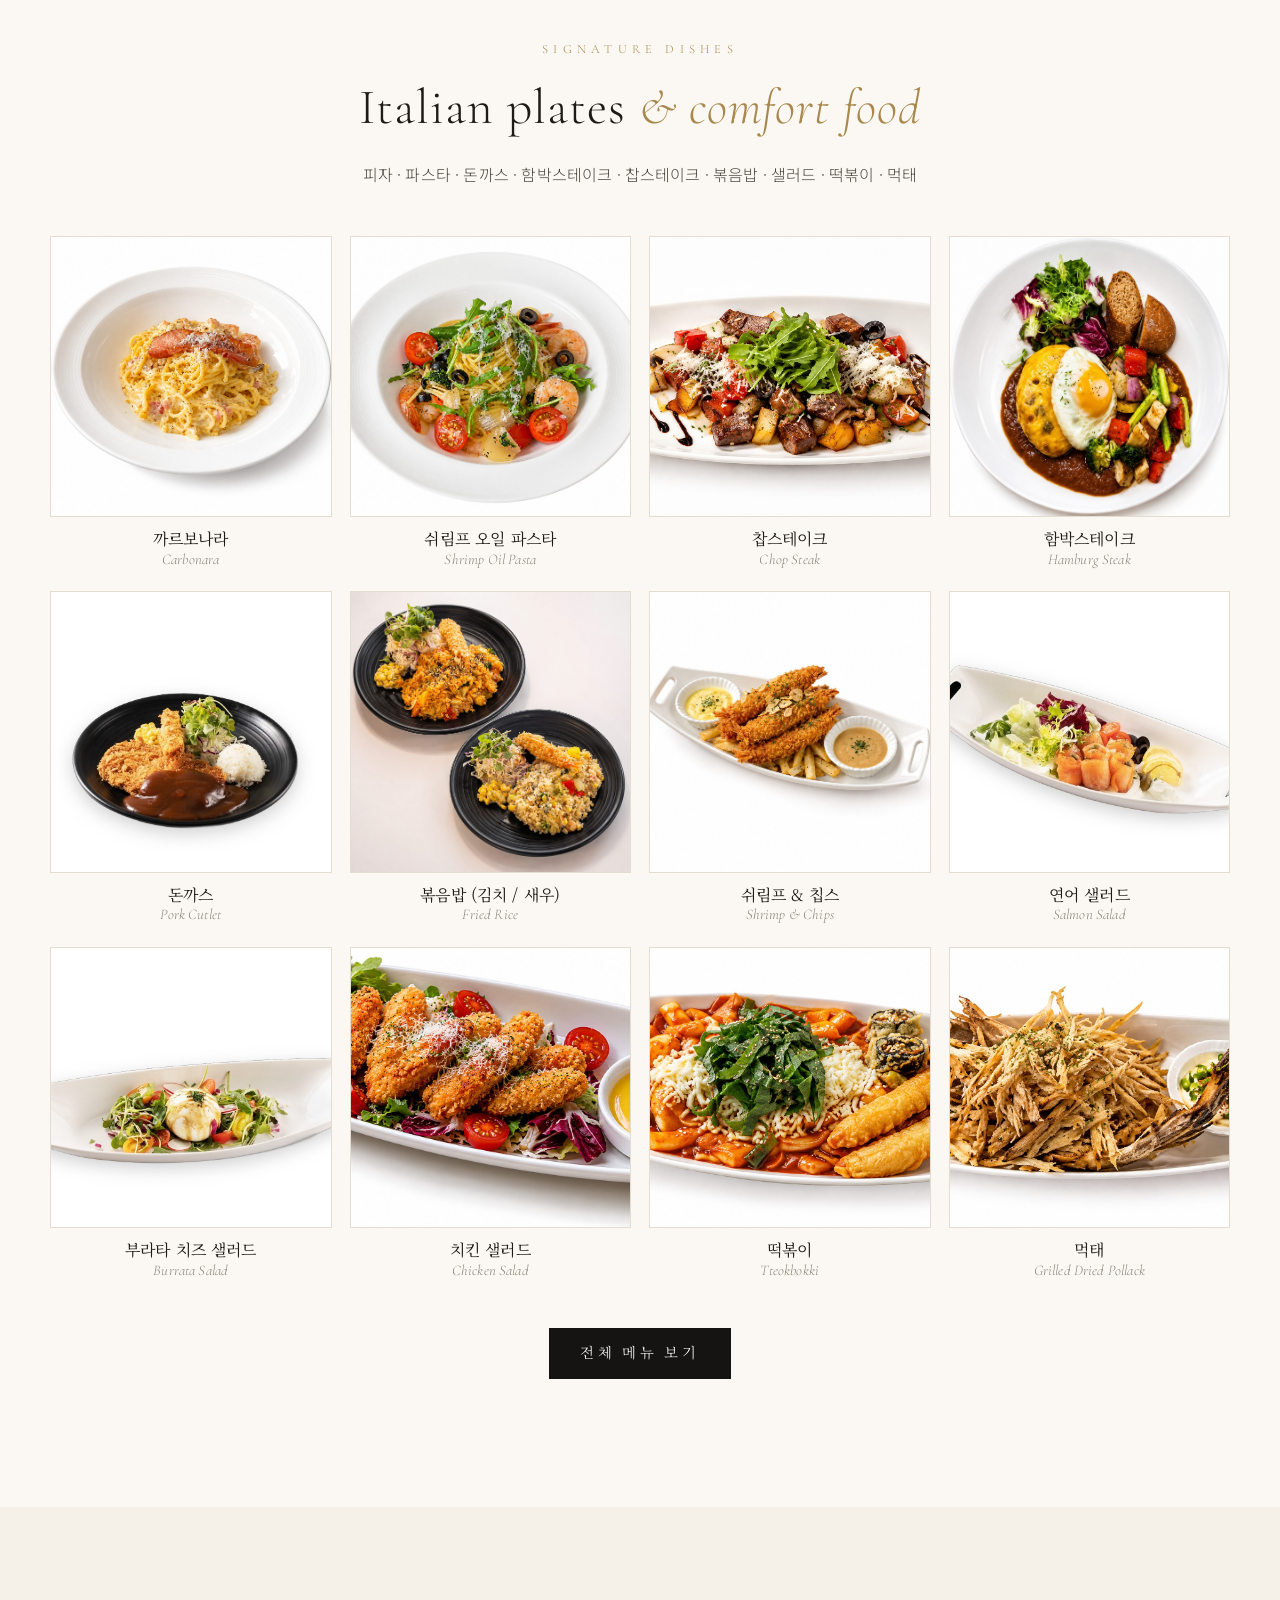
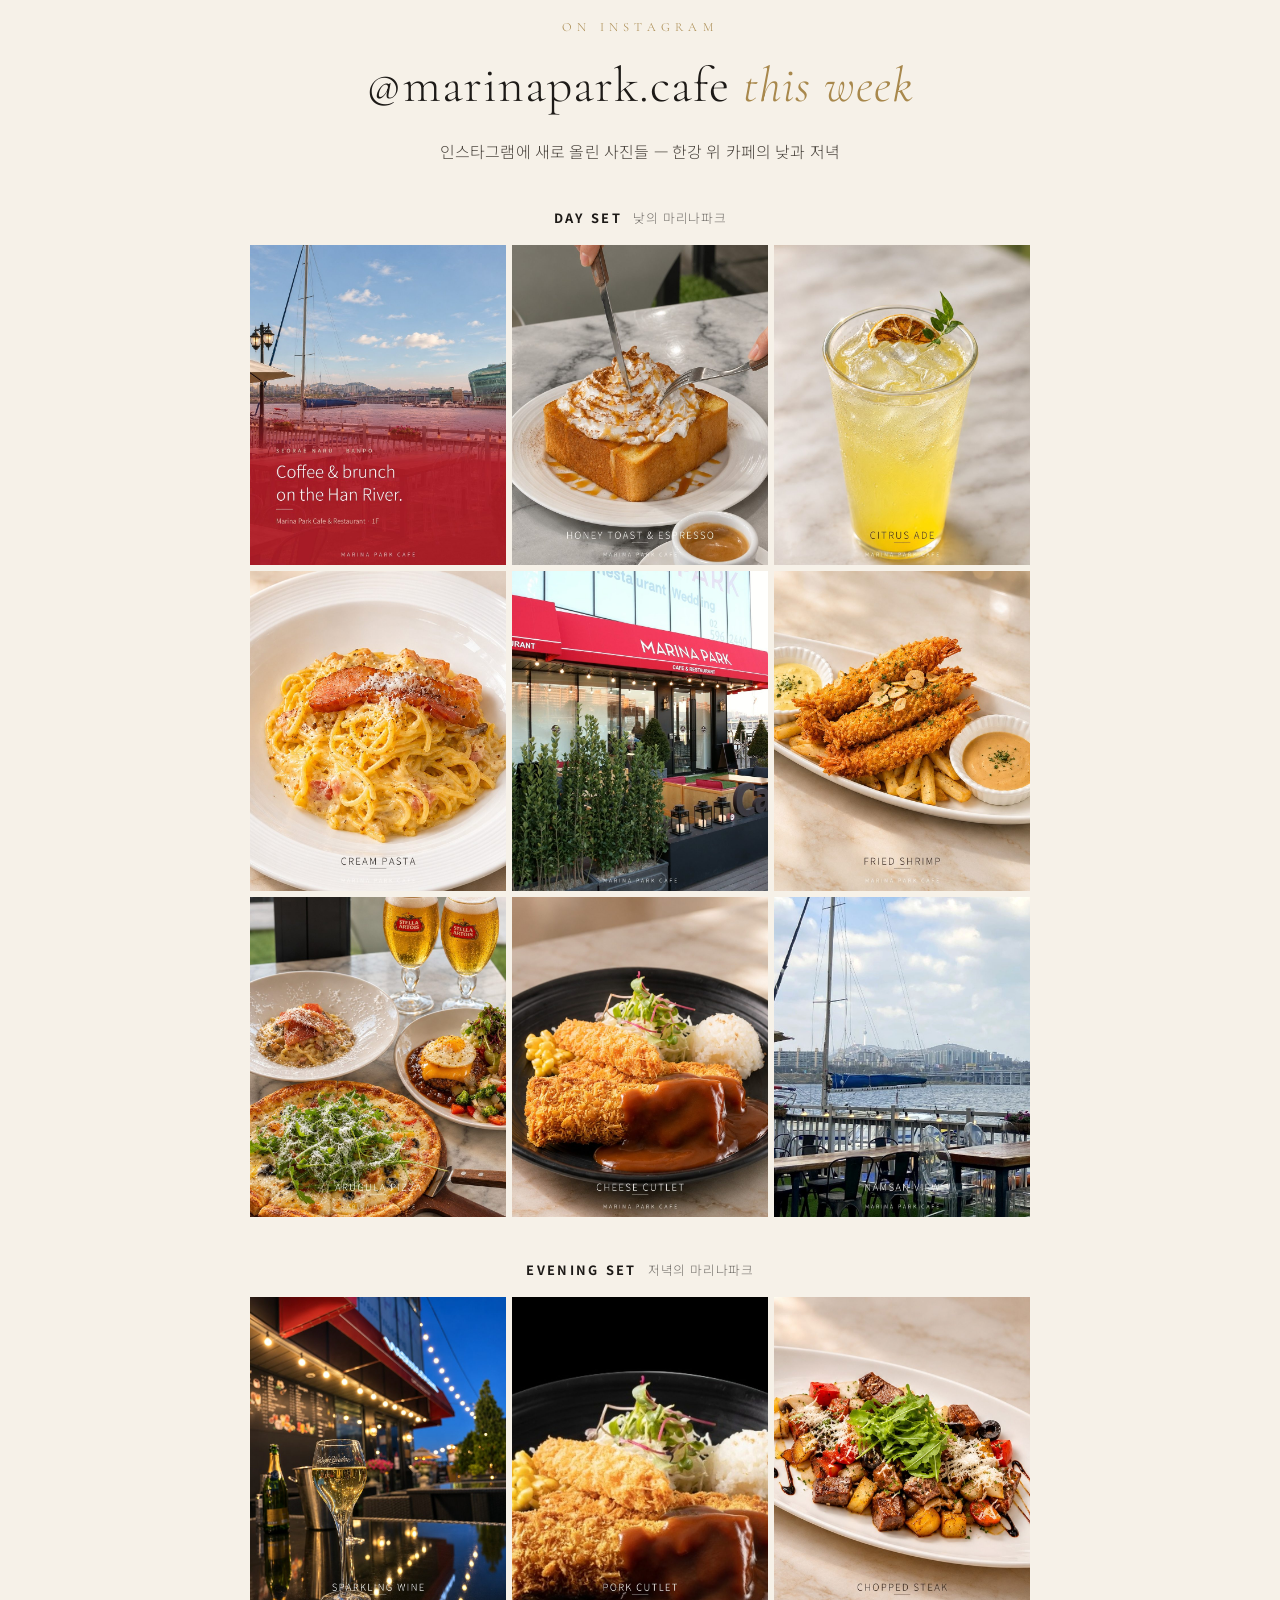
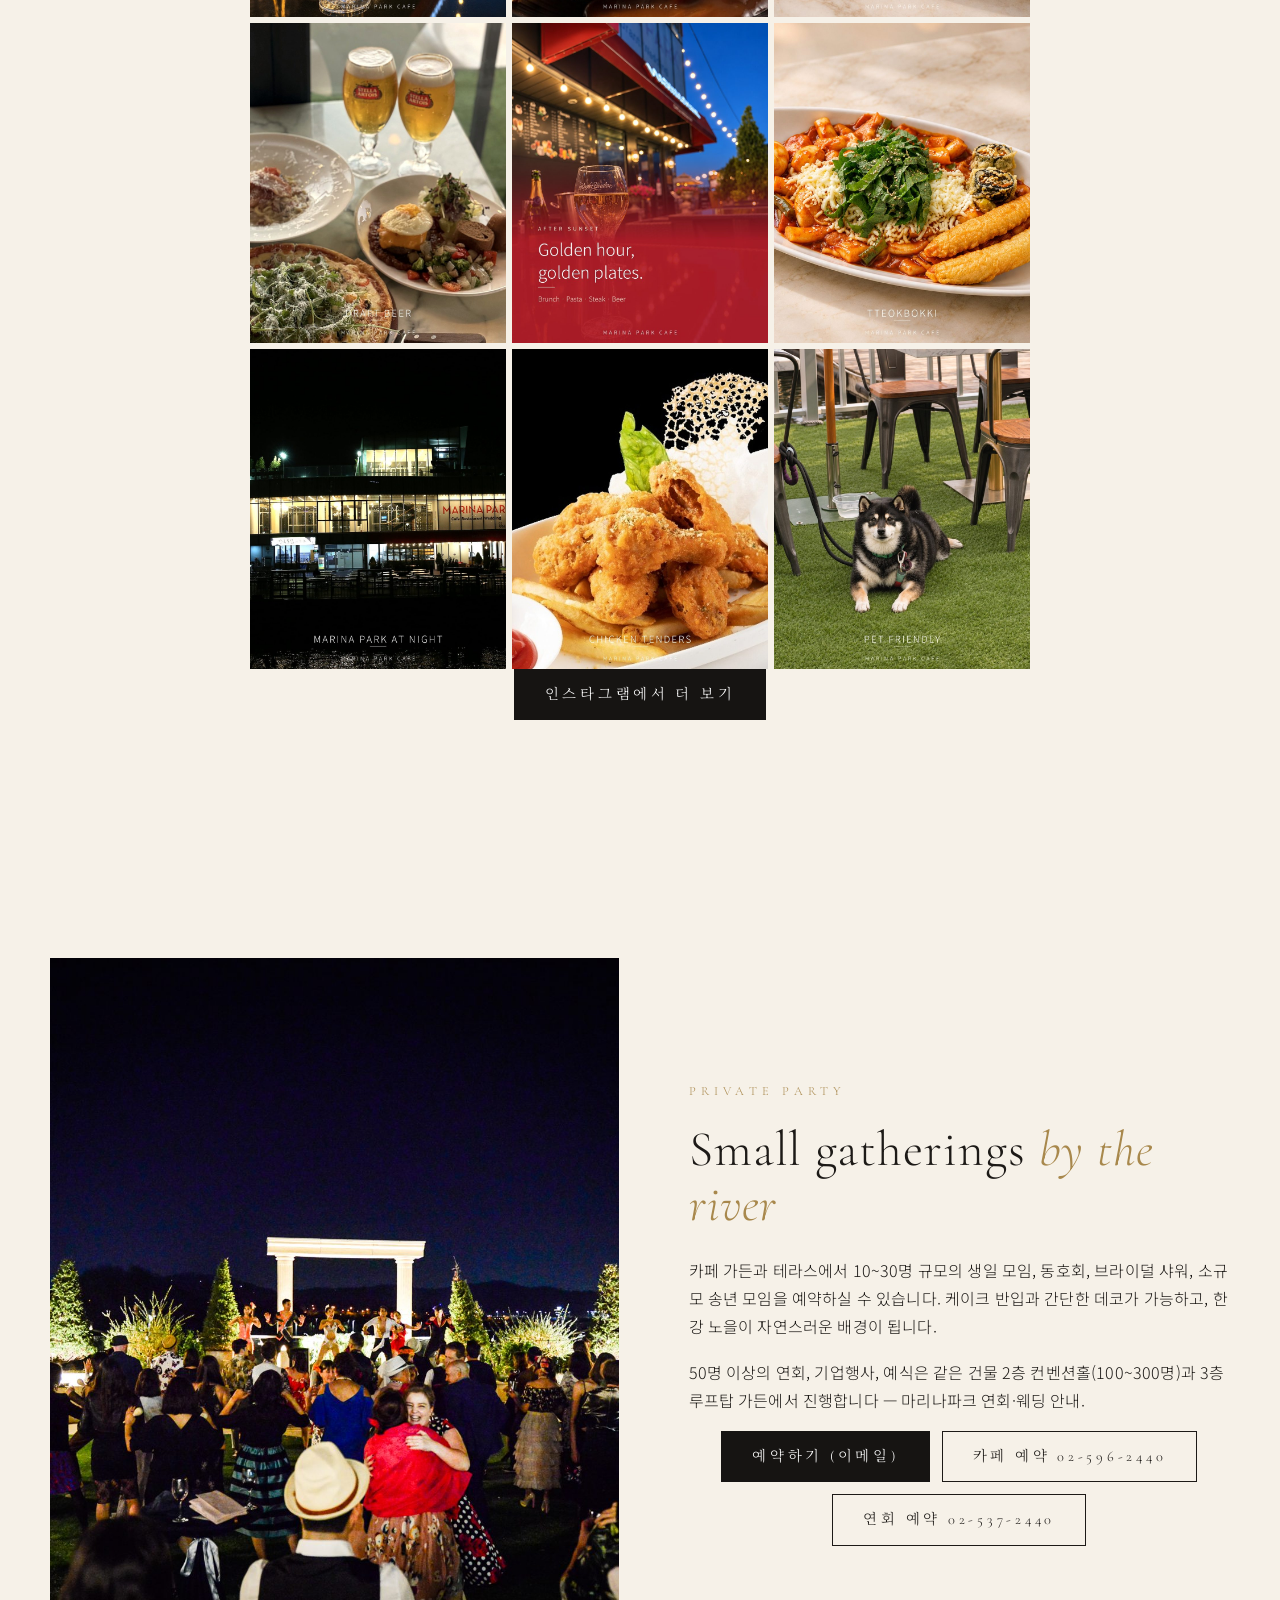
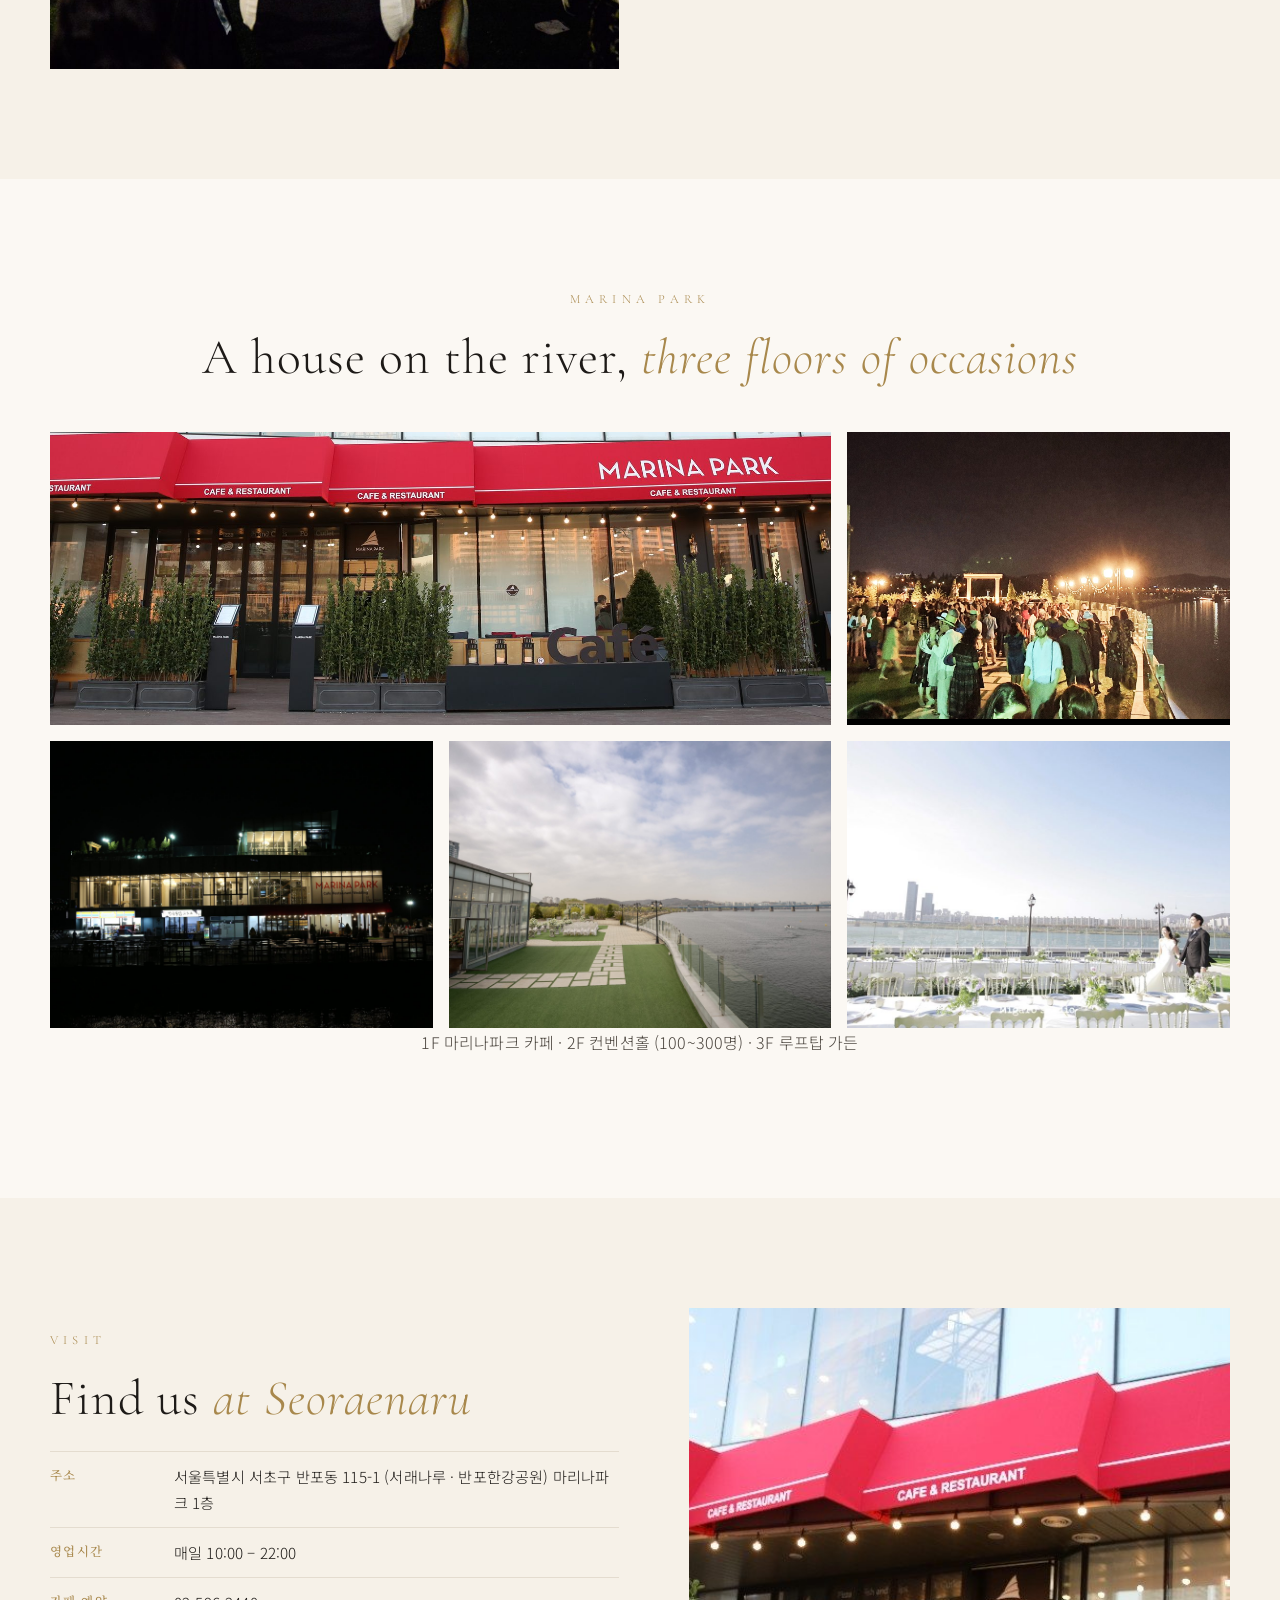
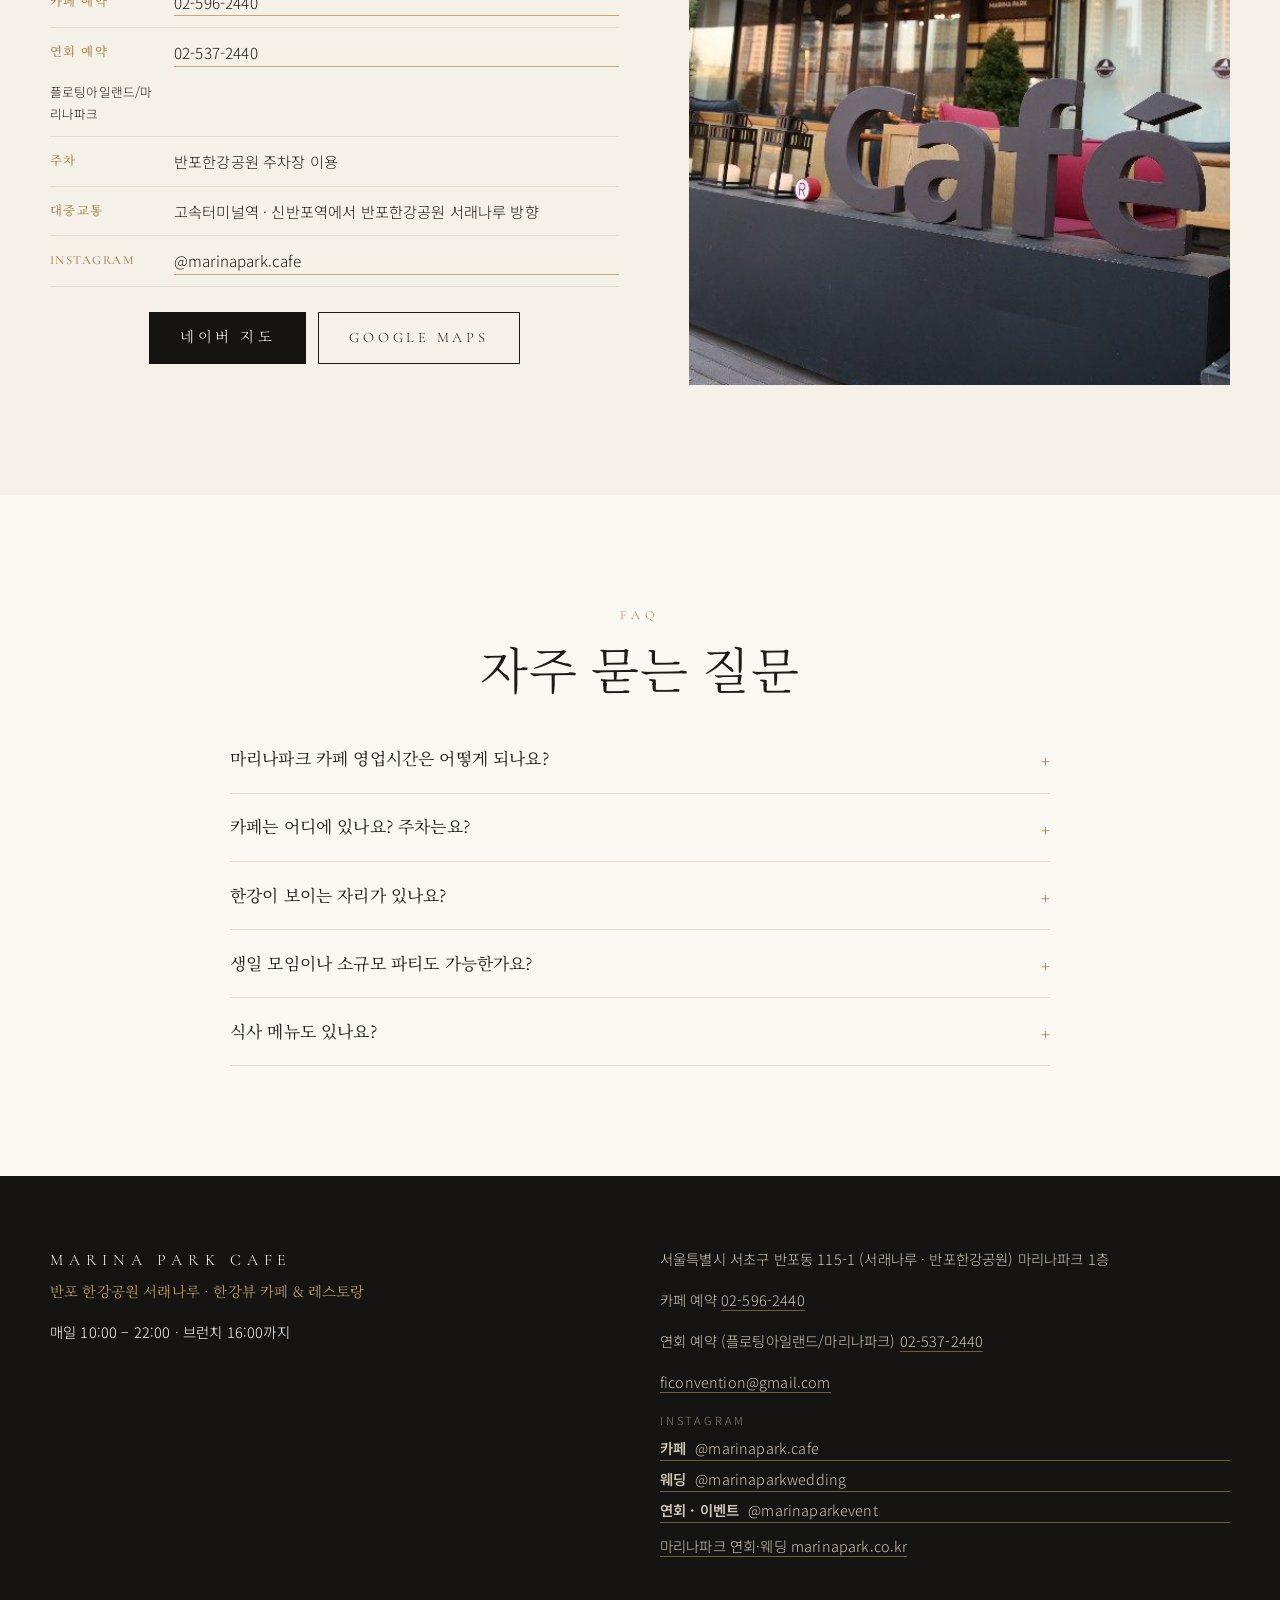
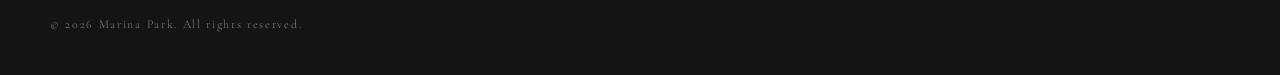
==== commit e0a986fa: "Add @marinapark.cafe Instagram sets (day + evening, 18 photos) section Co-Authored-By: Claude Opus 5" ====
--- a/index.html
+++ b/index.html
@@ -95,6 +95,16 @@
     </div>
   </section>
 
+  <section class="section section-cream" id="instagram">
+    <div class="wrap">
+      <p class="eyebrow center">ON INSTAGRAM</p>
+      <h2 class="center">@marinapark.cafe <em>this week</em></h2>
+      <p class="center sub">인스타그램에 새로 올린 사진들 — 한강 위 카페의 낮과 저녁</p>
+      <div class="insta-set"><p class="insta-set-title"><b>Day Set</b><span>낮의 마리나파크</span></p><div class="insta-grid"><a href="images/insta-1-01.jpg" data-lightbox><img src="images/insta-1-01.jpg" alt="Coffee &amp; brunch on the Han River — @marinapark.cafe" loading="lazy" width="900" height="1125"></a><a href="images/insta-1-02.jpg" data-lightbox><img src="images/insta-1-02.jpg" alt="Honey Toast &amp; Espresso — @marinapark.cafe" loading="lazy" width="900" height="1125"></a><a href="images/insta-1-03.jpg" data-lightbox><img src="images/insta-1-03.jpg" alt="Citrus Ade — @marinapark.cafe" loading="lazy" width="900" height="1125"></a><a href="images/insta-1-04.jpg" data-lightbox><img src="images/insta-1-04.jpg" alt="Cream Pasta — @marinapark.cafe" loading="lazy" width="900" height="1125"></a><a href="images/insta-1-05.jpg" data-lightbox><img src="images/insta-1-05.jpg" alt="Red awning cafe front — @marinapark.cafe" loading="lazy" width="900" height="1125"></a><a href="images/insta-1-06.jpg" data-lightbox><img src="images/insta-1-06.jpg" alt="Fried Shrimp — @marinapark.cafe" loading="lazy" width="900" height="1125"></a><a href="images/insta-1-07.jpg" data-lightbox><img src="images/insta-1-07.jpg" alt="Arugula pizza, pasta &amp; draft beer — @marinapark.cafe" loading="lazy" width="900" height="1125"></a><a href="images/insta-1-08.jpg" data-lightbox><img src="images/insta-1-08.jpg" alt="Cheese Cutlet — @marinapark.cafe" loading="lazy" width="900" height="1125"></a><a href="images/insta-1-09.jpg" data-lightbox><img src="images/insta-1-09.jpg" alt="Namsan view terrace — @marinapark.cafe" loading="lazy" width="900" height="1125"></a></div></div><div class="insta-set"><p class="insta-set-title"><b>Evening Set</b><span>저녁의 마리나파크</span></p><div class="insta-grid"><a href="images/insta-2-01.jpg" data-lightbox><img src="images/insta-2-01.jpg" alt="Sparkling wine on the night terrace — @marinapark.cafe" loading="lazy" width="900" height="1125"></a><a href="images/insta-2-02.jpg" data-lightbox><img src="images/insta-2-02.jpg" alt="Pork Cutlet — @marinapark.cafe" loading="lazy" width="900" height="1125"></a><a href="images/insta-2-03.jpg" data-lightbox><img src="images/insta-2-03.jpg" alt="Chop Steak — @marinapark.cafe" loading="lazy" width="900" height="1125"></a><a href="images/insta-2-04.jpg" data-lightbox><img src="images/insta-2-04.jpg" alt="Draft beer &amp; brunch plates — @marinapark.cafe" loading="lazy" width="900" height="1125"></a><a href="images/insta-2-05.jpg" data-lightbox><img src="images/insta-2-05.jpg" alt="Golden hour, golden plates — @marinapark.cafe" loading="lazy" width="900" height="1125"></a><a href="images/insta-2-06.jpg" data-lightbox><img src="images/insta-2-06.jpg" alt="Tteokbokki — @marinapark.cafe" loading="lazy" width="900" height="1125"></a><a href="images/insta-2-07.jpg" data-lightbox><img src="images/insta-2-07.jpg" alt="Marina Park at night — @marinapark.cafe" loading="lazy" width="900" height="1125"></a><a href="images/insta-2-08.jpg" data-lightbox><img src="images/insta-2-08.jpg" alt="Chicken Tenders — @marinapark.cafe" loading="lazy" width="900" height="1125"></a><a href="images/insta-2-09.jpg" data-lightbox><img src="images/insta-2-09.jpg" alt="Dog-friendly terrace — @marinapark.cafe" loading="lazy" width="900" height="1125"></a></div></div>
+      <p class="center"><a class="btn btn-dark" href="https://www.instagram.com/marinapark.cafe" target="_blank" rel="noopener">인스타그램에서 더 보기</a></p>
+    </div>
+  </section>
+
   <section class="section section-cream" id="party">
     <div class="wrap two-col rev">
       <div class="col-media">
--- a/css/style.css
+++ b/css/style.css
@@ -168,3 +168,13 @@
 .foot-insta{display:flex;flex-direction:column;gap:.3rem;margin-bottom:.6rem}
 .foot-insta>span{font-size:.7rem;letter-spacing:.25em;text-transform:uppercase;opacity:.6}
 .foot-insta a b{font-weight:600;margin-right:.3rem}
+
+/* instagram sets */
+.insta-set{margin-top:2.6rem}
+.insta-set-title{display:flex;align-items:baseline;justify-content:center;gap:.7rem;margin:0 0 1rem;letter-spacing:.18em;text-transform:uppercase;font-size:.8rem}
+.insta-set-title span{letter-spacing:.05em;text-transform:none;opacity:.6}
+.insta-grid{display:grid;grid-template-columns:repeat(3,1fr);gap:6px;max-width:780px;margin:0 auto}
+.insta-grid a{display:block;overflow:hidden;background:#000}
+.insta-grid img{width:100%;height:auto;aspect-ratio:4/5;object-fit:cover;transition:transform .8s,opacity .4s}
+.insta-grid a:hover img{transform:scale(1.04);opacity:.92}
+@media (max-width:600px){.insta-grid{gap:3px}}
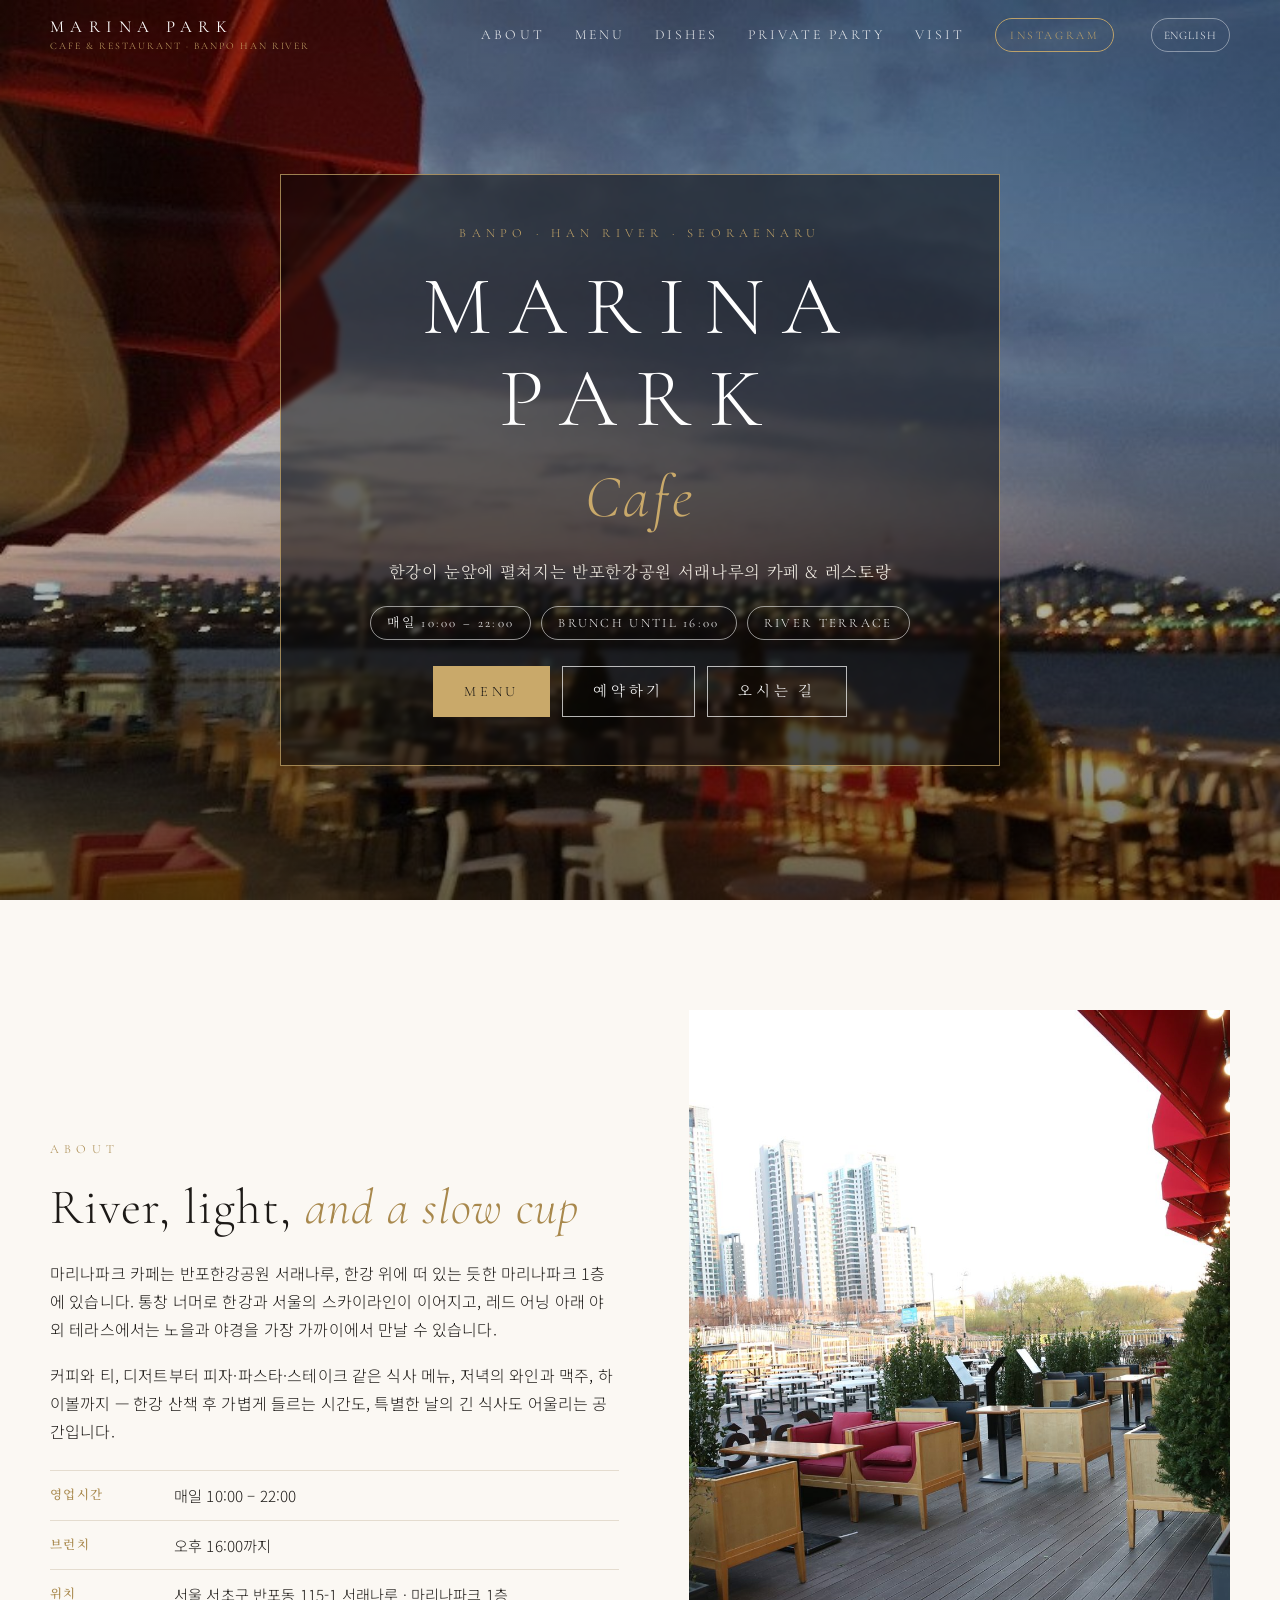
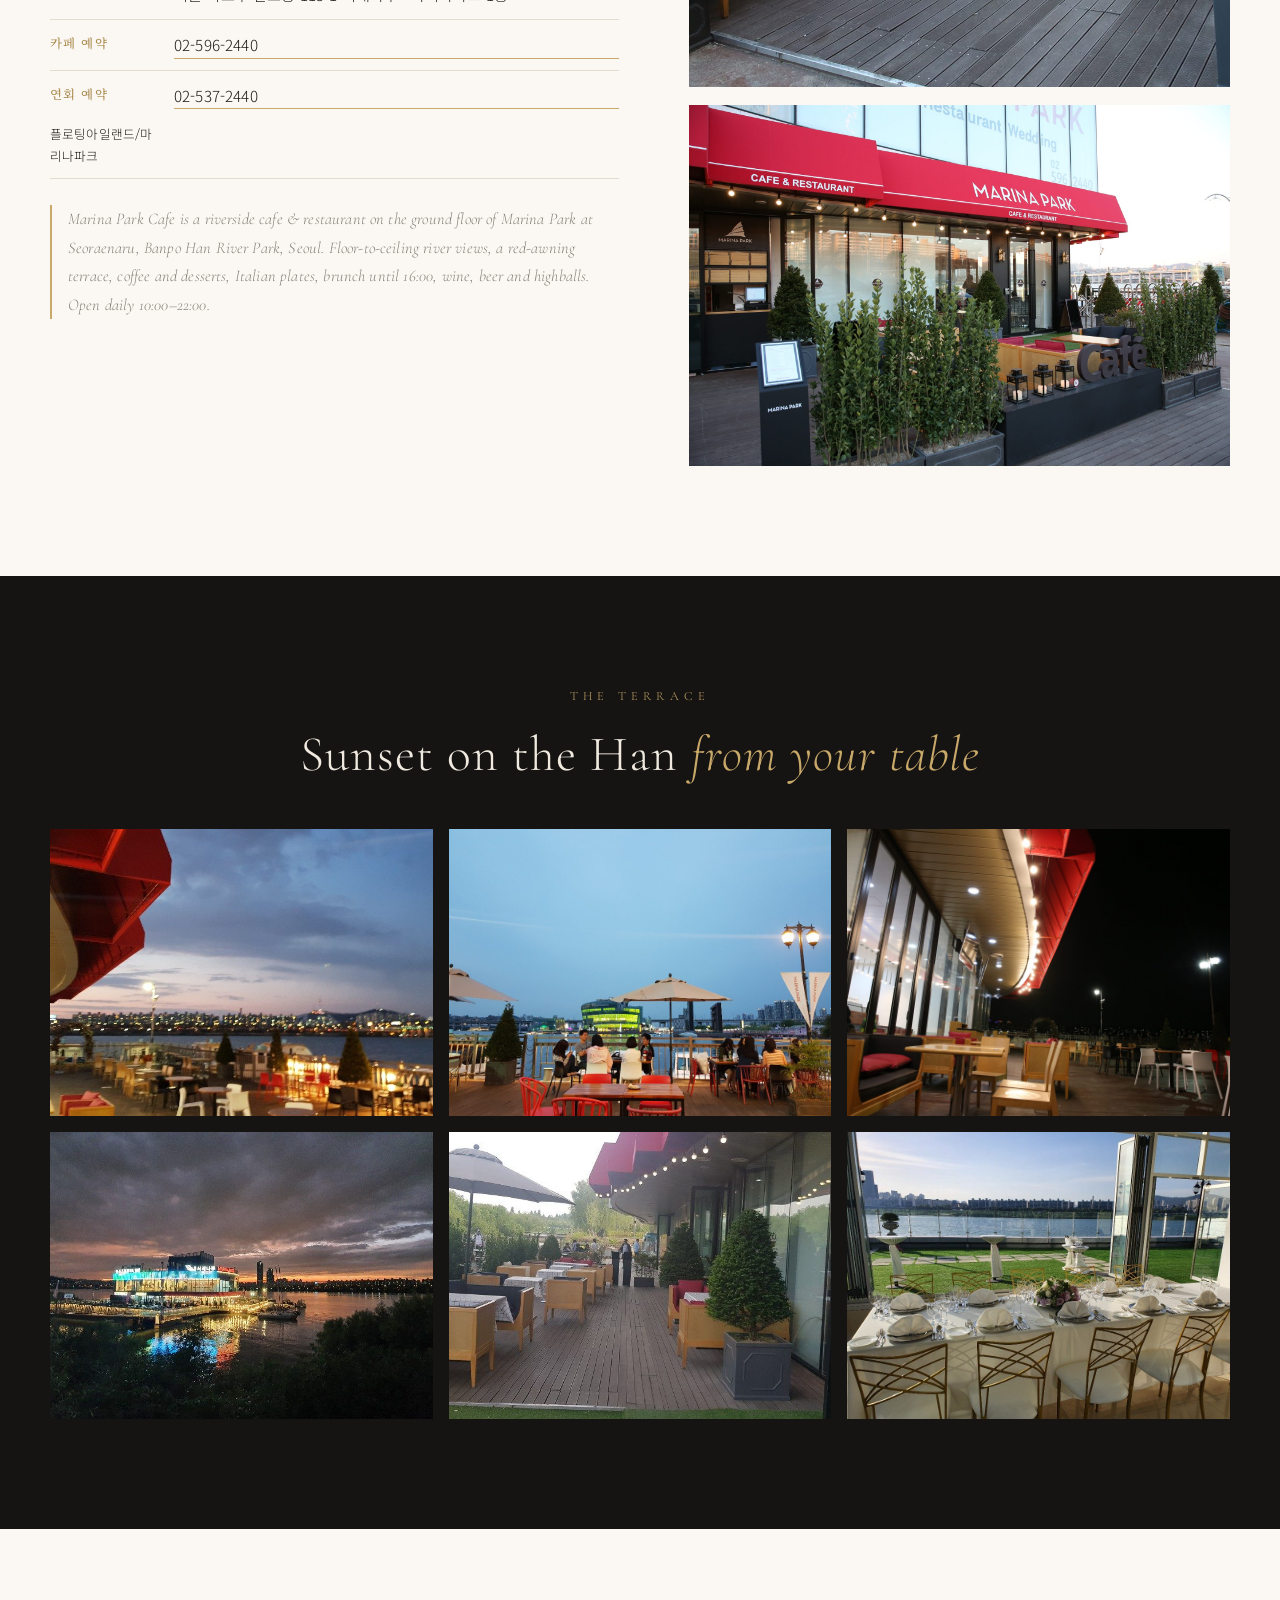
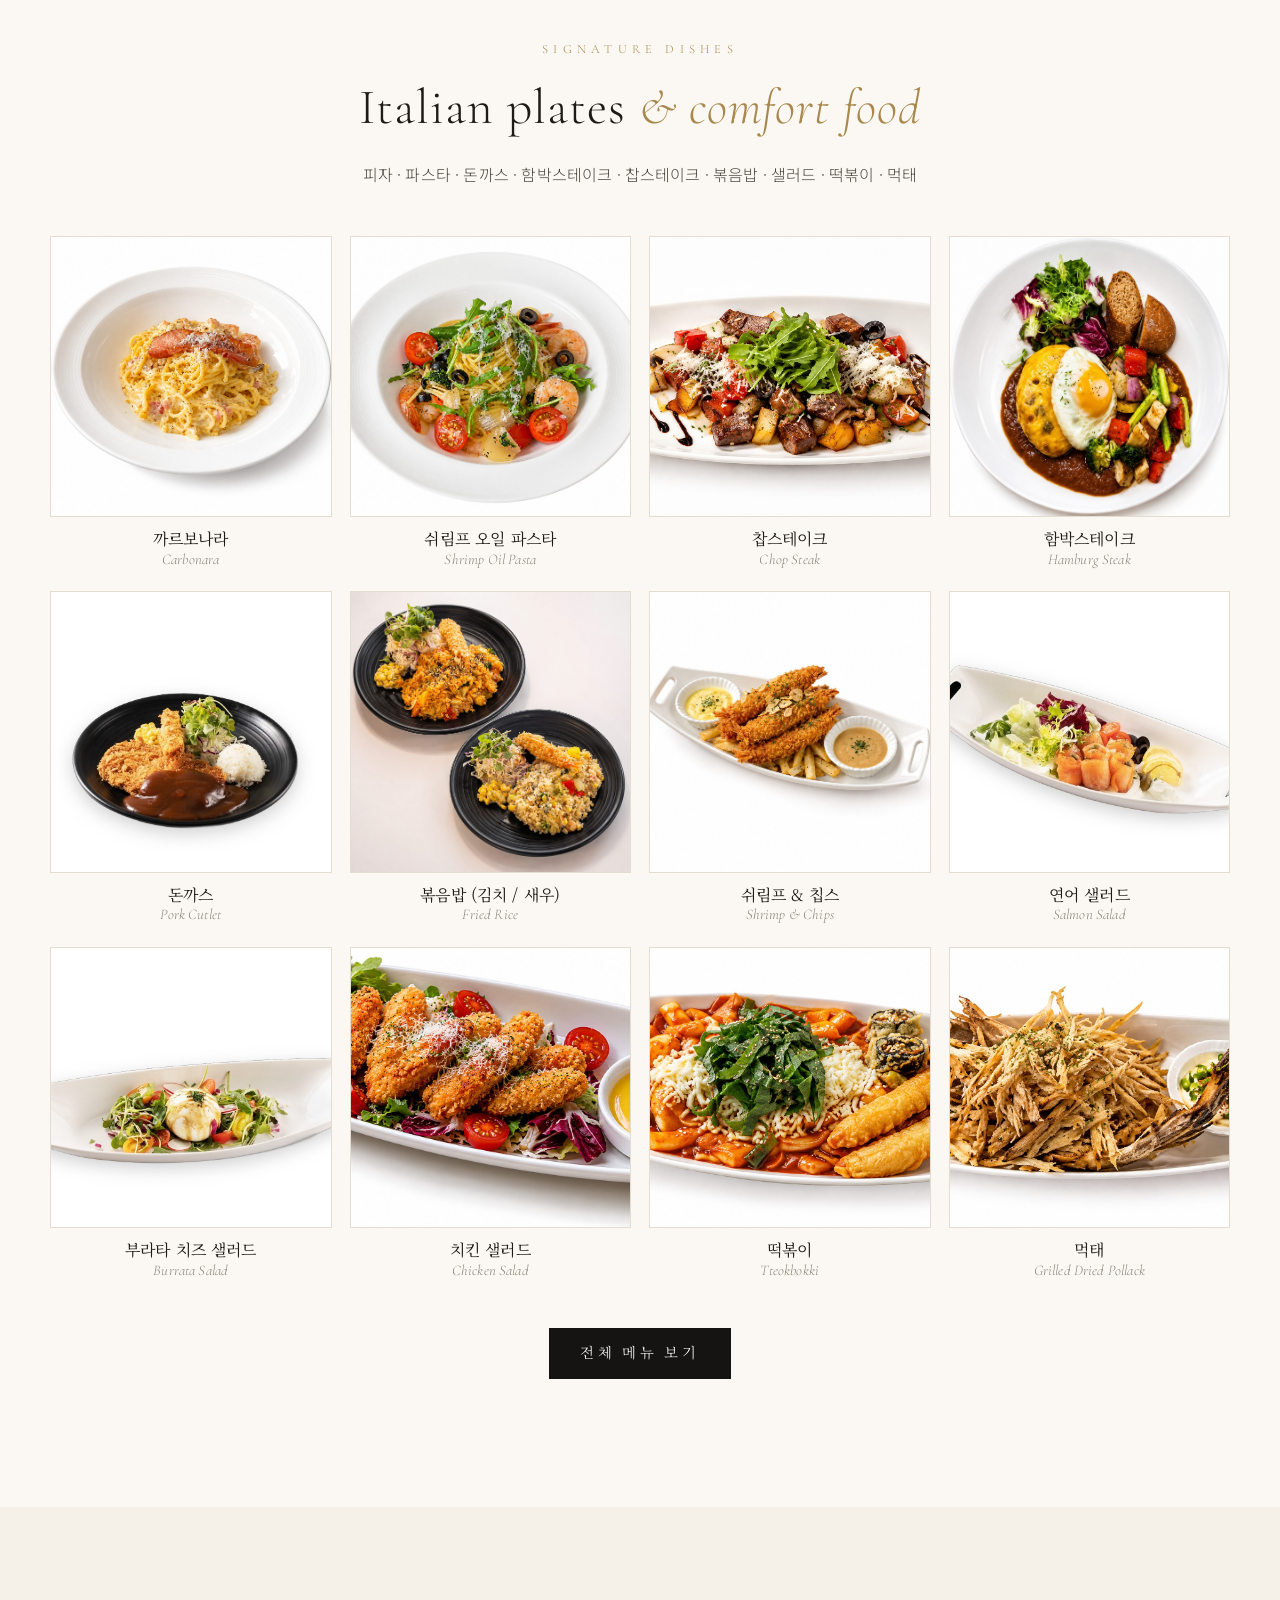
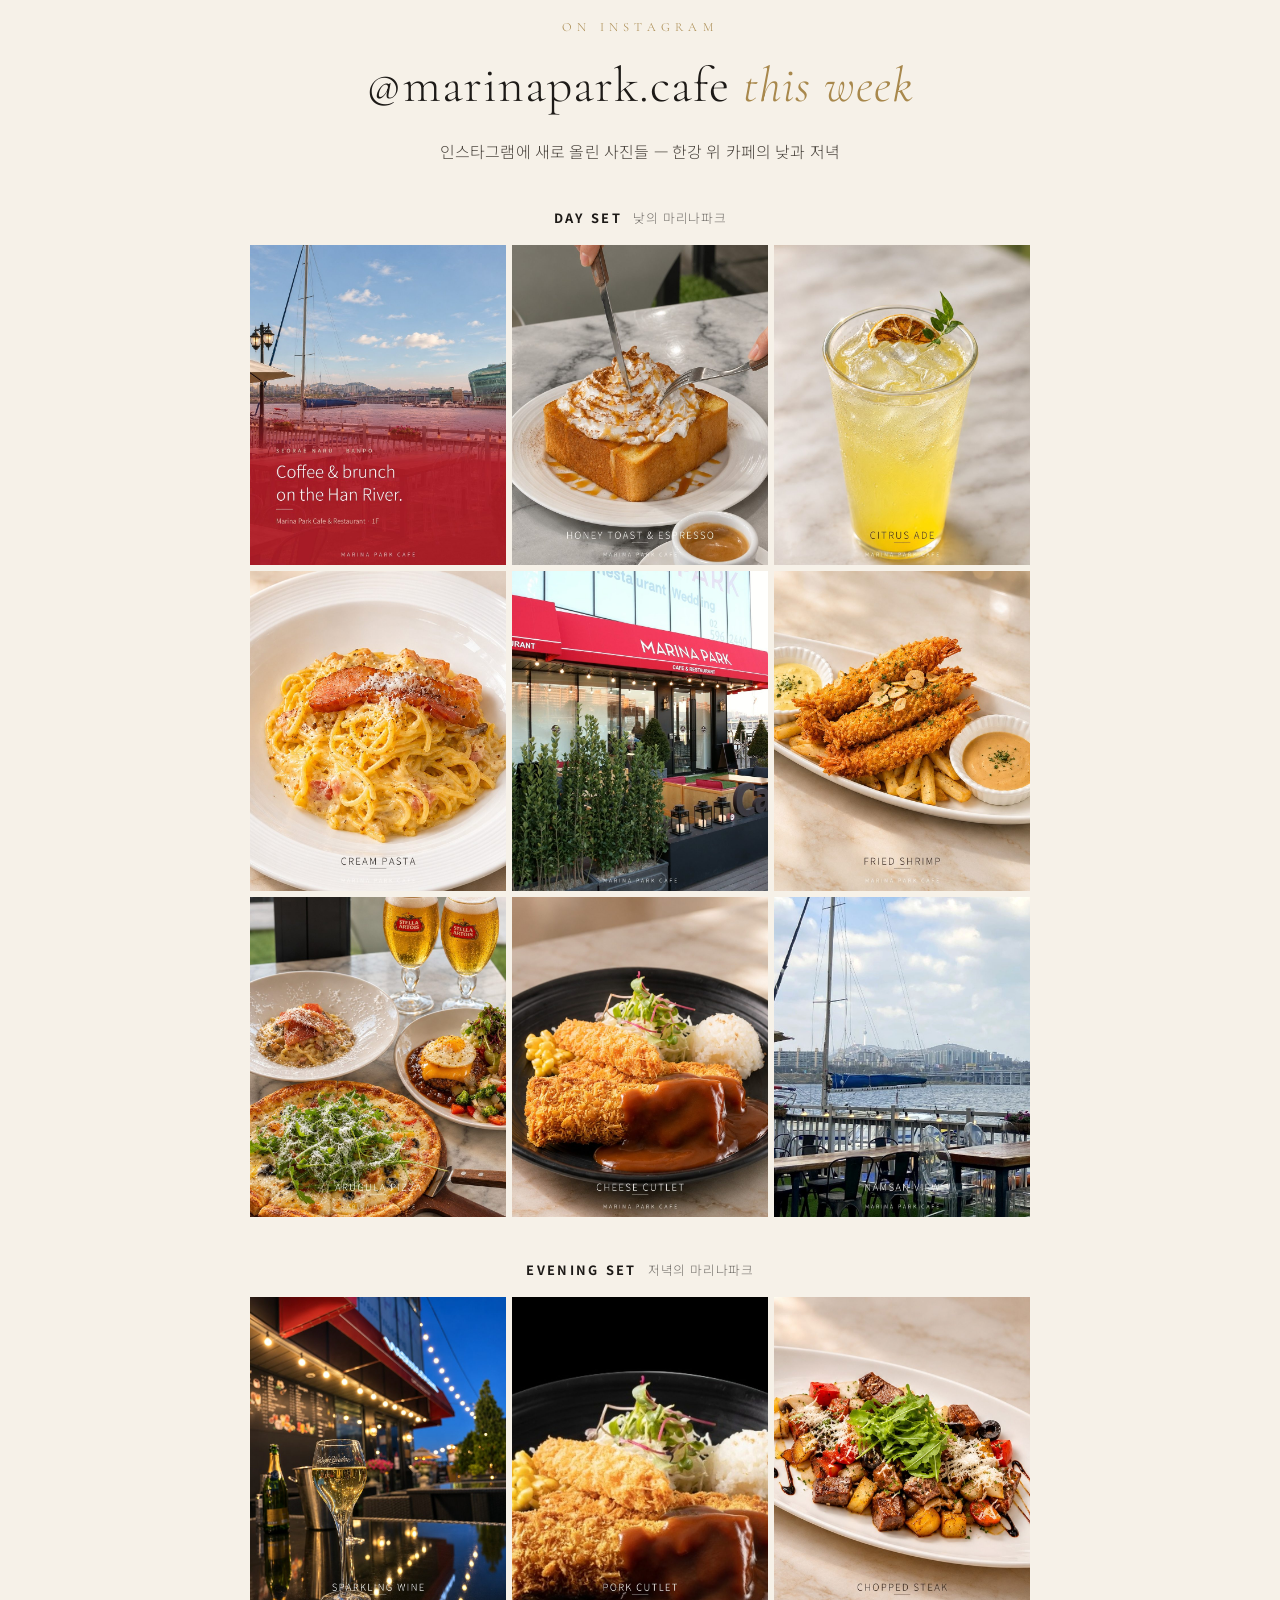
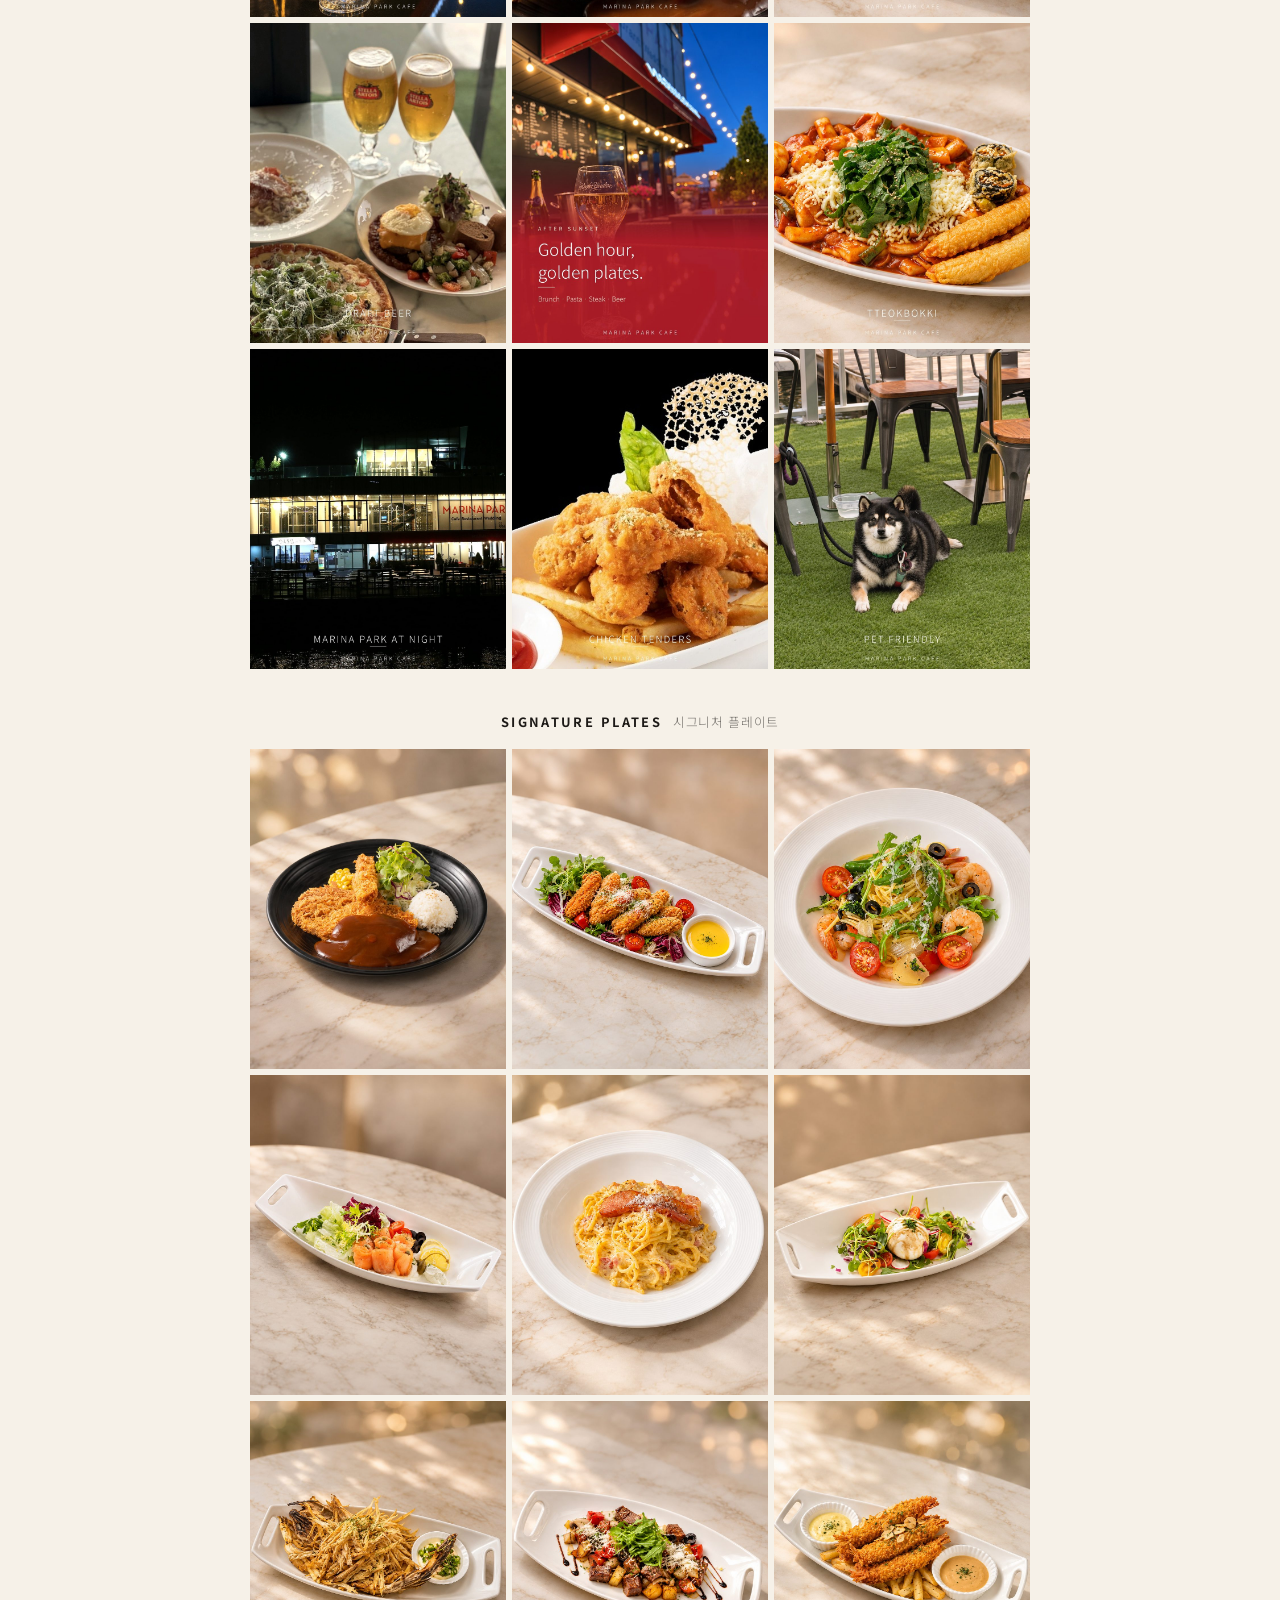
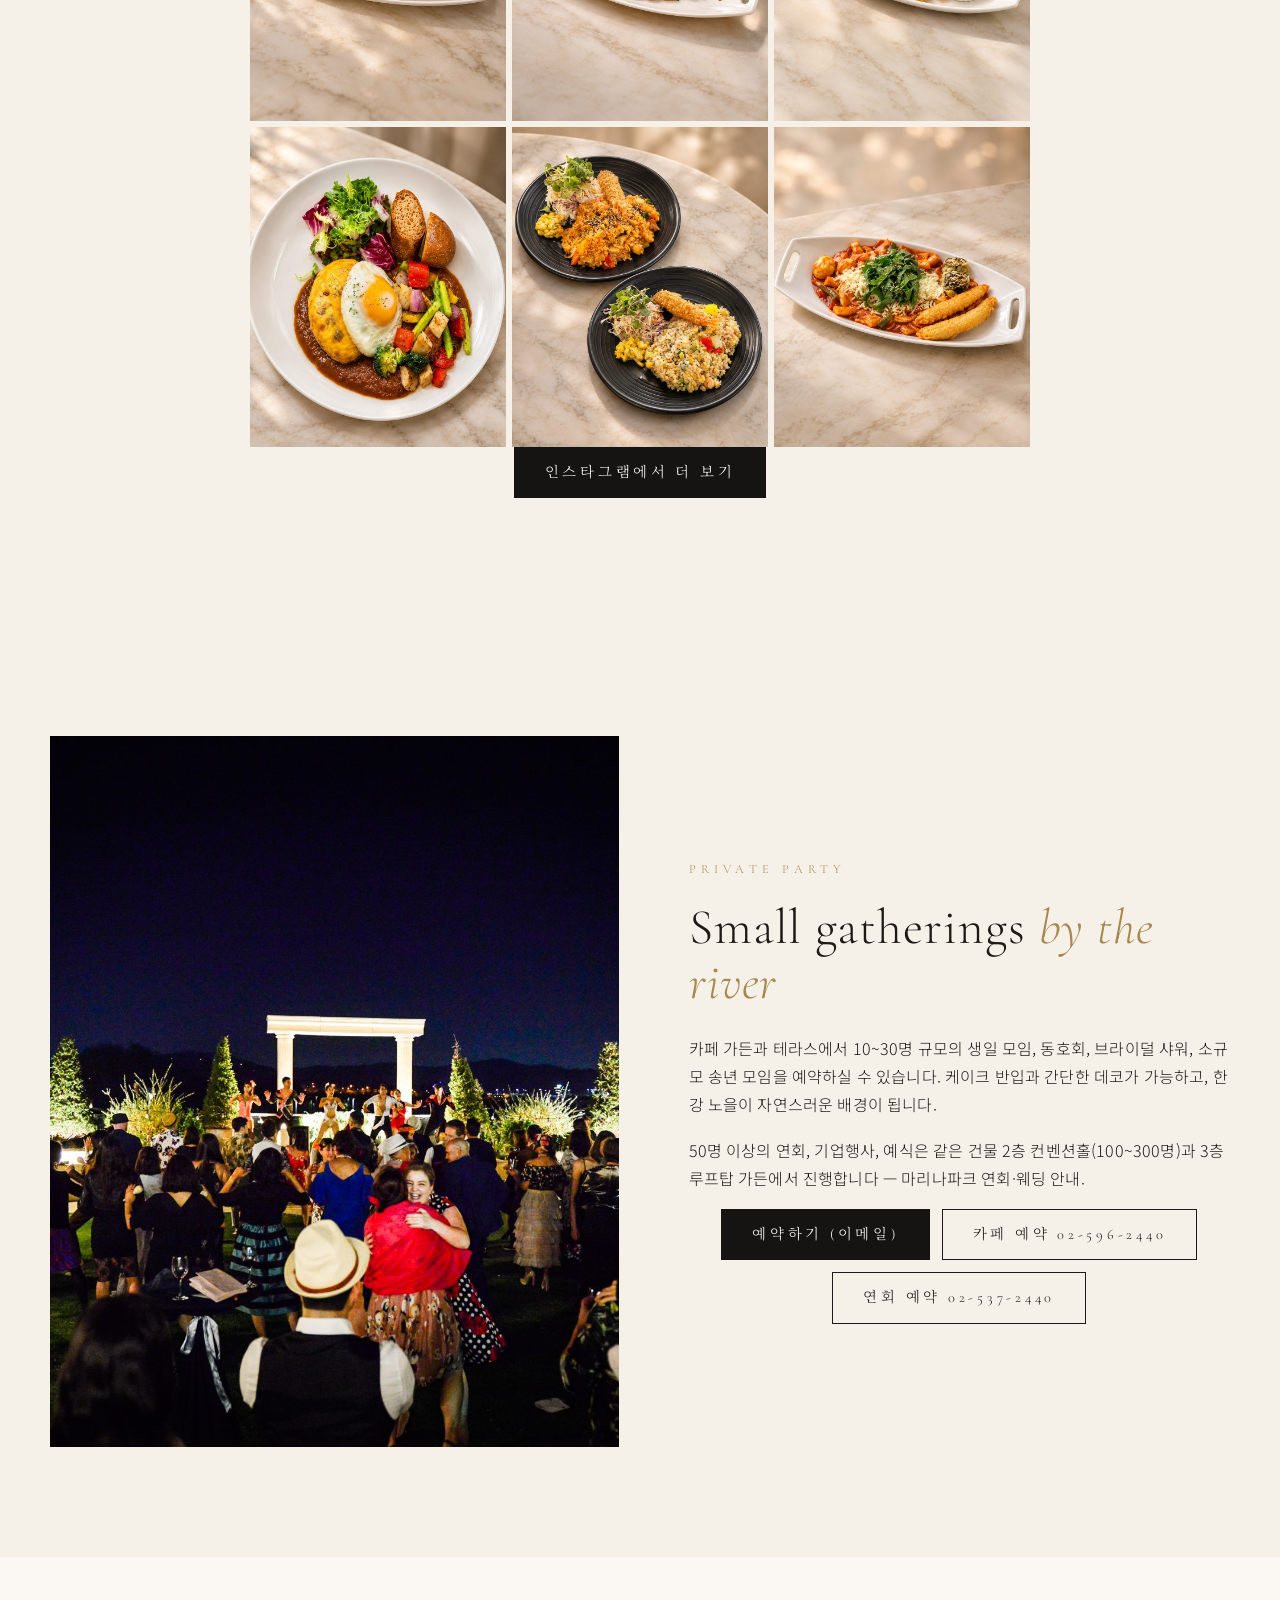
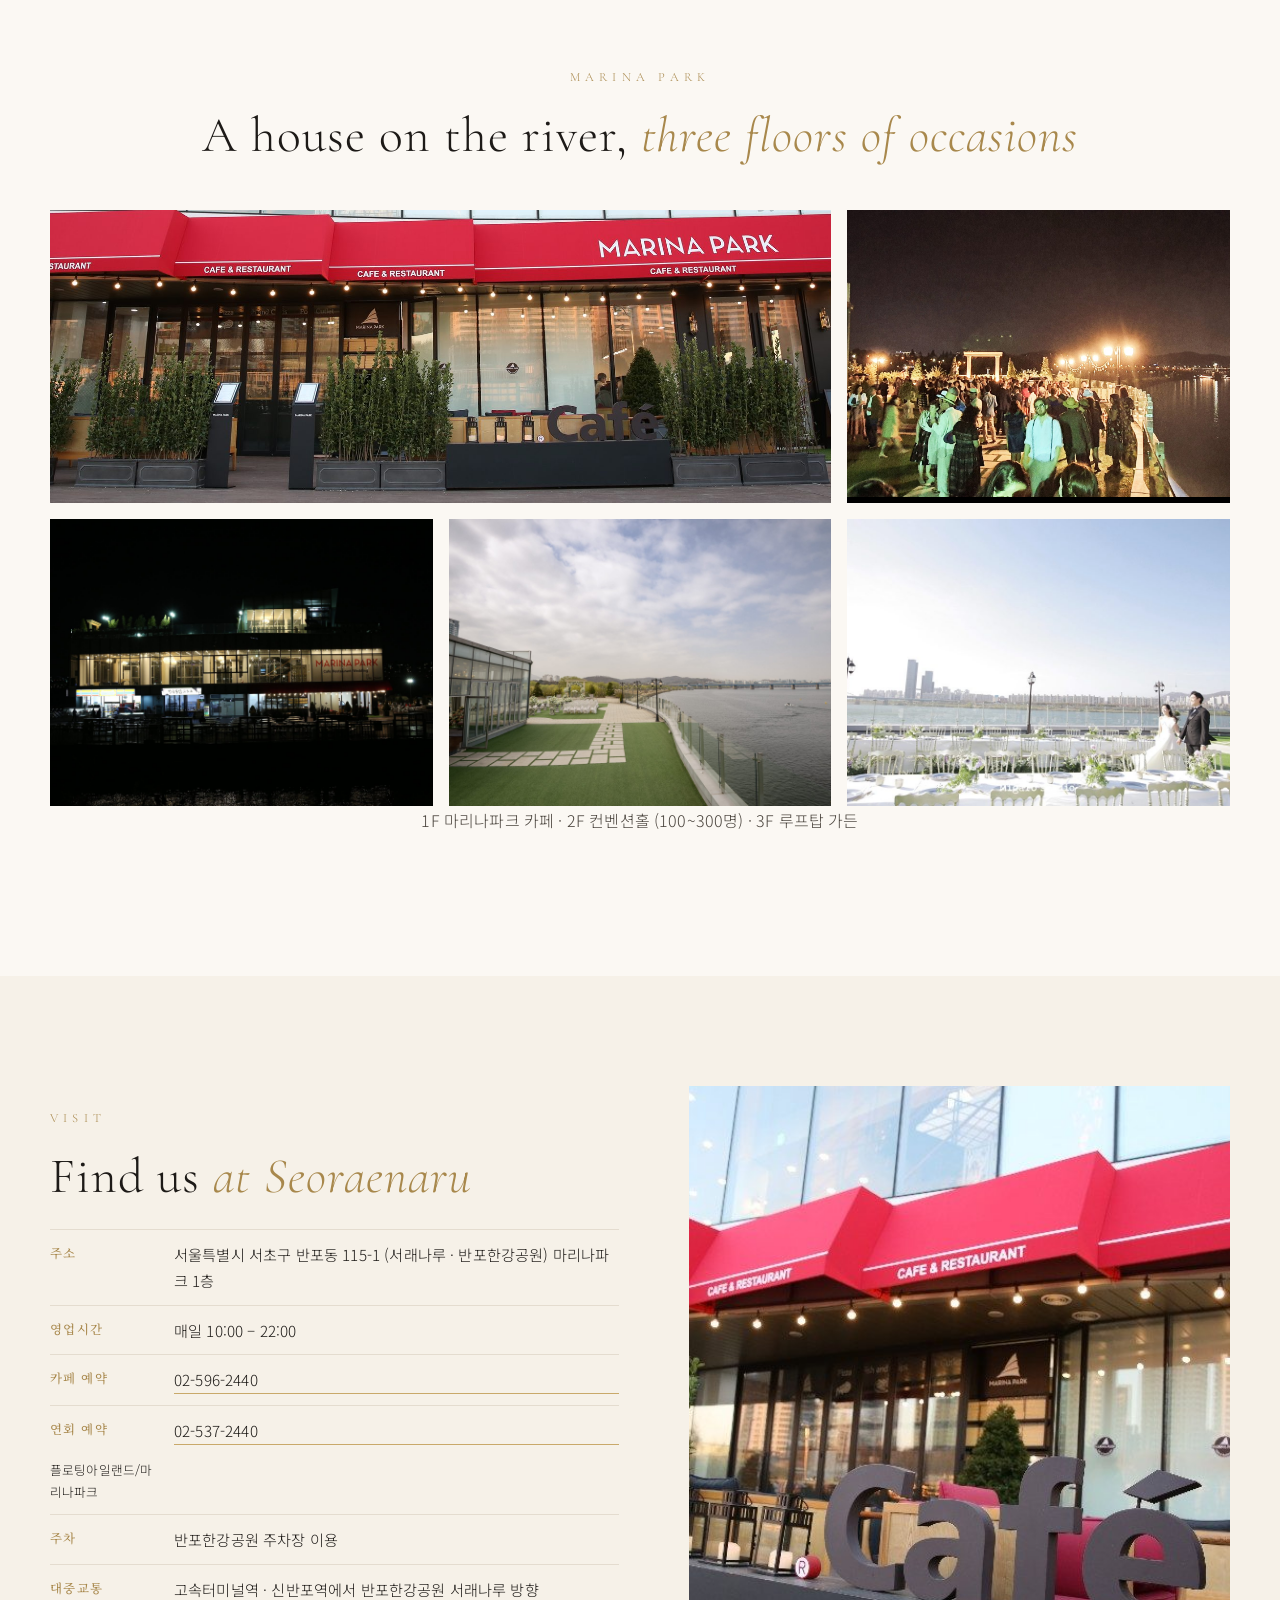
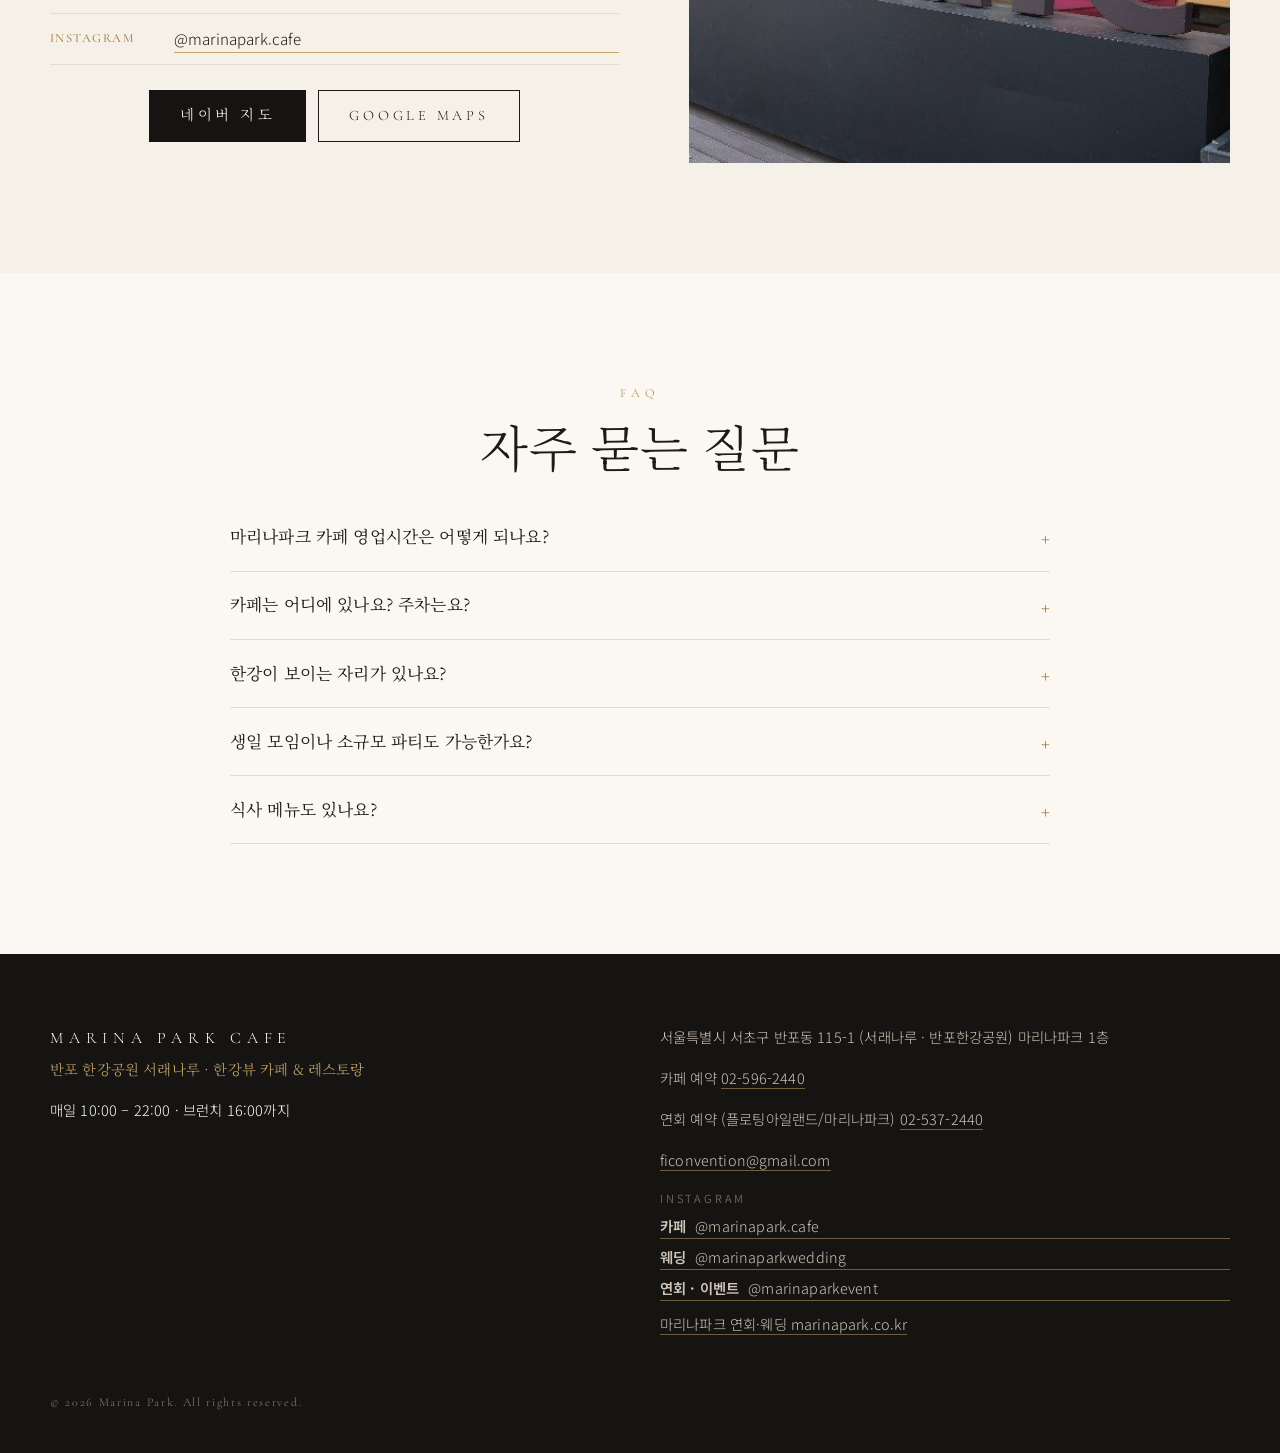
==== commit a89d8aaf: "Add Signature Plates set (12 past @marinapark.cafe photos) to Instagram section Co-Authored-By: Clau" ====
--- a/index.html
+++ b/index.html
@@ -100,7 +100,7 @@
       <p class="eyebrow center">ON INSTAGRAM</p>
       <h2 class="center">@marinapark.cafe <em>this week</em></h2>
       <p class="center sub">인스타그램에 새로 올린 사진들 — 한강 위 카페의 낮과 저녁</p>
-      <div class="insta-set"><p class="insta-set-title"><b>Day Set</b><span>낮의 마리나파크</span></p><div class="insta-grid"><a href="images/insta-1-01.jpg" data-lightbox><img src="images/insta-1-01.jpg" alt="Coffee &amp; brunch on the Han River — @marinapark.cafe" loading="lazy" width="900" height="1125"></a><a href="images/insta-1-02.jpg" data-lightbox><img src="images/insta-1-02.jpg" alt="Honey Toast &amp; Espresso — @marinapark.cafe" loading="lazy" width="900" height="1125"></a><a href="images/insta-1-03.jpg" data-lightbox><img src="images/insta-1-03.jpg" alt="Citrus Ade — @marinapark.cafe" loading="lazy" width="900" height="1125"></a><a href="images/insta-1-04.jpg" data-lightbox><img src="images/insta-1-04.jpg" alt="Cream Pasta — @marinapark.cafe" loading="lazy" width="900" height="1125"></a><a href="images/insta-1-05.jpg" data-lightbox><img src="images/insta-1-05.jpg" alt="Red awning cafe front — @marinapark.cafe" loading="lazy" width="900" height="1125"></a><a href="images/insta-1-06.jpg" data-lightbox><img src="images/insta-1-06.jpg" alt="Fried Shrimp — @marinapark.cafe" loading="lazy" width="900" height="1125"></a><a href="images/insta-1-07.jpg" data-lightbox><img src="images/insta-1-07.jpg" alt="Arugula pizza, pasta &amp; draft beer — @marinapark.cafe" loading="lazy" width="900" height="1125"></a><a href="images/insta-1-08.jpg" data-lightbox><img src="images/insta-1-08.jpg" alt="Cheese Cutlet — @marinapark.cafe" loading="lazy" width="900" height="1125"></a><a href="images/insta-1-09.jpg" data-lightbox><img src="images/insta-1-09.jpg" alt="Namsan view terrace — @marinapark.cafe" loading="lazy" width="900" height="1125"></a></div></div><div class="insta-set"><p class="insta-set-title"><b>Evening Set</b><span>저녁의 마리나파크</span></p><div class="insta-grid"><a href="images/insta-2-01.jpg" data-lightbox><img src="images/insta-2-01.jpg" alt="Sparkling wine on the night terrace — @marinapark.cafe" loading="lazy" width="900" height="1125"></a><a href="images/insta-2-02.jpg" data-lightbox><img src="images/insta-2-02.jpg" alt="Pork Cutlet — @marinapark.cafe" loading="lazy" width="900" height="1125"></a><a href="images/insta-2-03.jpg" data-lightbox><img src="images/insta-2-03.jpg" alt="Chop Steak — @marinapark.cafe" loading="lazy" width="900" height="1125"></a><a href="images/insta-2-04.jpg" data-lightbox><img src="images/insta-2-04.jpg" alt="Draft beer &amp; brunch plates — @marinapark.cafe" loading="lazy" width="900" height="1125"></a><a href="images/insta-2-05.jpg" data-lightbox><img src="images/insta-2-05.jpg" alt="Golden hour, golden plates — @marinapark.cafe" loading="lazy" width="900" height="1125"></a><a href="images/insta-2-06.jpg" data-lightbox><img src="images/insta-2-06.jpg" alt="Tteokbokki — @marinapark.cafe" loading="lazy" width="900" height="1125"></a><a href="images/insta-2-07.jpg" data-lightbox><img src="images/insta-2-07.jpg" alt="Marina Park at night — @marinapark.cafe" loading="lazy" width="900" height="1125"></a><a href="images/insta-2-08.jpg" data-lightbox><img src="images/insta-2-08.jpg" alt="Chicken Tenders — @marinapark.cafe" loading="lazy" width="900" height="1125"></a><a href="images/insta-2-09.jpg" data-lightbox><img src="images/insta-2-09.jpg" alt="Dog-friendly terrace — @marinapark.cafe" loading="lazy" width="900" height="1125"></a></div></div>
+      <div class="insta-set"><p class="insta-set-title"><b>Day Set</b><span>낮의 마리나파크</span></p><div class="insta-grid"><a href="images/insta-1-01.jpg" data-lightbox><img src="images/insta-1-01.jpg" alt="Coffee &amp; brunch on the Han River — @marinapark.cafe" loading="lazy" width="900" height="1125"></a><a href="images/insta-1-02.jpg" data-lightbox><img src="images/insta-1-02.jpg" alt="Honey Toast &amp; Espresso — @marinapark.cafe" loading="lazy" width="900" height="1125"></a><a href="images/insta-1-03.jpg" data-lightbox><img src="images/insta-1-03.jpg" alt="Citrus Ade — @marinapark.cafe" loading="lazy" width="900" height="1125"></a><a href="images/insta-1-04.jpg" data-lightbox><img src="images/insta-1-04.jpg" alt="Cream Pasta — @marinapark.cafe" loading="lazy" width="900" height="1125"></a><a href="images/insta-1-05.jpg" data-lightbox><img src="images/insta-1-05.jpg" alt="Red awning cafe front — @marinapark.cafe" loading="lazy" width="900" height="1125"></a><a href="images/insta-1-06.jpg" data-lightbox><img src="images/insta-1-06.jpg" alt="Fried Shrimp — @marinapark.cafe" loading="lazy" width="900" height="1125"></a><a href="images/insta-1-07.jpg" data-lightbox><img src="images/insta-1-07.jpg" alt="Arugula pizza, pasta &amp; draft beer — @marinapark.cafe" loading="lazy" width="900" height="1125"></a><a href="images/insta-1-08.jpg" data-lightbox><img src="images/insta-1-08.jpg" alt="Cheese Cutlet — @marinapark.cafe" loading="lazy" width="900" height="1125"></a><a href="images/insta-1-09.jpg" data-lightbox><img src="images/insta-1-09.jpg" alt="Namsan view terrace — @marinapark.cafe" loading="lazy" width="900" height="1125"></a></div></div><div class="insta-set"><p class="insta-set-title"><b>Evening Set</b><span>저녁의 마리나파크</span></p><div class="insta-grid"><a href="images/insta-2-01.jpg" data-lightbox><img src="images/insta-2-01.jpg" alt="Sparkling wine on the night terrace — @marinapark.cafe" loading="lazy" width="900" height="1125"></a><a href="images/insta-2-02.jpg" data-lightbox><img src="images/insta-2-02.jpg" alt="Pork Cutlet — @marinapark.cafe" loading="lazy" width="900" height="1125"></a><a href="images/insta-2-03.jpg" data-lightbox><img src="images/insta-2-03.jpg" alt="Chop Steak — @marinapark.cafe" loading="lazy" width="900" height="1125"></a><a href="images/insta-2-04.jpg" data-lightbox><img src="images/insta-2-04.jpg" alt="Draft beer &amp; brunch plates — @marinapark.cafe" loading="lazy" width="900" height="1125"></a><a href="images/insta-2-05.jpg" data-lightbox><img src="images/insta-2-05.jpg" alt="Golden hour, golden plates — @marinapark.cafe" loading="lazy" width="900" height="1125"></a><a href="images/insta-2-06.jpg" data-lightbox><img src="images/insta-2-06.jpg" alt="Tteokbokki — @marinapark.cafe" loading="lazy" width="900" height="1125"></a><a href="images/insta-2-07.jpg" data-lightbox><img src="images/insta-2-07.jpg" alt="Marina Park at night — @marinapark.cafe" loading="lazy" width="900" height="1125"></a><a href="images/insta-2-08.jpg" data-lightbox><img src="images/insta-2-08.jpg" alt="Chicken Tenders — @marinapark.cafe" loading="lazy" width="900" height="1125"></a><a href="images/insta-2-09.jpg" data-lightbox><img src="images/insta-2-09.jpg" alt="Dog-friendly terrace — @marinapark.cafe" loading="lazy" width="900" height="1125"></a></div></div><div class="insta-set"><p class="insta-set-title"><b>Signature Plates</b><span>시그니처 플레이트</span></p><div class="insta-grid"><a href="images/insta-3-01.jpg" data-lightbox><img src="images/insta-3-01.jpg" alt="Pork Cutlet — @marinapark.cafe" loading="lazy" width="900" height="1125"></a><a href="images/insta-3-02.jpg" data-lightbox><img src="images/insta-3-02.jpg" alt="Chicken Salad — @marinapark.cafe" loading="lazy" width="900" height="1125"></a><a href="images/insta-3-03.jpg" data-lightbox><img src="images/insta-3-03.jpg" alt="Shrimp Oil Pasta — @marinapark.cafe" loading="lazy" width="900" height="1125"></a><a href="images/insta-3-04.jpg" data-lightbox><img src="images/insta-3-04.jpg" alt="Salmon Salad — @marinapark.cafe" loading="lazy" width="900" height="1125"></a><a href="images/insta-3-05.jpg" data-lightbox><img src="images/insta-3-05.jpg" alt="Carbonara — @marinapark.cafe" loading="lazy" width="900" height="1125"></a><a href="images/insta-3-06.jpg" data-lightbox><img src="images/insta-3-06.jpg" alt="Burrata Salad — @marinapark.cafe" loading="lazy" width="900" height="1125"></a><a href="images/insta-3-07.jpg" data-lightbox><img src="images/insta-3-07.jpg" alt="Grilled Dried Pollack — @marinapark.cafe" loading="lazy" width="900" height="1125"></a><a href="images/insta-3-08.jpg" data-lightbox><img src="images/insta-3-08.jpg" alt="Chop Steak — @marinapark.cafe" loading="lazy" width="900" height="1125"></a><a href="images/insta-3-09.jpg" data-lightbox><img src="images/insta-3-09.jpg" alt="Shrimp &amp; Chips — @marinapark.cafe" loading="lazy" width="900" height="1125"></a><a href="images/insta-3-10.jpg" data-lightbox><img src="images/insta-3-10.jpg" alt="Hamburg Steak — @marinapark.cafe" loading="lazy" width="900" height="1125"></a><a href="images/insta-3-11.jpg" data-lightbox><img src="images/insta-3-11.jpg" alt="Fried Rice — @marinapark.cafe" loading="lazy" width="900" height="1125"></a><a href="images/insta-3-12.jpg" data-lightbox><img src="images/insta-3-12.jpg" alt="Tteokbokki — @marinapark.cafe" loading="lazy" width="900" height="1125"></a></div></div>
       <p class="center"><a class="btn btn-dark" href="https://www.instagram.com/marinapark.cafe" target="_blank" rel="noopener">인스타그램에서 더 보기</a></p>
     </div>
   </section>
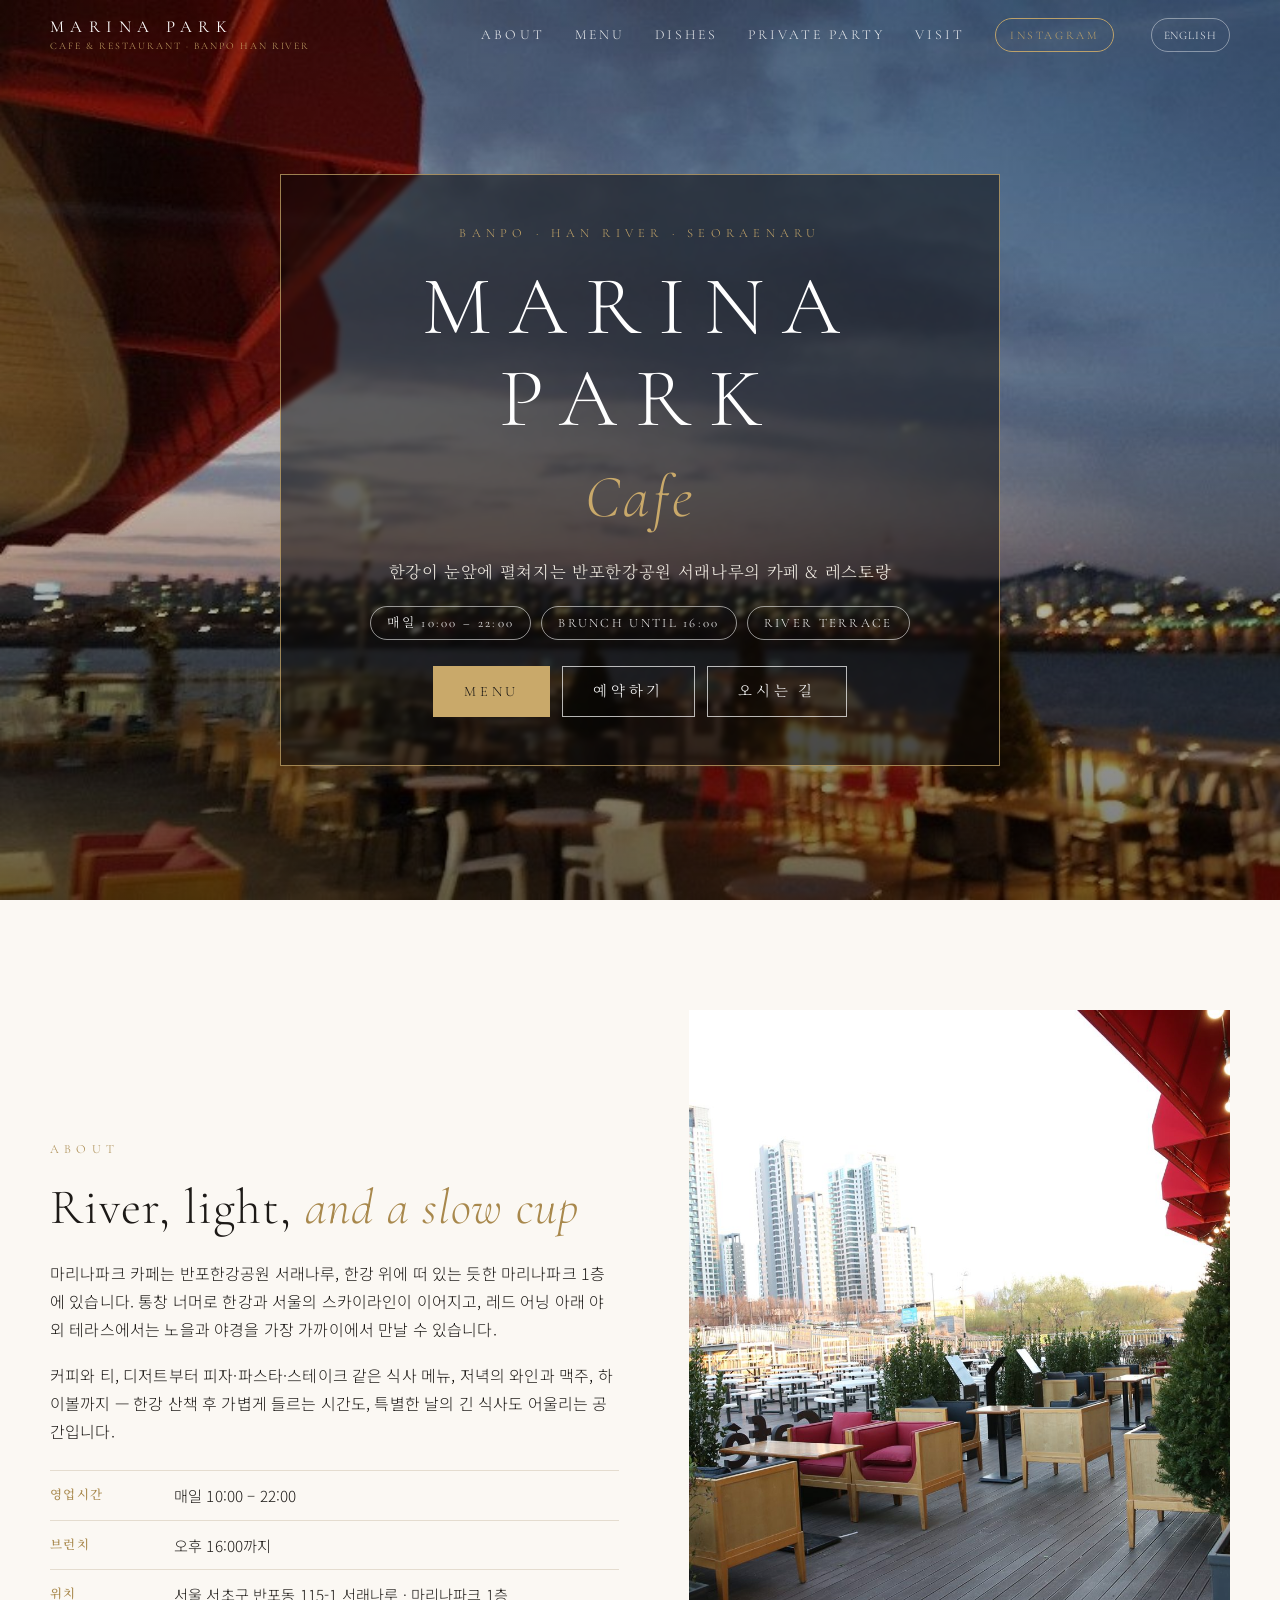
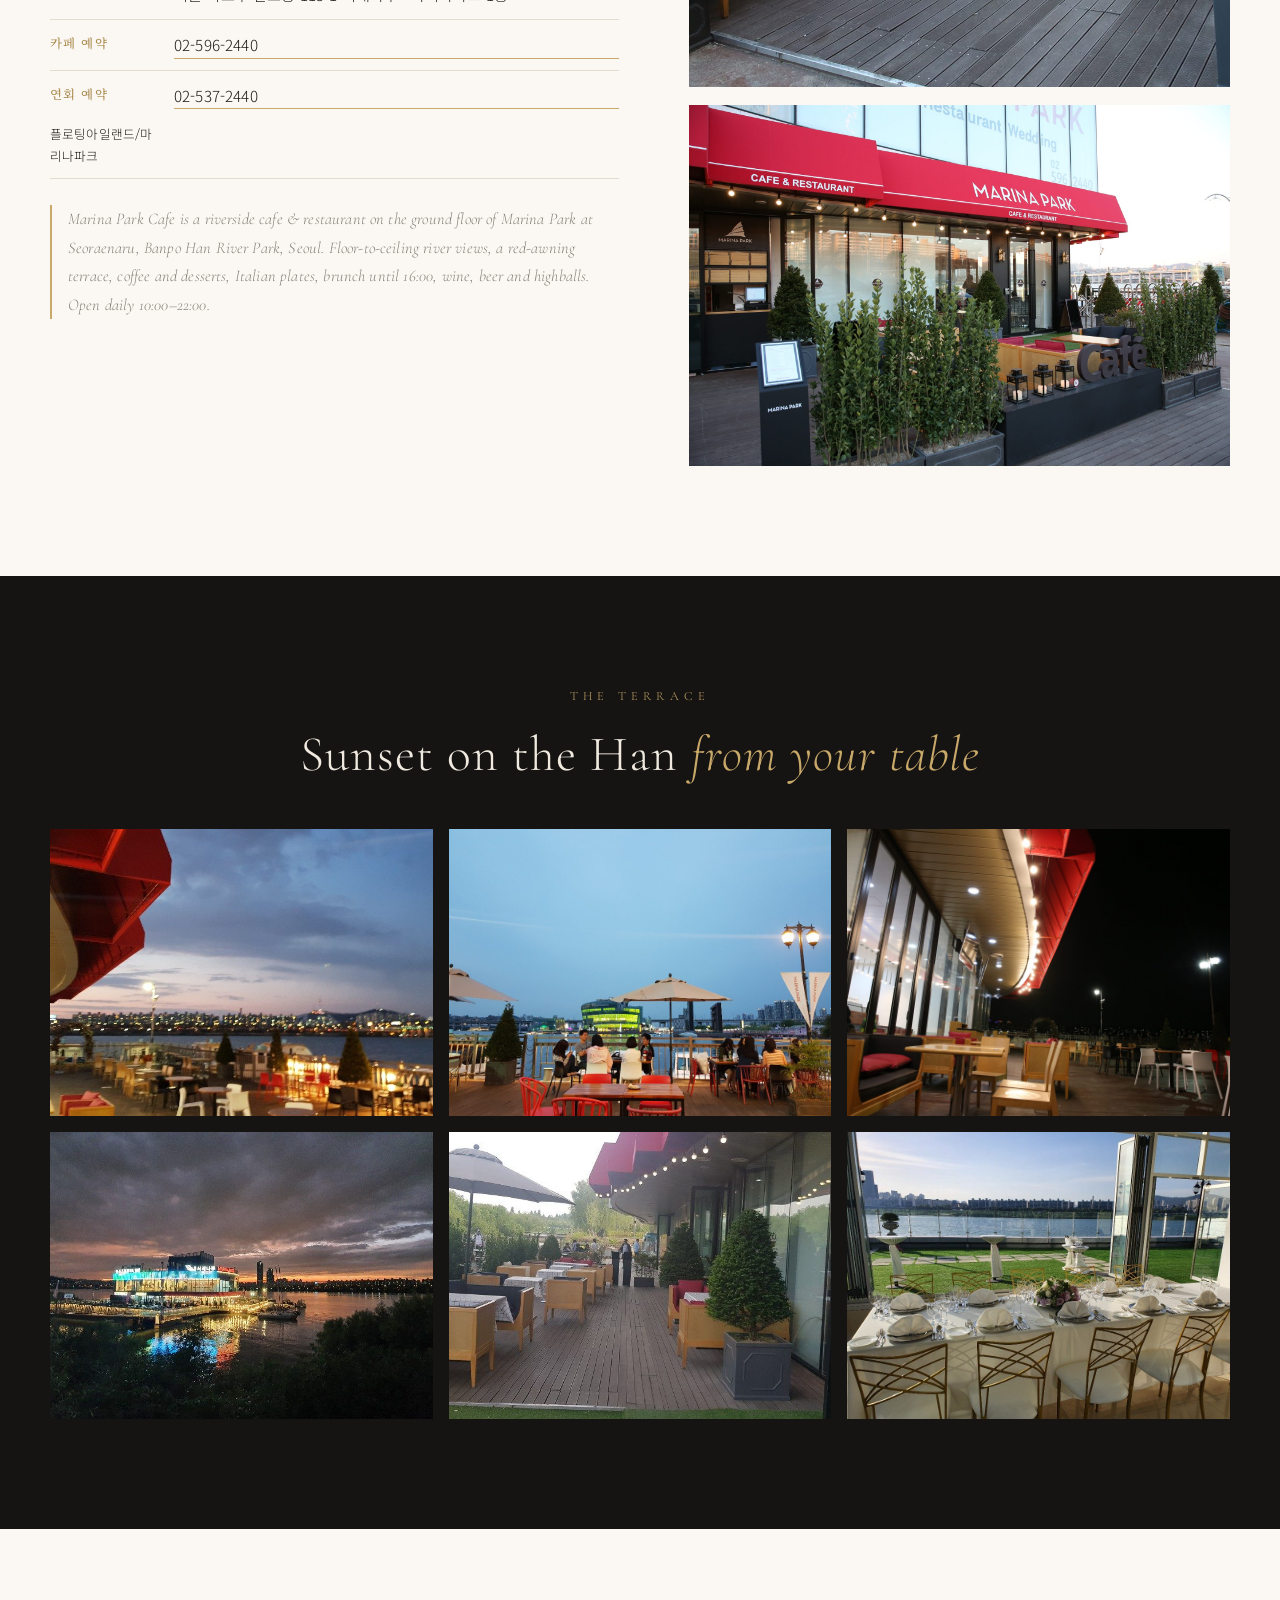
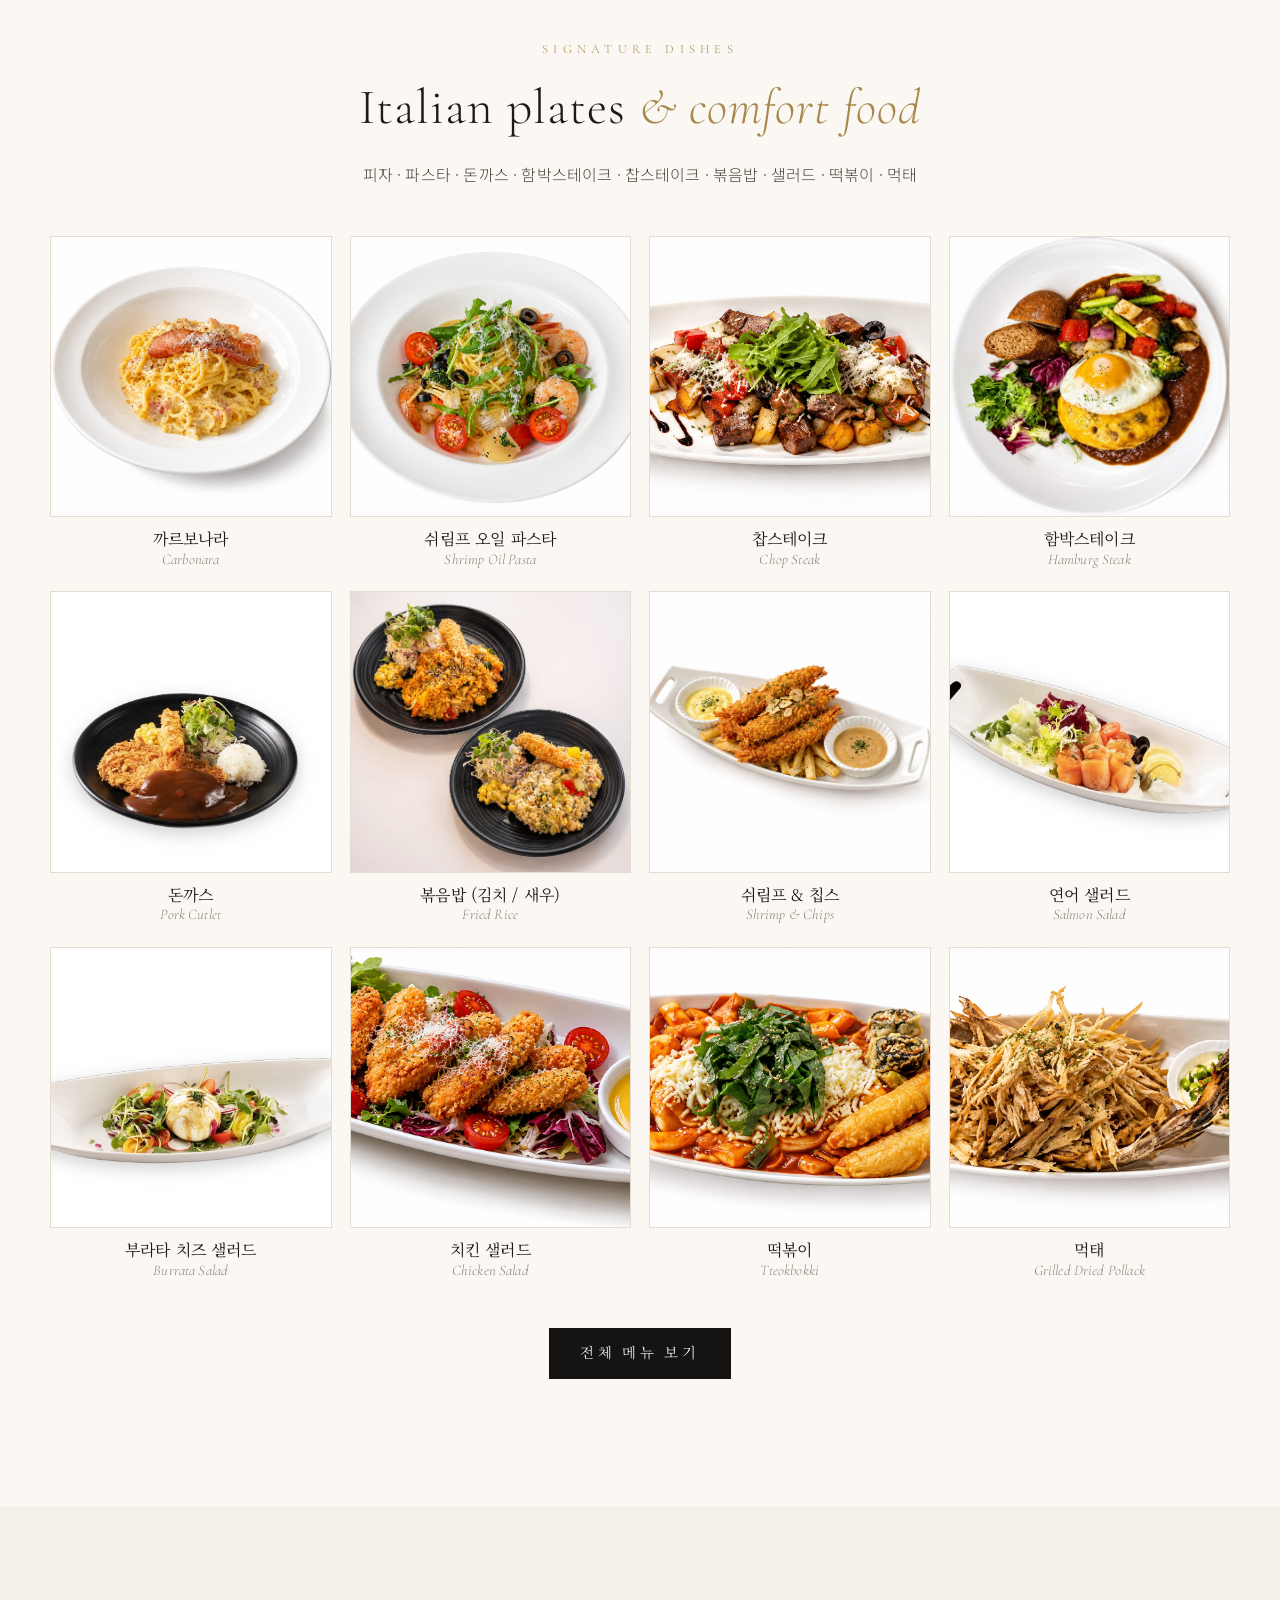
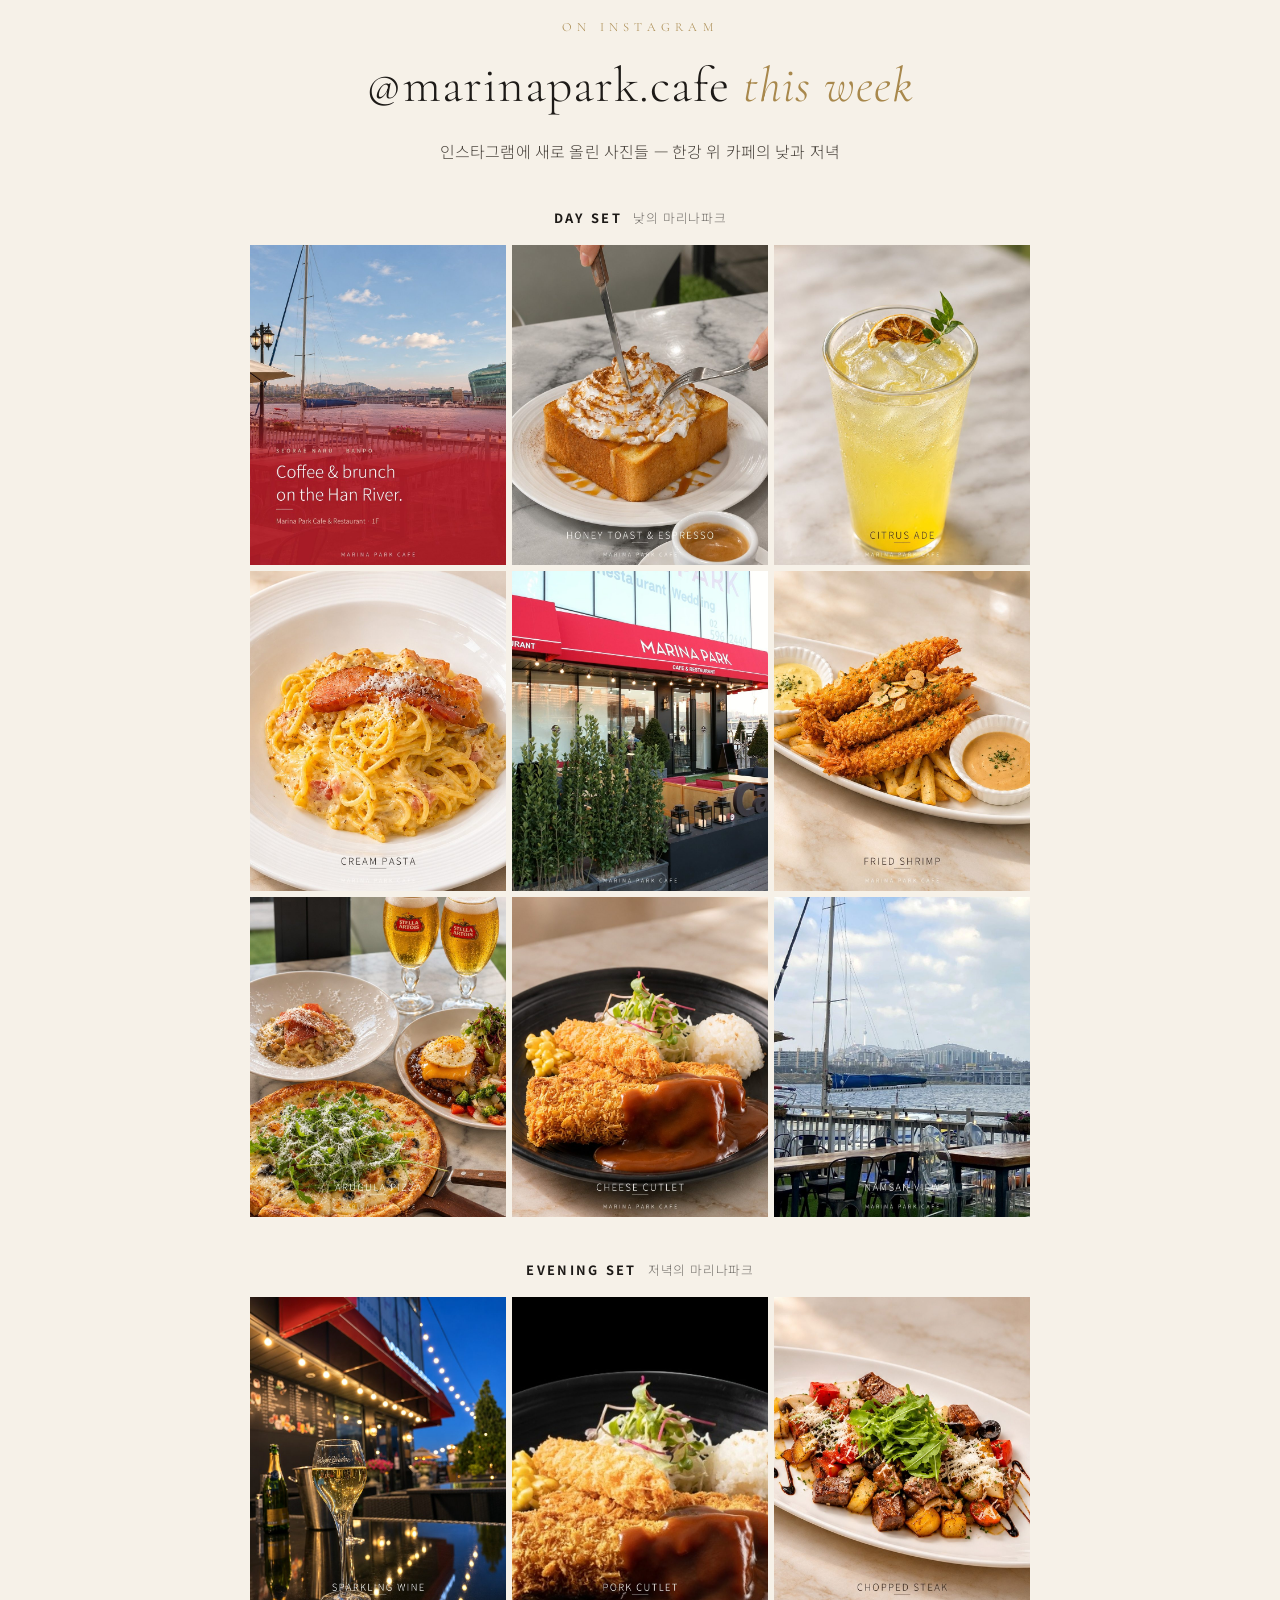
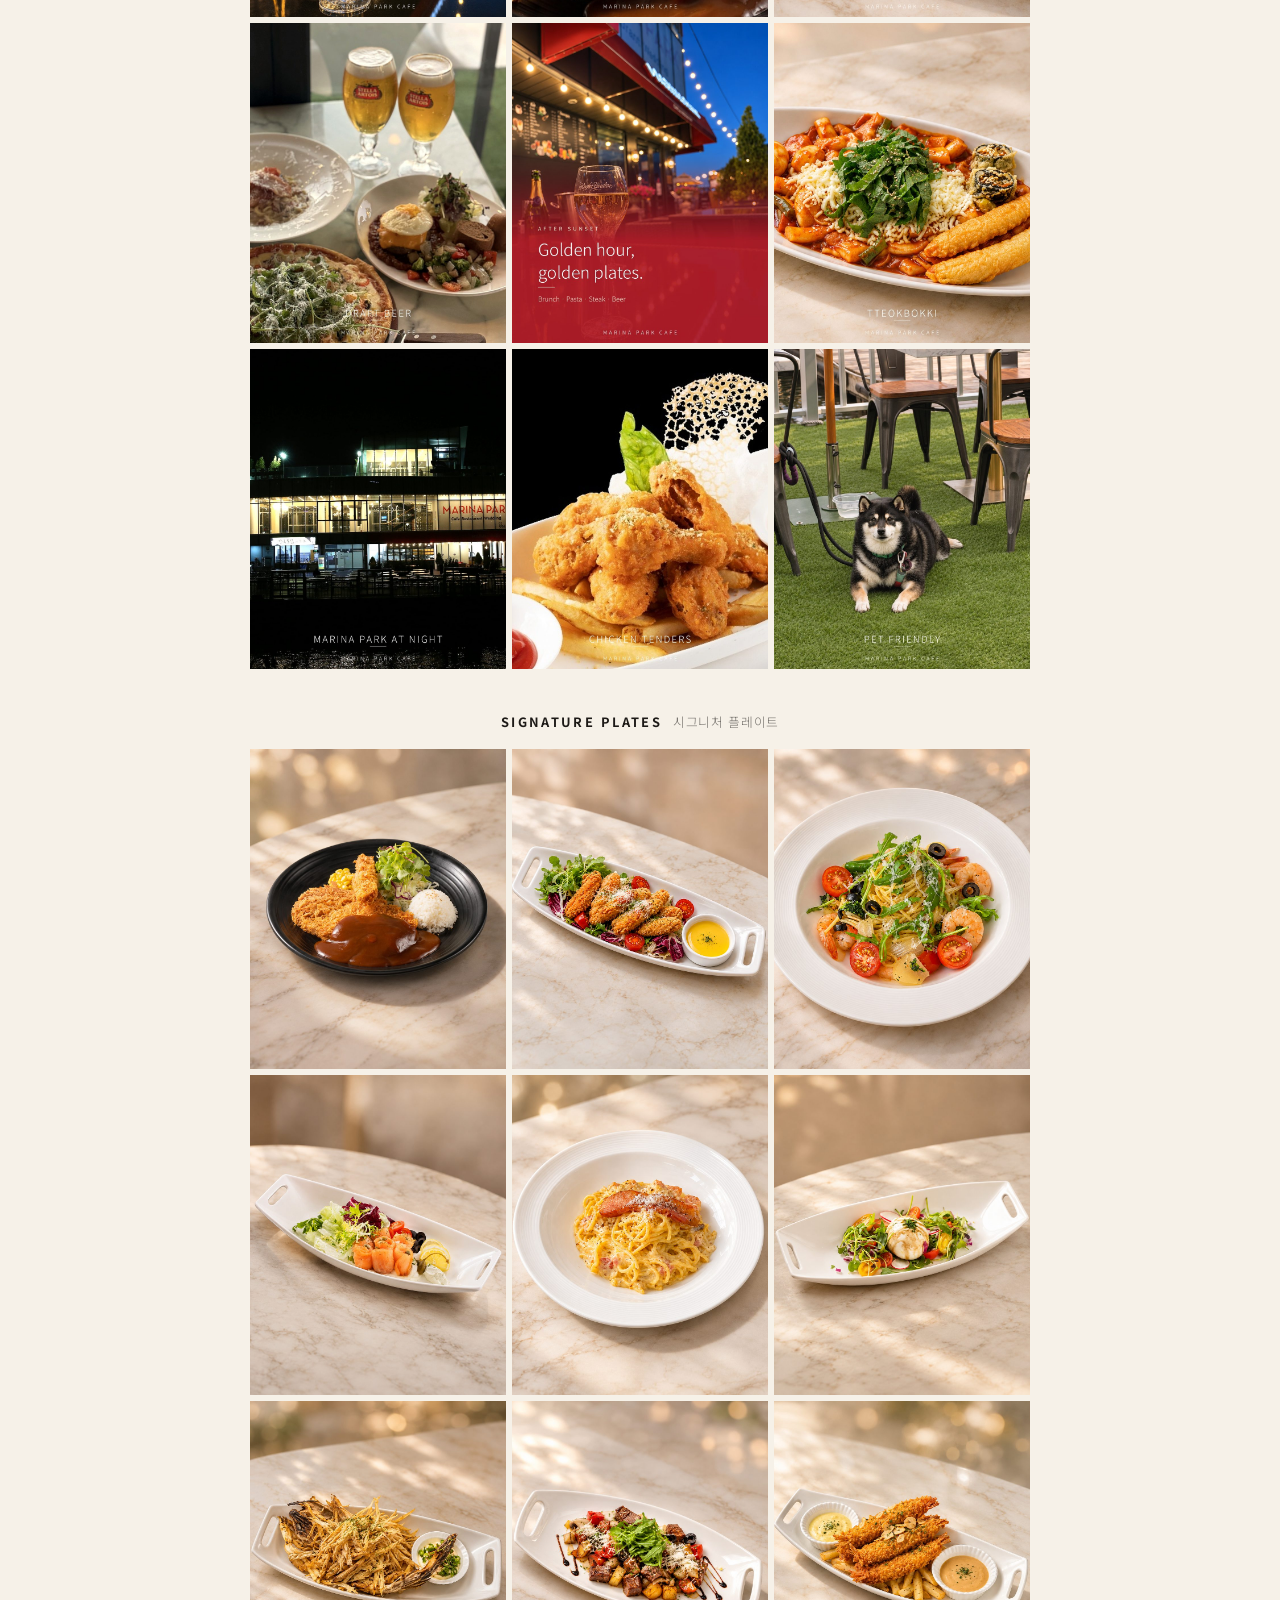
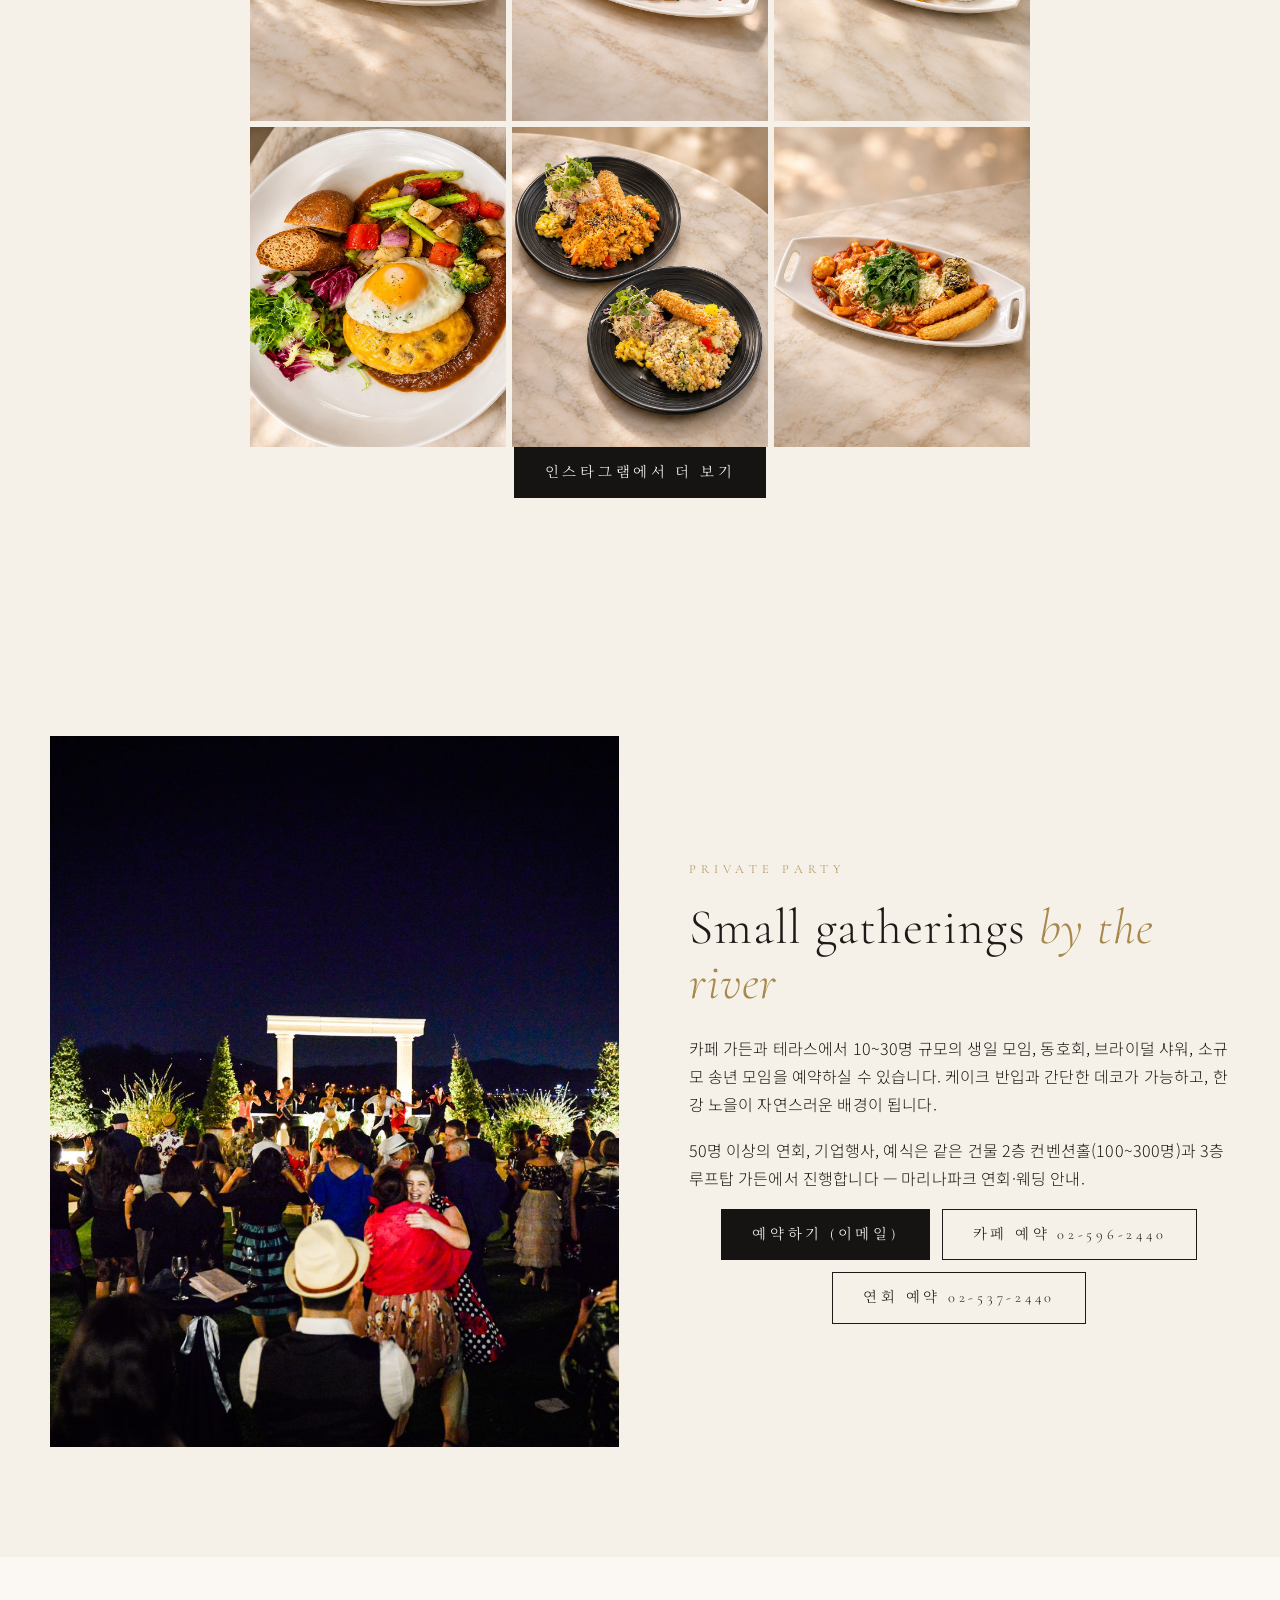
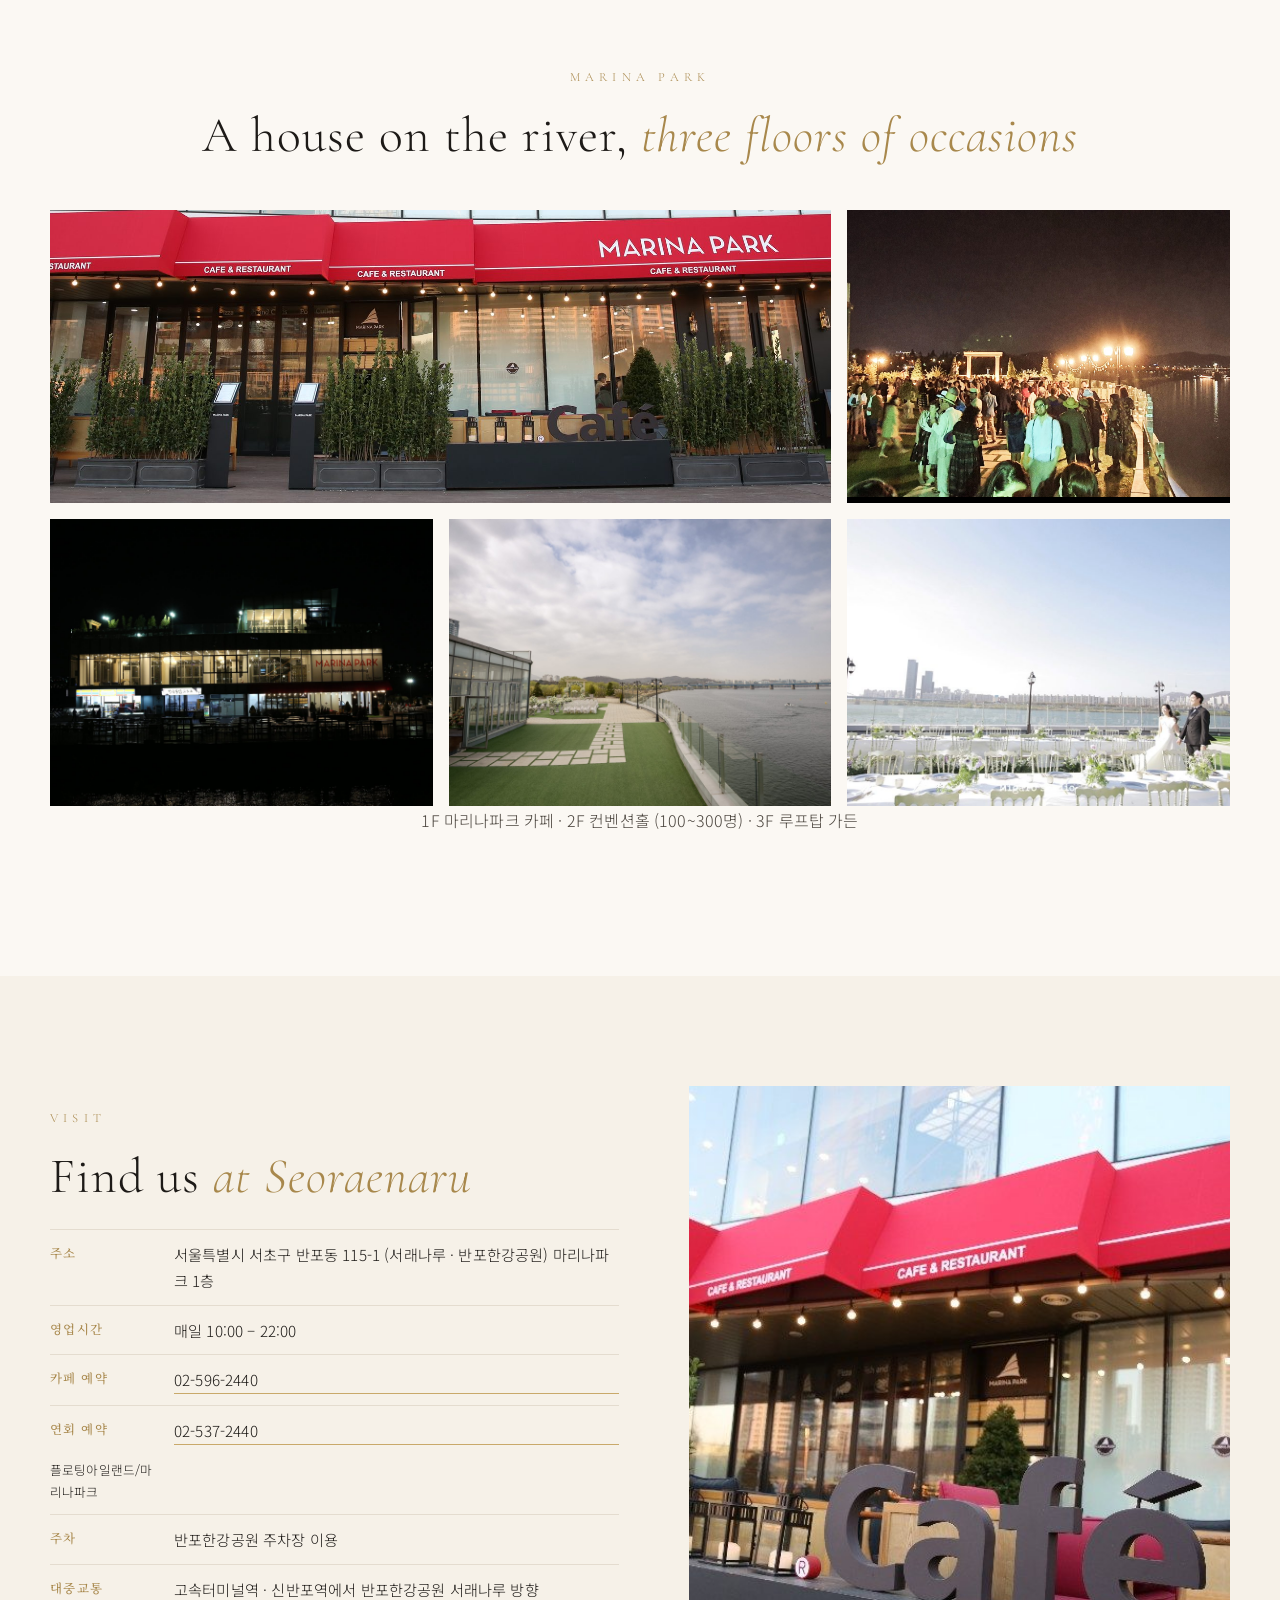
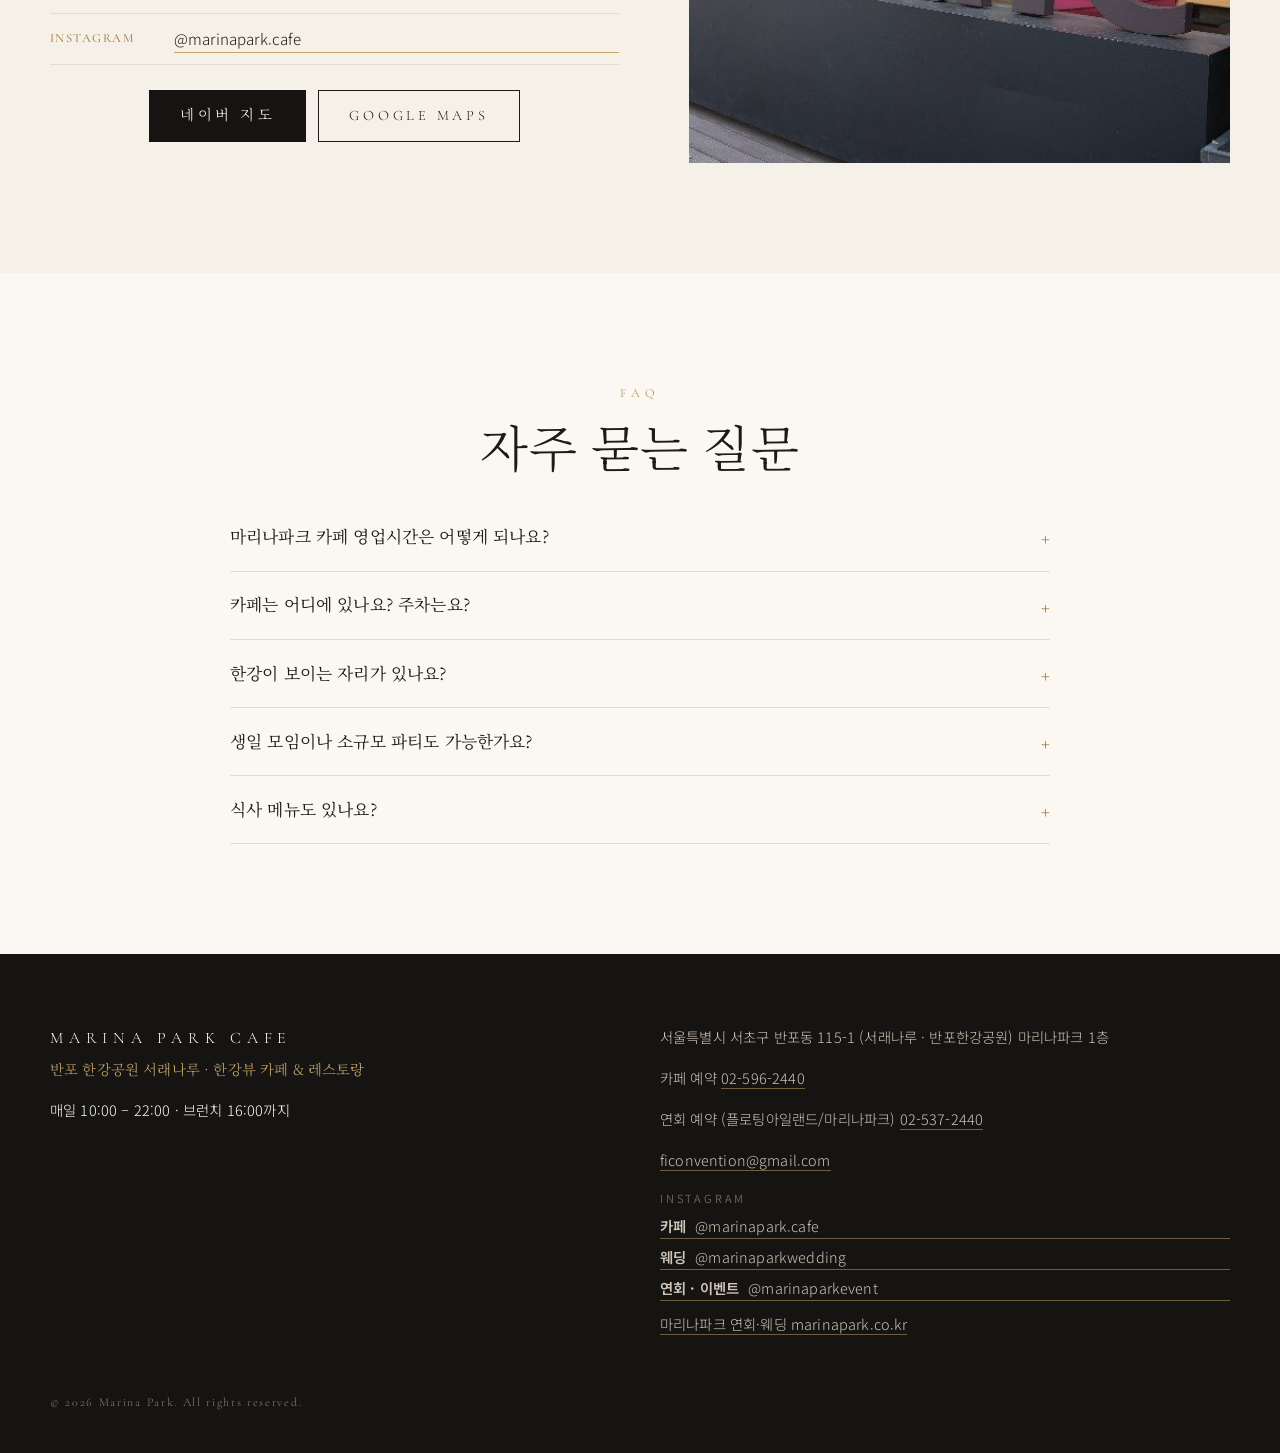
==== commit c1da6970: "Rename rotated hamburg steak photo to bust browser cache Co-Authored-By: Claude Opus 5.5 <noreply@an" ====
--- a/index.html
+++ b/index.html
@@ -90,7 +90,7 @@
       <p class="eyebrow center">SIGNATURE DISHES</p>
       <h2 class="center">Italian plates <em>&amp; comfort food</em></h2>
       <p class="center sub">피자 · 파스타 · 돈까스 · 함박스테이크 · 찹스테이크 · 볶음밥 · 샐러드 · 떡볶이 · 먹태</p>
-      <div class="dish-grid"><figure class="dish"><a href="images/cafe-27.jpg" data-lightbox><img src="images/cafe-27.jpg" alt="까르보나라 — Carbonara, 마리나파크 카페" loading="lazy"></a><figcaption><b>까르보나라</b><span>Carbonara</span></figcaption></figure><figure class="dish"><a href="images/cafe-28.jpg" data-lightbox><img src="images/cafe-28.jpg" alt="쉬림프 오일 파스타 — Shrimp Oil Pasta, 마리나파크 카페" loading="lazy"></a><figcaption><b>쉬림프 오일 파스타</b><span>Shrimp Oil Pasta</span></figcaption></figure><figure class="dish"><a href="images/cafe-25.jpg" data-lightbox><img src="images/cafe-25.jpg" alt="찹스테이크 — Chop Steak, 마리나파크 카페" loading="lazy"></a><figcaption><b>찹스테이크</b><span>Chop Steak</span></figcaption></figure><figure class="dish"><a href="images/cafe-35.jpg" data-lightbox><img src="images/cafe-35.jpg" alt="함박스테이크 — Hamburg Steak, 마리나파크 카페" loading="lazy"></a><figcaption><b>함박스테이크</b><span>Hamburg Steak</span></figcaption></figure><figure class="dish"><a href="images/cafe-29.jpg" data-lightbox><img src="images/cafe-29.jpg" alt="돈까스 — Pork Cutlet, 마리나파크 카페" loading="lazy"></a><figcaption><b>돈까스</b><span>Pork Cutlet</span></figcaption></figure><figure class="dish"><a href="images/cafe-34.jpg" data-lightbox><img src="images/cafe-34.jpg" alt="볶음밥 (김치 / 새우) — Fried Rice, 마리나파크 카페" loading="lazy"></a><figcaption><b>볶음밥 (김치 / 새우)</b><span>Fried Rice</span></figcaption></figure><figure class="dish"><a href="images/cafe-26.jpg" data-lightbox><img src="images/cafe-26.jpg" alt="쉬림프 &amp; 칩스 — Shrimp &amp; Chips, 마리나파크 카페" loading="lazy"></a><figcaption><b>쉬림프 & 칩스</b><span>Shrimp &amp; Chips</span></figcaption></figure><figure class="dish"><a href="images/cafe-31.jpg" data-lightbox><img src="images/cafe-31.jpg" alt="연어 샐러드 — Salmon Salad, 마리나파크 카페" loading="lazy"></a><figcaption><b>연어 샐러드</b><span>Salmon Salad</span></figcaption></figure><figure class="dish"><a href="images/cafe-33.jpg" data-lightbox><img src="images/cafe-33.jpg" alt="부라타 치즈 샐러드 — Burrata Salad, 마리나파크 카페" loading="lazy"></a><figcaption><b>부라타 치즈 샐러드</b><span>Burrata Salad</span></figcaption></figure><figure class="dish"><a href="images/cafe-36.jpg" data-lightbox><img src="images/cafe-36.jpg" alt="치킨 샐러드 — Chicken Salad, 마리나파크 카페" loading="lazy"></a><figcaption><b>치킨 샐러드</b><span>Chicken Salad</span></figcaption></figure><figure class="dish"><a href="images/cafe-24.jpg" data-lightbox><img src="images/cafe-24.jpg" alt="떡볶이 — Tteokbokki, 마리나파크 카페" loading="lazy"></a><figcaption><b>떡볶이</b><span>Tteokbokki</span></figcaption></figure><figure class="dish"><a href="images/cafe-23.jpg" data-lightbox><img src="images/cafe-23.jpg" alt="먹태 — Grilled Dried Pollack, 마리나파크 카페" loading="lazy"></a><figcaption><b>먹태</b><span>Grilled Dried Pollack</span></figcaption></figure></div>
+      <div class="dish-grid"><figure class="dish"><a href="images/cafe-27.jpg" data-lightbox><img src="images/cafe-27.jpg" alt="까르보나라 — Carbonara, 마리나파크 카페" loading="lazy"></a><figcaption><b>까르보나라</b><span>Carbonara</span></figcaption></figure><figure class="dish"><a href="images/cafe-28.jpg" data-lightbox><img src="images/cafe-28.jpg" alt="쉬림프 오일 파스타 — Shrimp Oil Pasta, 마리나파크 카페" loading="lazy"></a><figcaption><b>쉬림프 오일 파스타</b><span>Shrimp Oil Pasta</span></figcaption></figure><figure class="dish"><a href="images/cafe-25.jpg" data-lightbox><img src="images/cafe-25.jpg" alt="찹스테이크 — Chop Steak, 마리나파크 카페" loading="lazy"></a><figcaption><b>찹스테이크</b><span>Chop Steak</span></figcaption></figure><figure class="dish"><a href="images/cafe-35-r.jpg" data-lightbox><img src="images/cafe-35-r.jpg" alt="함박스테이크 — Hamburg Steak, 마리나파크 카페" loading="lazy"></a><figcaption><b>함박스테이크</b><span>Hamburg Steak</span></figcaption></figure><figure class="dish"><a href="images/cafe-29.jpg" data-lightbox><img src="images/cafe-29.jpg" alt="돈까스 — Pork Cutlet, 마리나파크 카페" loading="lazy"></a><figcaption><b>돈까스</b><span>Pork Cutlet</span></figcaption></figure><figure class="dish"><a href="images/cafe-34.jpg" data-lightbox><img src="images/cafe-34.jpg" alt="볶음밥 (김치 / 새우) — Fried Rice, 마리나파크 카페" loading="lazy"></a><figcaption><b>볶음밥 (김치 / 새우)</b><span>Fried Rice</span></figcaption></figure><figure class="dish"><a href="images/cafe-26.jpg" data-lightbox><img src="images/cafe-26.jpg" alt="쉬림프 &amp; 칩스 — Shrimp &amp; Chips, 마리나파크 카페" loading="lazy"></a><figcaption><b>쉬림프 & 칩스</b><span>Shrimp &amp; Chips</span></figcaption></figure><figure class="dish"><a href="images/cafe-31.jpg" data-lightbox><img src="images/cafe-31.jpg" alt="연어 샐러드 — Salmon Salad, 마리나파크 카페" loading="lazy"></a><figcaption><b>연어 샐러드</b><span>Salmon Salad</span></figcaption></figure><figure class="dish"><a href="images/cafe-33.jpg" data-lightbox><img src="images/cafe-33.jpg" alt="부라타 치즈 샐러드 — Burrata Salad, 마리나파크 카페" loading="lazy"></a><figcaption><b>부라타 치즈 샐러드</b><span>Burrata Salad</span></figcaption></figure><figure class="dish"><a href="images/cafe-36.jpg" data-lightbox><img src="images/cafe-36.jpg" alt="치킨 샐러드 — Chicken Salad, 마리나파크 카페" loading="lazy"></a><figcaption><b>치킨 샐러드</b><span>Chicken Salad</span></figcaption></figure><figure class="dish"><a href="images/cafe-24.jpg" data-lightbox><img src="images/cafe-24.jpg" alt="떡볶이 — Tteokbokki, 마리나파크 카페" loading="lazy"></a><figcaption><b>떡볶이</b><span>Tteokbokki</span></figcaption></figure><figure class="dish"><a href="images/cafe-23.jpg" data-lightbox><img src="images/cafe-23.jpg" alt="먹태 — Grilled Dried Pollack, 마리나파크 카페" loading="lazy"></a><figcaption><b>먹태</b><span>Grilled Dried Pollack</span></figcaption></figure></div>
       <p class="center"><a class="btn btn-dark" href="menu.html">전체 메뉴 보기</a></p>
     </div>
   </section>
